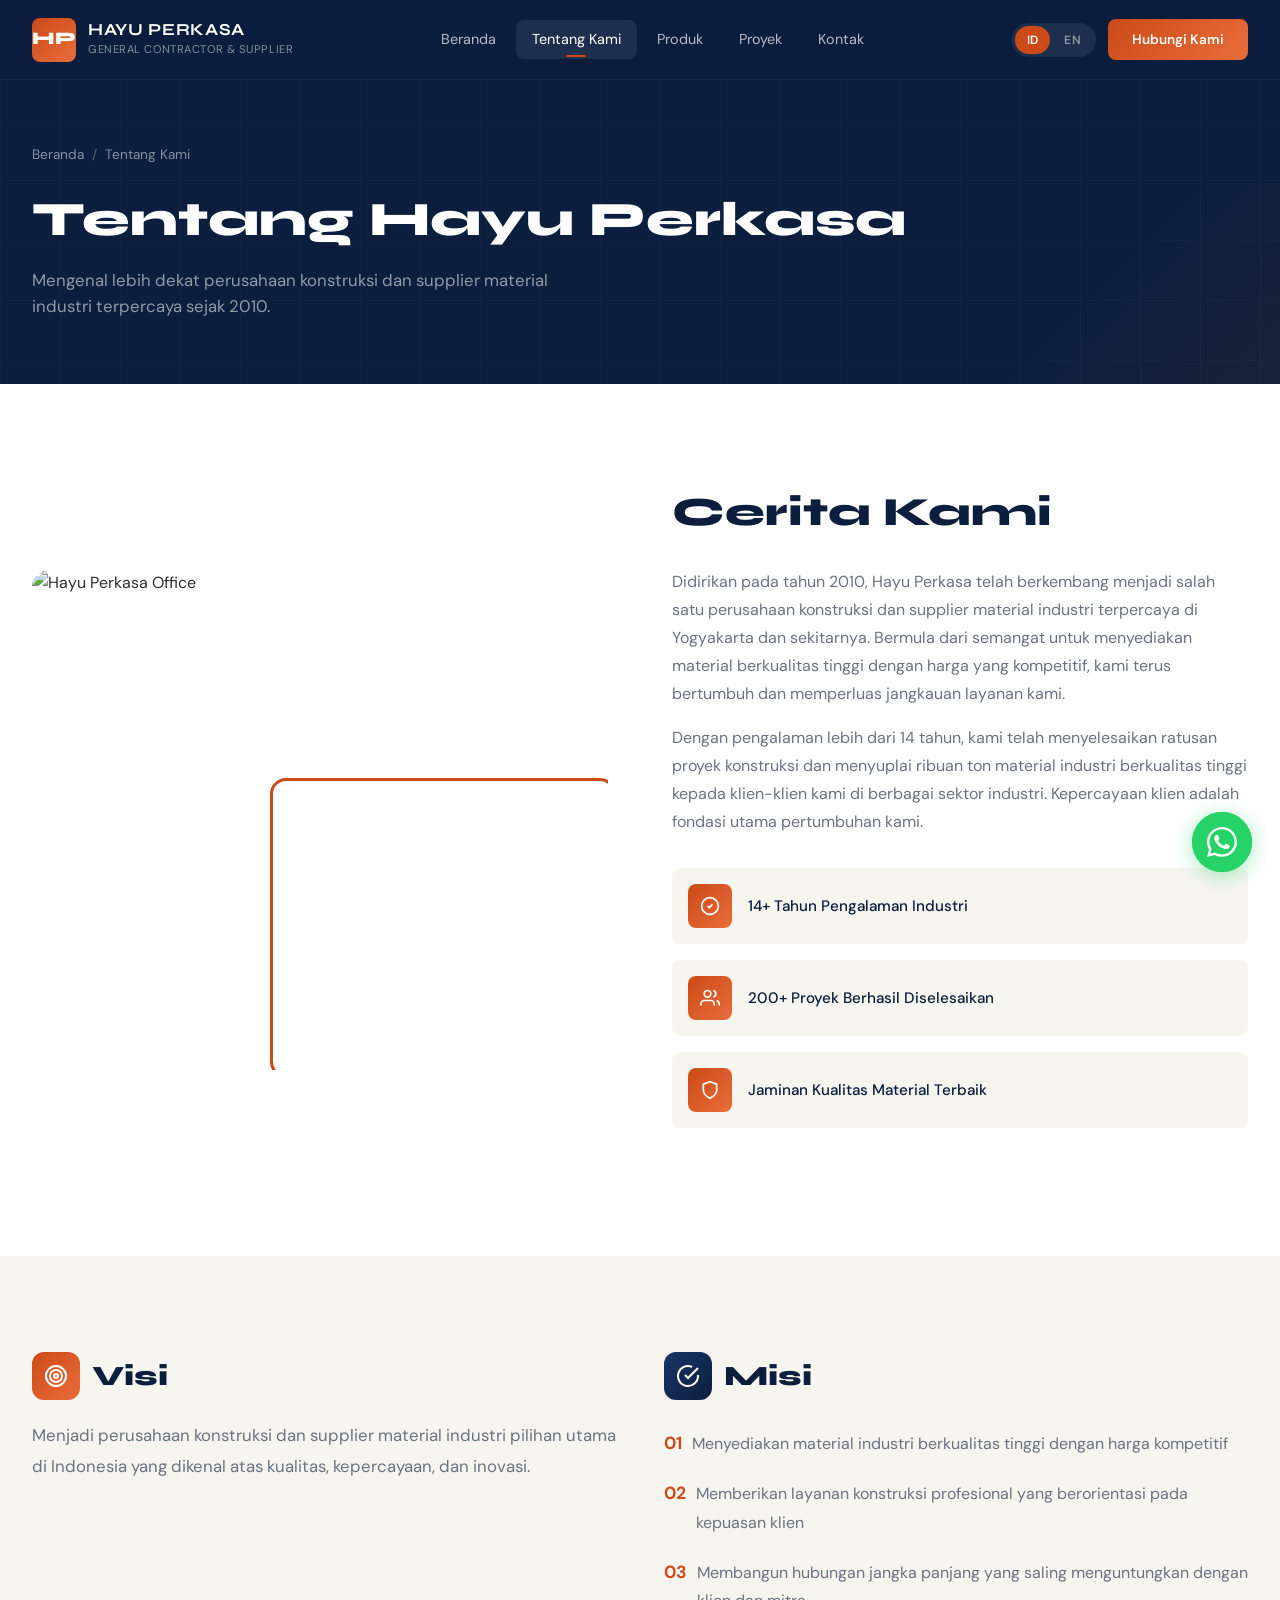
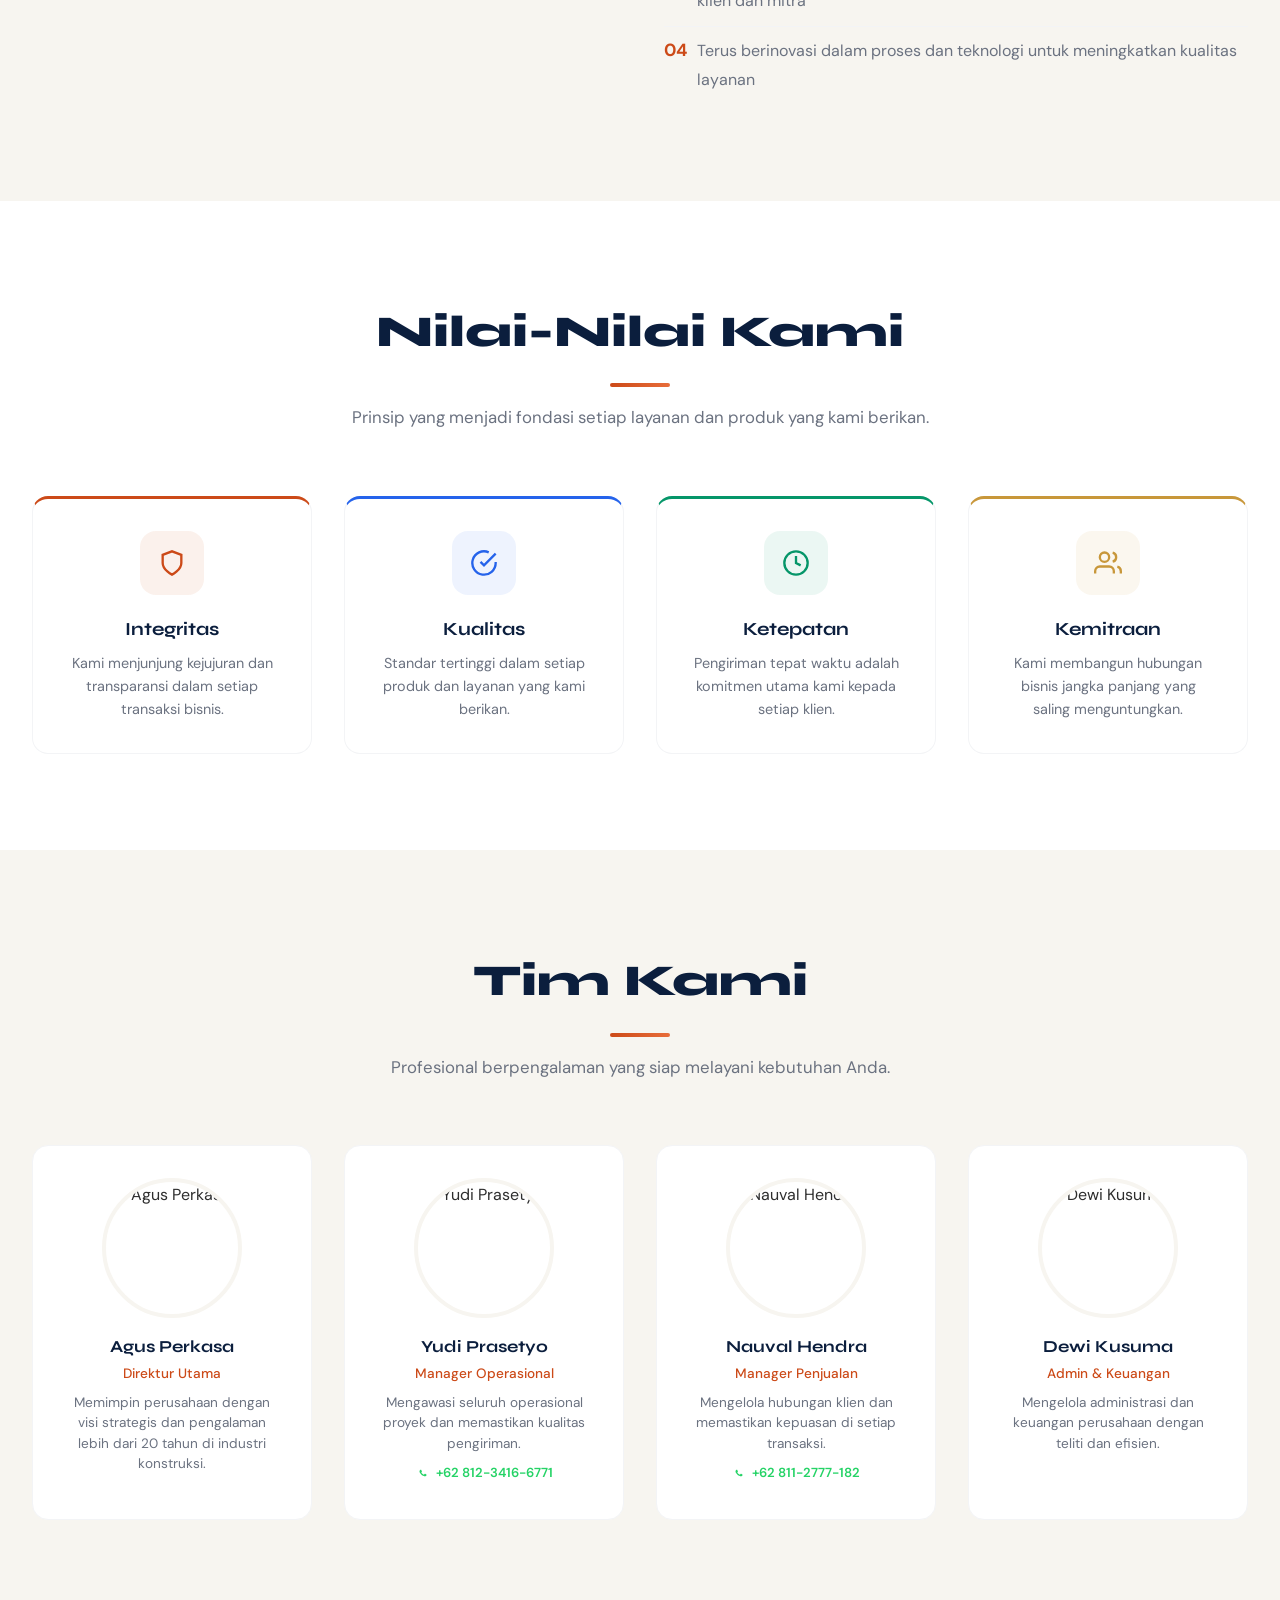
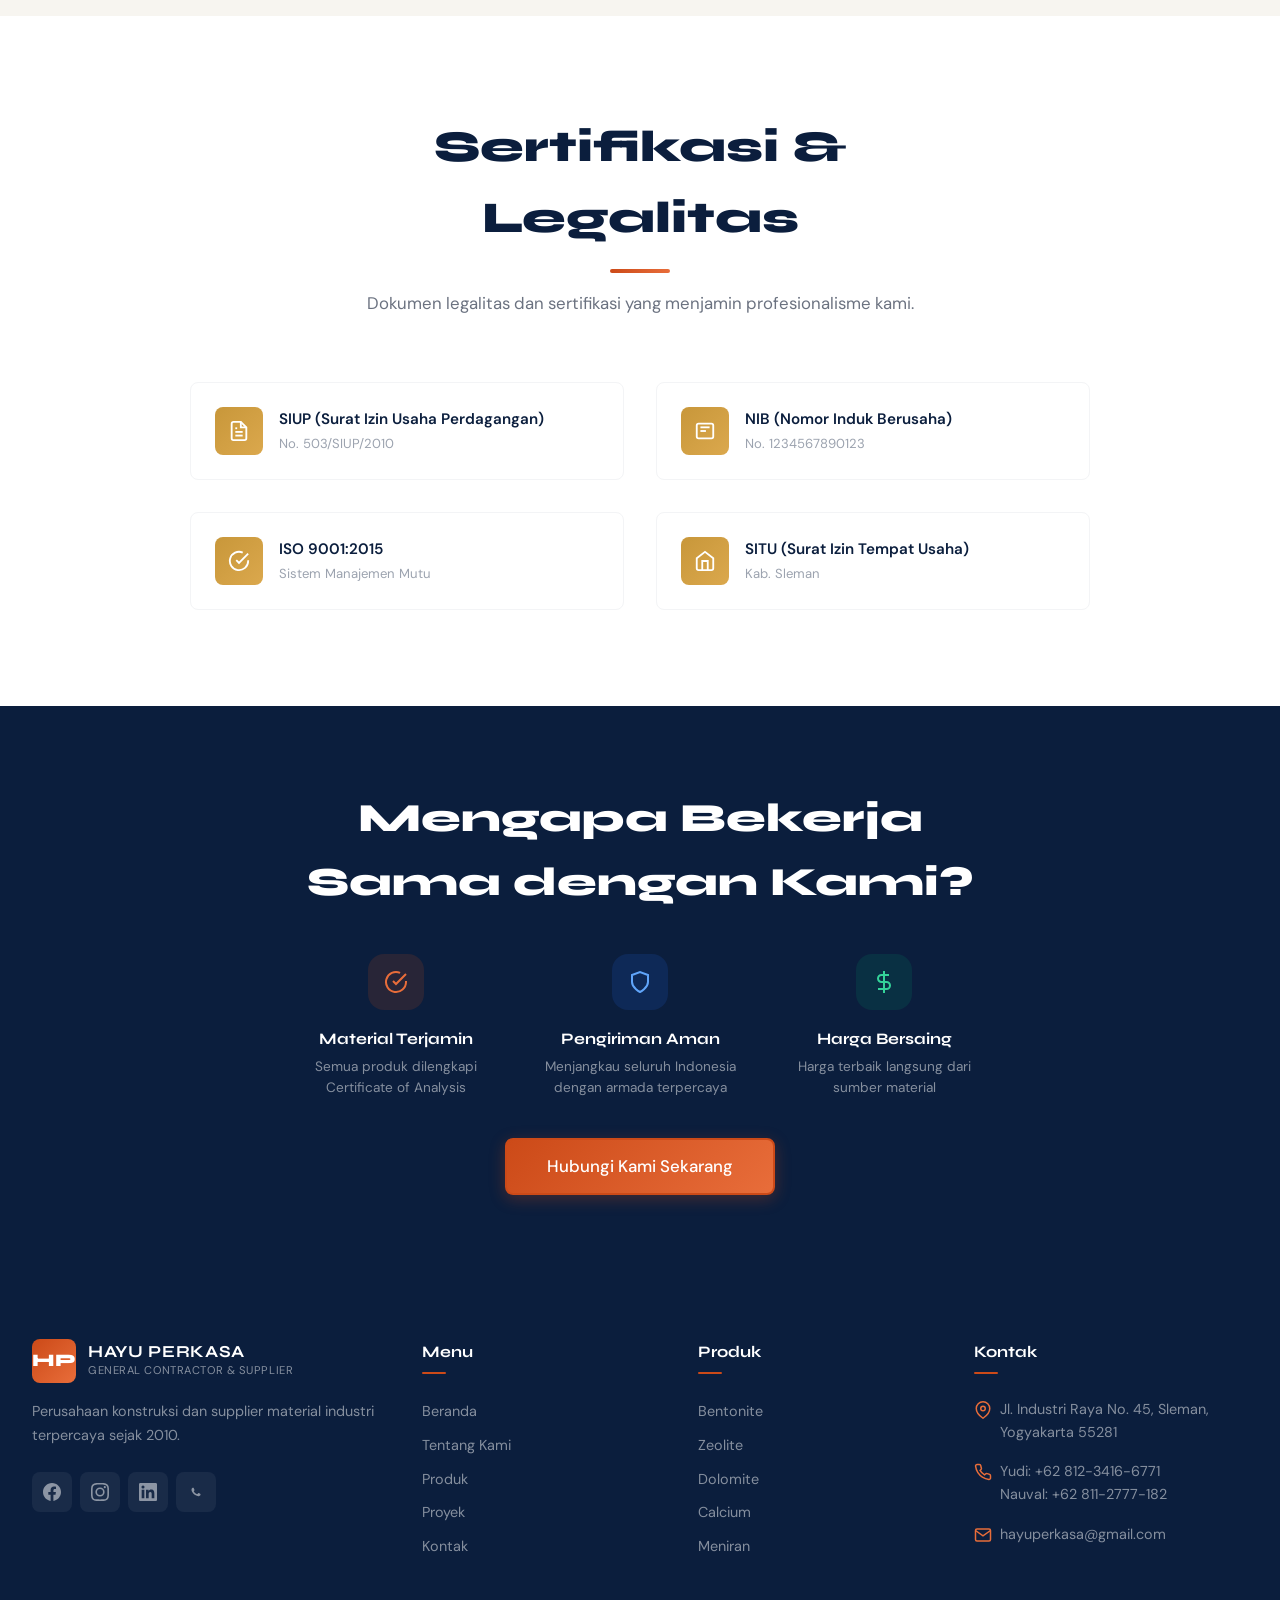
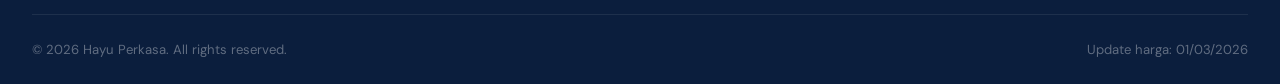
==== about.html @ 9817726b "Initial commit: Hayu Perkasa website — premium company site with 5 pages (index, products, projects," ====
<!DOCTYPE html>
<html lang="id">
<head>
  <meta charset="UTF-8">
  <meta name="viewport" content="width=device-width, initial-scale=1.0">
  <meta name="description" content="Tentang Hayu Perkasa — General Contractor & Supplier terpercaya sejak 2010 di Yogyakarta.">
  <title>Tentang Kami — Hayu Perkasa</title>
  <link rel="preconnect" href="https://fonts.googleapis.com">
  <link rel="preconnect" href="https://fonts.gstatic.com" crossorigin>
  <link href="https://fonts.googleapis.com/css2?family=DM+Sans:wght@300;400;500;600;700&family=Syne:wght@700;800&display=swap" rel="stylesheet">
  <link rel="stylesheet" href="css/style.css">
</head>
<body>
  <!-- ===== NAVBAR ===== -->
  <nav class="navbar">
    <div class="container">
      <a href="index.html" class="navbar-brand">
        <div class="navbar-logo">HP</div>
        <div class="navbar-brand-text">
          <span class="navbar-brand-name">HAYU PERKASA</span>
          <span class="navbar-brand-tagline">General Contractor & Supplier</span>
        </div>
      </a>
      <div class="navbar-nav">
        <a href="index.html">Beranda</a>
        <a href="about.html" class="active">Tentang Kami</a>
        <a href="products.html">Produk</a>
        <a href="projects.html">Proyek</a>
        <a href="contact.html">Kontak</a>
      </div>
      <div class="navbar-actions">
        <div class="lang-toggle">
          <button data-lang="id" class="active">ID</button>
          <button data-lang="en">EN</button>
        </div>
        <a href="contact.html" class="btn-cta-nav">Hubungi Kami</a>
      </div>
      <button class="hamburger" aria-label="Toggle menu"><span></span><span></span><span></span></button>
    </div>
  </nav>
  <div class="mobile-nav">
    <a href="index.html">Beranda</a>
    <a href="about.html" class="active">Tentang Kami</a>
    <a href="products.html">Produk</a>
    <a href="projects.html">Proyek</a>
    <a href="contact.html">Kontak</a>
    <div class="mobile-nav-actions">
      <div class="lang-toggle"><button data-lang="id" class="active">ID</button><button data-lang="en">EN</button></div>
      <a href="contact.html" class="btn btn-primary btn-sm">Hubungi Kami</a>
    </div>
  </div>

  <!-- ===== PAGE HEADER ===== -->
  <section class="page-hero">
    <div class="container">
      <div class="breadcrumb">
        <a href="index.html">Beranda</a>
        <span class="separator">/</span>
        <span>Tentang Kami</span>
      </div>
      <h1 class="reveal">Tentang Hayu Perkasa</h1>
      <p class="page-subtitle reveal">Mengenal lebih dekat perusahaan konstruksi dan supplier material industri terpercaya sejak 2010.</p>
    </div>
  </section>

  <!-- ===== COMPANY STORY ===== -->
  <section class="section-padding">
    <div class="container">
      <div class="about-grid">
        <div class="about-image-wrapper reveal-left">
          <img src="https://picsum.photos/600/500?random=80" alt="Hayu Perkasa Office" loading="lazy">
        </div>
        <div class="about-content reveal-right">
          <h2>Cerita Kami</h2>
          <p>Didirikan pada tahun 2010, Hayu Perkasa telah berkembang menjadi salah satu perusahaan konstruksi dan supplier material industri terpercaya di Yogyakarta dan sekitarnya. Bermula dari semangat untuk menyediakan material berkualitas tinggi dengan harga yang kompetitif, kami terus bertumbuh dan memperluas jangkauan layanan kami.</p>
          <p>Dengan pengalaman lebih dari 14 tahun, kami telah menyelesaikan ratusan proyek konstruksi dan menyuplai ribuan ton material industri berkualitas tinggi kepada klien-klien kami di berbagai sektor industri. Kepercayaan klien adalah fondasi utama pertumbuhan kami.</p>
          <div class="usp-list">
            <div class="usp-item">
              <div class="usp-icon">
                <svg width="20" height="20" fill="none" stroke="currentColor" stroke-width="2" viewBox="0 0 24 24"><path d="M9 12l2 2 4-4"/><circle cx="12" cy="12" r="10"/></svg>
              </div>
              <span class="usp-text">14+ Tahun Pengalaman Industri</span>
            </div>
            <div class="usp-item">
              <div class="usp-icon">
                <svg width="20" height="20" fill="none" stroke="currentColor" stroke-width="2" viewBox="0 0 24 24"><path d="M17 21v-2a4 4 0 0 0-4-4H5a4 4 0 0 0-4 4v2"/><circle cx="9" cy="7" r="4"/><path d="M23 21v-2a4 4 0 0 0-3-3.87"/><path d="M16 3.13a4 4 0 0 1 0 7.75"/></svg>
              </div>
              <span class="usp-text">200+ Proyek Berhasil Diselesaikan</span>
            </div>
            <div class="usp-item">
              <div class="usp-icon">
                <svg width="20" height="20" fill="none" stroke="currentColor" stroke-width="2" viewBox="0 0 24 24"><path d="M12 22s8-4 8-10V5l-8-3-8 3v7c0 6 8 10 8 10z"/></svg>
              </div>
              <span class="usp-text">Jaminan Kualitas Material Terbaik</span>
            </div>
          </div>
        </div>
      </div>
    </div>
  </section>

  <!-- ===== VISION & MISSION ===== -->
  <section class="section-padding" style="background:var(--color-off-white);">
    <div class="container">
      <div class="grid-2" style="gap:48px;">
        <div class="reveal-left">
          <div style="display:flex;align-items:center;gap:12px;margin-bottom:20px;">
            <div style="width:48px;height:48px;background:linear-gradient(135deg,var(--color-accent),var(--color-accent-light));border-radius:12px;display:flex;align-items:center;justify-content:center;">
              <svg width="24" height="24" fill="none" stroke="#fff" stroke-width="2" viewBox="0 0 24 24"><circle cx="12" cy="12" r="10"/><circle cx="12" cy="12" r="6"/><circle cx="12" cy="12" r="2"/></svg>
            </div>
            <h2 style="font-family:var(--font-heading);font-weight:800;font-size:1.75rem;color:var(--color-primary);margin:0;">Visi</h2>
          </div>
          <p style="color:var(--color-text-light);line-height:1.8;font-size:1.05rem;">
            Menjadi perusahaan konstruksi dan supplier material industri pilihan utama di Indonesia yang dikenal atas kualitas, kepercayaan, dan inovasi.
          </p>
        </div>
        <div class="reveal-right">
          <div style="display:flex;align-items:center;gap:12px;margin-bottom:20px;">
            <div style="width:48px;height:48px;background:linear-gradient(135deg,var(--color-secondary),var(--color-primary));border-radius:12px;display:flex;align-items:center;justify-content:center;">
              <svg width="24" height="24" fill="none" stroke="#fff" stroke-width="2" viewBox="0 0 24 24"><path d="M22 11.08V12a10 10 0 1 1-5.93-9.14"/><path d="M22 4 12 14.01l-3-3"/></svg>
            </div>
            <h2 style="font-family:var(--font-heading);font-weight:800;font-size:1.75rem;color:var(--color-primary);margin:0;">Misi</h2>
          </div>
          <ul style="color:var(--color-text-light);line-height:1.8;list-style:none;padding:0;">
            <li style="padding:10px 0;border-bottom:1px solid var(--color-border-light);display:flex;align-items:flex-start;gap:10px;">
              <span style="color:var(--color-accent);font-weight:700;font-size:1.1rem;line-height:1.5;">01</span>
              Menyediakan material industri berkualitas tinggi dengan harga kompetitif
            </li>
            <li style="padding:10px 0;border-bottom:1px solid var(--color-border-light);display:flex;align-items:flex-start;gap:10px;">
              <span style="color:var(--color-accent);font-weight:700;font-size:1.1rem;line-height:1.5;">02</span>
              Memberikan layanan konstruksi profesional yang berorientasi pada kepuasan klien
            </li>
            <li style="padding:10px 0;border-bottom:1px solid var(--color-border-light);display:flex;align-items:flex-start;gap:10px;">
              <span style="color:var(--color-accent);font-weight:700;font-size:1.1rem;line-height:1.5;">03</span>
              Membangun hubungan jangka panjang yang saling menguntungkan dengan klien dan mitra
            </li>
            <li style="padding:10px 0;display:flex;align-items:flex-start;gap:10px;">
              <span style="color:var(--color-accent);font-weight:700;font-size:1.1rem;line-height:1.5;">04</span>
              Terus berinovasi dalam proses dan teknologi untuk meningkatkan kualitas layanan
            </li>
          </ul>
        </div>
      </div>
    </div>
  </section>

  <!-- ===== CORE VALUES ===== -->
  <section class="section-padding">
    <div class="container">
      <div class="section-header reveal">
        <h2>Nilai-Nilai Kami</h2>
        <p>Prinsip yang menjadi fondasi setiap layanan dan produk yang kami berikan.</p>
      </div>
      <div class="grid-4 stagger-children">
        <div class="card" style="padding:32px; text-align:center; border-top:3px solid var(--color-accent);">
          <div style="width:64px;height:64px;background:rgba(204,74,24,0.08);border-radius:16px;display:flex;align-items:center;justify-content:center;margin:0 auto 20px;">
            <svg width="28" height="28" fill="none" stroke="var(--color-accent)" stroke-width="2" viewBox="0 0 24 24"><path d="M12 22s8-4 8-10V5l-8-3-8 3v7c0 6 8 10 8 10z"/></svg>
          </div>
          <h3 style="font-family:var(--font-heading);font-weight:700;font-size:1.15rem;color:var(--color-primary);margin-bottom:8px;">Integritas</h3>
          <p style="color:var(--color-text-light);font-size:0.9rem;line-height:1.6;">Kami menjunjung kejujuran dan transparansi dalam setiap transaksi bisnis.</p>
        </div>
        <div class="card" style="padding:32px; text-align:center; border-top:3px solid var(--color-cat-bentonite);">
          <div style="width:64px;height:64px;background:rgba(37,99,235,0.08);border-radius:16px;display:flex;align-items:center;justify-content:center;margin:0 auto 20px;">
            <svg width="28" height="28" fill="none" stroke="var(--color-cat-bentonite)" stroke-width="2" viewBox="0 0 24 24"><path d="M22 11.08V12a10 10 0 1 1-5.93-9.14"/><path d="M22 4 12 14.01l-3-3"/></svg>
          </div>
          <h3 style="font-family:var(--font-heading);font-weight:700;font-size:1.15rem;color:var(--color-primary);margin-bottom:8px;">Kualitas</h3>
          <p style="color:var(--color-text-light);font-size:0.9rem;line-height:1.6;">Standar tertinggi dalam setiap produk dan layanan yang kami berikan.</p>
        </div>
        <div class="card" style="padding:32px; text-align:center; border-top:3px solid var(--color-cat-zeolite);">
          <div style="width:64px;height:64px;background:rgba(5,150,105,0.08);border-radius:16px;display:flex;align-items:center;justify-content:center;margin:0 auto 20px;">
            <svg width="28" height="28" fill="none" stroke="var(--color-cat-zeolite)" stroke-width="2" viewBox="0 0 24 24"><circle cx="12" cy="12" r="10"/><path d="M12 6v6l4 2"/></svg>
          </div>
          <h3 style="font-family:var(--font-heading);font-weight:700;font-size:1.15rem;color:var(--color-primary);margin-bottom:8px;">Ketepatan</h3>
          <p style="color:var(--color-text-light);font-size:0.9rem;line-height:1.6;">Pengiriman tepat waktu adalah komitmen utama kami kepada setiap klien.</p>
        </div>
        <div class="card" style="padding:32px; text-align:center; border-top:3px solid var(--color-gold);">
          <div style="width:64px;height:64px;background:rgba(200,151,58,0.08);border-radius:16px;display:flex;align-items:center;justify-content:center;margin:0 auto 20px;">
            <svg width="28" height="28" fill="none" stroke="var(--color-gold)" stroke-width="2" viewBox="0 0 24 24"><path d="M17 21v-2a4 4 0 0 0-4-4H5a4 4 0 0 0-4 4v2"/><circle cx="9" cy="7" r="4"/><path d="M23 21v-2a4 4 0 0 0-3-3.87"/><path d="M16 3.13a4 4 0 0 1 0 7.75"/></svg>
          </div>
          <h3 style="font-family:var(--font-heading);font-weight:700;font-size:1.15rem;color:var(--color-primary);margin-bottom:8px;">Kemitraan</h3>
          <p style="color:var(--color-text-light);font-size:0.9rem;line-height:1.6;">Kami membangun hubungan bisnis jangka panjang yang saling menguntungkan.</p>
        </div>
      </div>
    </div>
  </section>

  <!-- ===== TEAM ===== -->
  <section class="section-padding" style="background:var(--color-off-white);">
    <div class="container">
      <div class="section-header reveal">
        <h2>Tim Kami</h2>
        <p>Profesional berpengalaman yang siap melayani kebutuhan Anda.</p>
      </div>
      <div class="grid-4 stagger-children">
        <div class="team-card card">
          <img class="team-photo" src="https://picsum.photos/300/300?random=81" alt="Agus Perkasa" loading="lazy">
          <div class="team-name">Agus Perkasa</div>
          <div class="team-position">Direktur Utama</div>
          <p class="team-bio">Memimpin perusahaan dengan visi strategis dan pengalaman lebih dari 20 tahun di industri konstruksi.</p>
        </div>
        <div class="team-card card">
          <img class="team-photo" src="https://picsum.photos/300/300?random=82" alt="Yudi Prasetyo" loading="lazy">
          <div class="team-name">Yudi Prasetyo</div>
          <div class="team-position">Manager Operasional</div>
          <p class="team-bio">Mengawasi seluruh operasional proyek dan memastikan kualitas pengiriman.</p>
          <a href="https://wa.me/6281234166771" target="_blank" rel="noopener noreferrer" style="display:inline-flex;align-items:center;gap:6px;color:var(--color-wa-green);font-size:0.82rem;font-weight:600;margin-top:8px;">
            <svg width="14" height="14" fill="currentColor" viewBox="0 0 24 24"><path d="M17.472 14.382c-.297-.149-1.758-.867-2.03-.967-.273-.099-.471-.148-.67.15-.197.297-.767.966-.94 1.164-.173.199-.347.223-.644.075-.297-.15-1.255-.463-2.39-1.475-.883-.788-1.48-1.761-1.653-2.059-.173-.297-.018-.458.13-.606.134-.133.298-.347.446-.52.149-.174.198-.298.298-.497.099-.198.05-.371-.025-.52-.075-.149-.669-1.612-.916-2.207-.242-.579-.487-.5-.669-.51-.173-.008-.371-.01-.57-.01-.198 0-.52.074-.792.372-.272.297-1.04 1.016-1.04 2.479 0 1.462 1.065 2.875 1.213 3.074.149.198 2.096 3.2 5.077 4.487.709.306 1.262.489 1.694.625.712.227 1.36.195 1.871.118.571-.085 1.758-.719 2.006-1.413.248-.694.248-1.289.173-1.413-.074-.124-.272-.198-.57-.347z"/></svg>
            +62 812-3416-6771
          </a>
        </div>
        <div class="team-card card">
          <img class="team-photo" src="https://picsum.photos/300/300?random=83" alt="Nauval Hendra" loading="lazy">
          <div class="team-name">Nauval Hendra</div>
          <div class="team-position">Manager Penjualan</div>
          <p class="team-bio">Mengelola hubungan klien dan memastikan kepuasan di setiap transaksi.</p>
          <a href="https://wa.me/628112777182" target="_blank" rel="noopener noreferrer" style="display:inline-flex;align-items:center;gap:6px;color:var(--color-wa-green);font-size:0.82rem;font-weight:600;margin-top:8px;">
            <svg width="14" height="14" fill="currentColor" viewBox="0 0 24 24"><path d="M17.472 14.382c-.297-.149-1.758-.867-2.03-.967-.273-.099-.471-.148-.67.15-.197.297-.767.966-.94 1.164-.173.199-.347.223-.644.075-.297-.15-1.255-.463-2.39-1.475-.883-.788-1.48-1.761-1.653-2.059-.173-.297-.018-.458.13-.606.134-.133.298-.347.446-.52.149-.174.198-.298.298-.497.099-.198.05-.371-.025-.52-.075-.149-.669-1.612-.916-2.207-.242-.579-.487-.5-.669-.51-.173-.008-.371-.01-.57-.01-.198 0-.52.074-.792.372-.272.297-1.04 1.016-1.04 2.479 0 1.462 1.065 2.875 1.213 3.074.149.198 2.096 3.2 5.077 4.487.709.306 1.262.489 1.694.625.712.227 1.36.195 1.871.118.571-.085 1.758-.719 2.006-1.413.248-.694.248-1.289.173-1.413-.074-.124-.272-.198-.57-.347z"/></svg>
            +62 811-2777-182
          </a>
        </div>
        <div class="team-card card">
          <img class="team-photo" src="https://picsum.photos/300/300?random=84" alt="Dewi Kusuma" loading="lazy">
          <div class="team-name">Dewi Kusuma</div>
          <div class="team-position">Admin & Keuangan</div>
          <p class="team-bio">Mengelola administrasi dan keuangan perusahaan dengan teliti dan efisien.</p>
        </div>
      </div>
    </div>
  </section>

  <!-- ===== CERTIFICATIONS ===== -->
  <section class="section-padding">
    <div class="container">
      <div class="section-header reveal">
        <h2>Sertifikasi & Legalitas</h2>
        <p>Dokumen legalitas dan sertifikasi yang menjamin profesionalisme kami.</p>
      </div>
      <div class="grid-2 stagger-children" style="max-width:900px;margin:0 auto;">
        <div class="cert-card">
          <div class="cert-icon">
            <svg width="22" height="22" fill="none" stroke="currentColor" stroke-width="2" viewBox="0 0 24 24"><path d="M14 2H6a2 2 0 0 0-2 2v16a2 2 0 0 0 2 2h12a2 2 0 0 0 2-2V8z"/><path d="M14 2v6h6"/><path d="M16 13H8"/><path d="M16 17H8"/><path d="M10 9H8"/></svg>
          </div>
          <div>
            <div class="cert-name">SIUP (Surat Izin Usaha Perdagangan)</div>
            <div class="cert-number">No. 503/SIUP/2010</div>
          </div>
        </div>
        <div class="cert-card">
          <div class="cert-icon">
            <svg width="22" height="22" fill="none" stroke="currentColor" stroke-width="2" viewBox="0 0 24 24"><rect x="3" y="4" width="18" height="16" rx="2"/><path d="M7 8h10"/><path d="M7 12h6"/></svg>
          </div>
          <div>
            <div class="cert-name">NIB (Nomor Induk Berusaha)</div>
            <div class="cert-number">No. 1234567890123</div>
          </div>
        </div>
        <div class="cert-card">
          <div class="cert-icon">
            <svg width="22" height="22" fill="none" stroke="currentColor" stroke-width="2" viewBox="0 0 24 24"><path d="M22 11.08V12a10 10 0 1 1-5.93-9.14"/><path d="M22 4 12 14.01l-3-3"/></svg>
          </div>
          <div>
            <div class="cert-name">ISO 9001:2015</div>
            <div class="cert-number">Sistem Manajemen Mutu</div>
          </div>
        </div>
        <div class="cert-card">
          <div class="cert-icon">
            <svg width="22" height="22" fill="none" stroke="currentColor" stroke-width="2" viewBox="0 0 24 24"><path d="M3 9l9-7 9 7v11a2 2 0 0 1-2 2H5a2 2 0 0 1-2-2z"/><path d="M9 22V12h6v10"/></svg>
          </div>
          <div>
            <div class="cert-name">SITU (Surat Izin Tempat Usaha)</div>
            <div class="cert-number">Kab. Sleman</div>
          </div>
        </div>
      </div>
    </div>
  </section>

  <!-- ===== WHY US CTA ===== -->
  <section style="background:var(--color-primary);padding:80px 0;">
    <div class="container">
      <div style="text-align:center;max-width:700px;margin:0 auto;">
        <h2 class="reveal" style="font-family:var(--font-heading);font-weight:800;font-size:clamp(2rem,4vw,2.5rem);color:var(--color-white);margin-bottom:40px;">Mengapa Bekerja Sama dengan Kami?</h2>
        <div class="grid-3 stagger-children" style="gap:32px;margin-bottom:40px;">
          <div style="text-align:center;">
            <div style="width:56px;height:56px;background:rgba(204,74,24,0.15);border-radius:16px;display:flex;align-items:center;justify-content:center;margin:0 auto 16px;">
              <svg width="24" height="24" fill="none" stroke="var(--color-accent-light)" stroke-width="2" viewBox="0 0 24 24"><path d="M22 11.08V12a10 10 0 1 1-5.93-9.14"/><path d="M22 4 12 14.01l-3-3"/></svg>
            </div>
            <h4 style="font-family:var(--font-heading);font-weight:700;color:var(--color-white);font-size:1rem;margin-bottom:6px;">Material Terjamin</h4>
            <p style="color:rgba(255,255,255,0.5);font-size:0.85rem;line-height:1.5;">Semua produk dilengkapi Certificate of Analysis</p>
          </div>
          <div style="text-align:center;">
            <div style="width:56px;height:56px;background:rgba(37,99,235,0.15);border-radius:16px;display:flex;align-items:center;justify-content:center;margin:0 auto 16px;">
              <svg width="24" height="24" fill="none" stroke="#60A5FA" stroke-width="2" viewBox="0 0 24 24"><path d="M12 22s8-4 8-10V5l-8-3-8 3v7c0 6 8 10 8 10z"/></svg>
            </div>
            <h4 style="font-family:var(--font-heading);font-weight:700;color:var(--color-white);font-size:1rem;margin-bottom:6px;">Pengiriman Aman</h4>
            <p style="color:rgba(255,255,255,0.5);font-size:0.85rem;line-height:1.5;">Menjangkau seluruh Indonesia dengan armada terpercaya</p>
          </div>
          <div style="text-align:center;">
            <div style="width:56px;height:56px;background:rgba(5,150,105,0.15);border-radius:16px;display:flex;align-items:center;justify-content:center;margin:0 auto 16px;">
              <svg width="24" height="24" fill="none" stroke="#34D399" stroke-width="2" viewBox="0 0 24 24"><path d="M12 1v22M17 5H9.5a3.5 3.5 0 0 0 0 7h5a3.5 3.5 0 0 1 0 7H6"/></svg>
            </div>
            <h4 style="font-family:var(--font-heading);font-weight:700;color:var(--color-white);font-size:1rem;margin-bottom:6px;">Harga Bersaing</h4>
            <p style="color:rgba(255,255,255,0.5);font-size:0.85rem;line-height:1.5;">Harga terbaik langsung dari sumber material</p>
          </div>
        </div>
        <a href="contact.html" class="btn btn-primary btn-lg reveal">Hubungi Kami Sekarang</a>
      </div>
    </div>
  </section>

  <!-- ===== FOOTER ===== -->
  <footer class="footer">
    <div class="container">
      <div class="footer-grid">
        <div class="footer-col">
          <a href="index.html" class="navbar-brand" style="margin-bottom:8px;">
            <div class="navbar-logo">HP</div>
            <div class="navbar-brand-text">
              <span class="navbar-brand-name">HAYU PERKASA</span>
              <span class="navbar-brand-tagline">General Contractor & Supplier</span>
            </div>
          </a>
          <p class="footer-brand-desc">Perusahaan konstruksi dan supplier material industri terpercaya sejak 2010.</p>
          <div class="footer-social">
            <a href="#" aria-label="Facebook"><svg width="18" height="18" fill="currentColor" viewBox="0 0 24 24"><path d="M24 12.073c0-6.627-5.373-12-12-12s-12 5.373-12 12c0 5.99 4.388 10.954 10.125 11.854v-8.385H7.078v-3.47h3.047V9.43c0-3.007 1.792-4.669 4.533-4.669 1.312 0 2.686.235 2.686.235v2.953H15.83c-1.491 0-1.956.925-1.956 1.874v2.25h3.328l-.532 3.47h-2.796v8.385C19.612 23.027 24 18.062 24 12.073z"/></svg></a>
            <a href="#" aria-label="Instagram"><svg width="18" height="18" fill="currentColor" viewBox="0 0 24 24"><path d="M12 2.163c3.204 0 3.584.012 4.85.07 3.252.148 4.771 1.691 4.919 4.919.058 1.265.069 1.645.069 4.849 0 3.205-.012 3.584-.069 4.849-.149 3.225-1.664 4.771-4.919 4.919-1.266.058-1.644.07-4.85.07-3.204 0-3.584-.012-4.849-.07-3.26-.149-4.771-1.699-4.919-4.92-.058-1.265-.07-1.644-.07-4.849 0-3.204.013-3.583.07-4.849.149-3.227 1.664-4.771 4.919-4.919 1.266-.057 1.645-.069 4.849-.069zM12 0C8.741 0 8.333.014 7.053.072 2.695.272.273 2.69.073 7.052.014 8.333 0 8.741 0 12c0 3.259.014 3.668.072 4.948.2 4.358 2.618 6.78 6.98 6.98C8.333 23.986 8.741 24 12 24c3.259 0 3.668-.014 4.948-.072 4.354-.2 6.782-2.618 6.979-6.98.059-1.28.073-1.689.073-4.948 0-3.259-.014-3.667-.072-4.947-.196-4.354-2.617-6.78-6.979-6.98C15.668.014 15.259 0 12 0zm0 5.838a6.162 6.162 0 100 12.324 6.162 6.162 0 000-12.324zM12 16a4 4 0 110-8 4 4 0 010 8zm6.406-11.845a1.44 1.44 0 100 2.881 1.44 1.44 0 000-2.881z"/></svg></a>
            <a href="#" aria-label="LinkedIn"><svg width="18" height="18" fill="currentColor" viewBox="0 0 24 24"><path d="M20.447 20.452h-3.554v-5.569c0-1.328-.027-3.037-1.852-3.037-1.853 0-2.136 1.445-2.136 2.939v5.667H9.351V9h3.414v1.561h.046c.477-.9 1.637-1.85 3.37-1.85 3.601 0 4.267 2.37 4.267 5.455v6.286zM5.337 7.433a2.062 2.062 0 01-2.063-2.065 2.064 2.064 0 112.063 2.065zm1.782 13.019H3.555V9h3.564v11.452zM22.225 0H1.771C.792 0 0 .774 0 1.729v20.542C0 23.227.792 24 1.771 24h20.451C23.2 24 24 23.227 24 22.271V1.729C24 .774 23.2 0 22.222 0h.003z"/></svg></a>
            <a href="https://wa.me/6281234166771" target="_blank" rel="noopener noreferrer" aria-label="WhatsApp"><svg width="18" height="18" fill="currentColor" viewBox="0 0 24 24"><path d="M17.472 14.382c-.297-.149-1.758-.867-2.03-.967-.273-.099-.471-.148-.67.15-.197.297-.767.966-.94 1.164-.173.199-.347.223-.644.075-.297-.15-1.255-.463-2.39-1.475-.883-.788-1.48-1.761-1.653-2.059-.173-.297-.018-.458.13-.606.134-.133.298-.347.446-.52.149-.174.198-.298.298-.497.099-.198.05-.371-.025-.52-.075-.149-.669-1.612-.916-2.207-.242-.579-.487-.5-.669-.51-.173-.008-.371-.01-.57-.01-.198 0-.52.074-.792.372-.272.297-1.04 1.016-1.04 2.479 0 1.462 1.065 2.875 1.213 3.074.149.198 2.096 3.2 5.077 4.487.709.306 1.262.489 1.694.625.712.227 1.36.195 1.871.118.571-.085 1.758-.719 2.006-1.413.248-.694.248-1.289.173-1.413-.074-.124-.272-.198-.57-.347z"/></svg></a>
          </div>
        </div>
        <div class="footer-col">
          <h4>Menu</h4>
          <ul class="footer-links">
            <li><a href="index.html">Beranda</a></li>
            <li><a href="about.html">Tentang Kami</a></li>
            <li><a href="products.html">Produk</a></li>
            <li><a href="projects.html">Proyek</a></li>
            <li><a href="contact.html">Kontak</a></li>
          </ul>
        </div>
        <div class="footer-col">
          <h4>Produk</h4>
          <ul class="footer-links">
            <li><a href="products.html">Bentonite</a></li>
            <li><a href="products.html">Zeolite</a></li>
            <li><a href="products.html">Dolomite</a></li>
            <li><a href="products.html">Calcium</a></li>
            <li><a href="products.html">Meniran</a></li>
          </ul>
        </div>
        <div class="footer-col">
          <h4>Kontak</h4>
          <div class="footer-contact-item">
            <svg fill="none" stroke="currentColor" stroke-width="2" viewBox="0 0 24 24"><path d="M21 10c0 7-9 13-9 13s-9-6-9-13a9 9 0 0 1 18 0z"/><circle cx="12" cy="10" r="3"/></svg>
            <span>Jl. Industri Raya No. 45, Sleman, Yogyakarta 55281</span>
          </div>
          <div class="footer-contact-item">
            <svg fill="none" stroke="currentColor" stroke-width="2" viewBox="0 0 24 24"><path d="M22 16.92v3a2 2 0 0 1-2.18 2 19.79 19.79 0 0 1-8.63-3.07 19.5 19.5 0 0 1-6-6 19.79 19.79 0 0 1-3.07-8.67A2 2 0 0 1 4.11 2h3a2 2 0 0 1 2 1.72c.127.96.361 1.903.7 2.81a2 2 0 0 1-.45 2.11L8.09 9.91a16 16 0 0 0 6 6l1.27-1.27a2 2 0 0 1 2.11-.45c.907.339 1.85.573 2.81.7A2 2 0 0 1 22 16.92z"/></svg>
            <span>Yudi: +62 812-3416-6771<br>Nauval: +62 811-2777-182</span>
          </div>
          <div class="footer-contact-item">
            <svg fill="none" stroke="currentColor" stroke-width="2" viewBox="0 0 24 24"><path d="M4 4h16c1.1 0 2 .9 2 2v12c0 1.1-.9 2-2 2H4c-1.1 0-2-.9-2-2V6c0-1.1.9-2 2-2z"/><path d="M22 6l-10 7L2 6"/></svg>
            <span>hayuperkasa@gmail.com</span>
          </div>
        </div>
      </div>
      <div class="footer-bottom">
        <span>&copy; 2026 Hayu Perkasa. All rights reserved.</span>
        <span>Update harga: 01/03/2026</span>
      </div>
    </div>
  </footer>

  <script src="js/components.js"></script>
</body>
</html>
---- css/style.css ----
/* ============================================
   HAYU PERKASA — Premium Design System
   General Contractor & Supplier
   ============================================ */

/* ---------- CSS Custom Properties ---------- */
:root {
  /* Colors */
  --color-primary: #0B1E3D;
  --color-secondary: #1A3666;
  --color-accent: #CC4A18;
  --color-accent-light: #E86D3A;
  --color-accent-hover: #A83B12;
  --color-gold: #C8973A;
  --color-off-white: #F7F5F0;
  --color-white: #FFFFFF;
  --color-dark: #0A0A0A;
  --color-text: #2D2D2D;
  --color-text-light: #6B7280;
  --color-text-muted: #9CA3AF;
  --color-border: #E5E7EB;
  --color-border-light: #F3F4F6;
  --color-success: #10B981;
  --color-wa-green: #25D366;

  /* Category Colors */
  --color-cat-bentonite: #2563EB;
  --color-cat-zeolite: #059669;
  --color-cat-dolomite: #D97706;
  --color-cat-calcium: #7C3AED;
  --color-cat-meniran: #0D9488;

  /* Fonts */
  --font-heading: 'Syne', sans-serif;
  --font-body: 'DM Sans', sans-serif;

  /* Spacing */
  --space-xs: 4px;
  --space-sm: 8px;
  --space-md: 16px;
  --space-lg: 24px;
  --space-xl: 32px;
  --space-2xl: 48px;
  --space-3xl: 64px;
  --space-4xl: 96px;

  /* Radius */
  --radius-sm: 4px;
  --radius-md: 8px;
  --radius-lg: 16px;
  --radius-xl: 24px;
  --radius-full: 9999px;

  /* Shadows */
  --shadow-sm: 0 1px 3px rgba(0,0,0,0.08);
  --shadow-md: 0 4px 16px rgba(0,0,0,0.1);
  --shadow-lg: 0 8px 32px rgba(0,0,0,0.12);
  --shadow-xl: 0 16px 48px rgba(0,0,0,0.16);
  --shadow-card: 0 2px 12px rgba(11,30,61,0.06);
  --shadow-card-hover: 0 12px 36px rgba(11,30,61,0.12);
  --shadow-navbar: 0 2px 20px rgba(0,0,0,0.08);

  /* Transitions */
  --transition: all 0.3s cubic-bezier(0.4, 0, 0.2, 1);
  --transition-fast: all 0.15s cubic-bezier(0.4, 0, 0.2, 1);
  --transition-slow: all 0.5s cubic-bezier(0.4, 0, 0.2, 1);

  /* Layout */
  --container-max: 1280px;
  --container-narrow: 860px;
  --navbar-height: 80px;
  --navbar-height-scrolled: 64px;
}

/* ---------- Reset & Base ---------- */
*, *::before, *::after {
  margin: 0;
  padding: 0;
  box-sizing: border-box;
}

html {
  scroll-behavior: smooth;
  -webkit-font-smoothing: antialiased;
  -moz-osx-font-smoothing: grayscale;
}

body {
  font-family: var(--font-body);
  font-weight: 400;
  font-size: 16px;
  line-height: 1.6;
  color: var(--color-text);
  background-color: var(--color-white);
  overflow-x: hidden;
}

img {
  max-width: 100%;
  height: auto;
  display: block;
}

a {
  text-decoration: none;
  color: inherit;
  transition: var(--transition);
}

ul, ol {
  list-style: none;
}

button {
  border: none;
  cursor: pointer;
  font-family: var(--font-body);
  transition: var(--transition);
}

input, textarea, select {
  font-family: var(--font-body);
  font-size: 15px;
  border: 1.5px solid var(--color-border);
  border-radius: var(--radius-md);
  padding: 12px 16px;
  outline: none;
  transition: var(--transition);
  width: 100%;
  background: var(--color-white);
}

input:focus, textarea:focus, select:focus {
  border-color: var(--color-accent);
  box-shadow: 0 0 0 3px rgba(204, 74, 24, 0.1);
}

textarea {
  resize: vertical;
  min-height: 100px;
}

::selection {
  background: var(--color-accent);
  color: var(--color-white);
}

/* ---------- Typography ---------- */
.heading-xl {
  font-family: var(--font-heading);
  font-weight: 800;
  font-size: clamp(2.5rem, 5vw, 4rem);
  line-height: 1.1;
  letter-spacing: -0.02em;
}

.heading-lg {
  font-family: var(--font-heading);
  font-weight: 700;
  font-size: clamp(2rem, 4vw, 3rem);
  line-height: 1.15;
  letter-spacing: -0.015em;
}

.heading-md {
  font-family: var(--font-heading);
  font-weight: 700;
  font-size: clamp(1.5rem, 3vw, 2rem);
  line-height: 1.2;
}

.heading-sm {
  font-family: var(--font-heading);
  font-weight: 700;
  font-size: clamp(1.125rem, 2vw, 1.375rem);
  line-height: 1.3;
}

.body-lg {
  font-size: 1.125rem;
  line-height: 1.7;
}

.body-md {
  font-size: 1rem;
  line-height: 1.6;
}

.body-sm {
  font-size: 0.875rem;
  line-height: 1.5;
}

.caption {
  font-size: 0.75rem;
  line-height: 1.4;
  letter-spacing: 0.02em;
}

/* ---------- Layout Utilities ---------- */
.container {
  max-width: var(--container-max);
  margin: 0 auto;
  padding: 0 32px;
}

.container-narrow {
  max-width: var(--container-narrow);
  margin: 0 auto;
  padding: 0 32px;
}

.grid-2 {
  display: grid;
  grid-template-columns: repeat(2, 1fr);
  gap: var(--space-xl);
}

.grid-3 {
  display: grid;
  grid-template-columns: repeat(3, 1fr);
  gap: var(--space-xl);
}

.grid-4 {
  display: grid;
  grid-template-columns: repeat(4, 1fr);
  gap: var(--space-xl);
}

.flex-center {
  display: flex;
  align-items: center;
  justify-content: center;
}

.flex-between {
  display: flex;
  align-items: center;
  justify-content: space-between;
}

.flex-start {
  display: flex;
  align-items: flex-start;
}

.section-padding {
  padding: var(--space-4xl) 0;
}

.section-padding-sm {
  padding: var(--space-3xl) 0;
}

/* ---------- Section Header ---------- */
.section-header {
  text-align: center;
  margin-bottom: var(--space-3xl);
  max-width: 640px;
  margin-left: auto;
  margin-right: auto;
}

.section-header h2 {
  font-family: var(--font-heading);
  font-weight: 800;
  font-size: clamp(2rem, 4vw, 2.75rem);
  color: var(--color-primary);
  margin-bottom: var(--space-md);
  position: relative;
}

.section-header h2::after {
  content: '';
  display: block;
  width: 60px;
  height: 4px;
  background: linear-gradient(90deg, var(--color-accent), var(--color-accent-light));
  border-radius: 2px;
  margin: var(--space-md) auto 0;
}

.section-header p {
  color: var(--color-text-light);
  font-size: 1.05rem;
  line-height: 1.7;
}

/* ---------- Buttons ---------- */
.btn {
  display: inline-flex;
  align-items: center;
  justify-content: center;
  gap: var(--space-sm);
  padding: 14px 32px;
  font-family: var(--font-body);
  font-weight: 500;
  font-size: 0.95rem;
  border-radius: var(--radius-md);
  transition: var(--transition);
  cursor: pointer;
  border: 2px solid transparent;
  line-height: 1;
  white-space: nowrap;
}

.btn-primary {
  background: linear-gradient(135deg, var(--color-accent), var(--color-accent-light));
  color: var(--color-white);
  border-color: var(--color-accent);
  box-shadow: 0 4px 16px rgba(204, 74, 24, 0.3);
}

.btn-primary:hover {
  background: linear-gradient(135deg, var(--color-accent-hover), var(--color-accent));
  transform: translateY(-2px);
  box-shadow: 0 8px 24px rgba(204, 74, 24, 0.4);
}

.btn-secondary {
  background: transparent;
  color: var(--color-white);
  border: 2px solid rgba(255,255,255,0.4);
}

.btn-secondary:hover {
  background: var(--color-white);
  color: var(--color-primary);
  border-color: var(--color-white);
}

.btn-outline-dark {
  background: transparent;
  color: var(--color-primary);
  border: 2px solid var(--color-primary);
}

.btn-outline-dark:hover {
  background: var(--color-primary);
  color: var(--color-white);
}

.btn-white {
  background: var(--color-white);
  color: var(--color-primary);
  font-weight: 600;
  border-color: var(--color-white);
  box-shadow: 0 4px 16px rgba(0,0,0,0.15);
}

.btn-white:hover {
  transform: translateY(-2px);
  box-shadow: 0 8px 24px rgba(0,0,0,0.25);
}

.btn-sm {
  padding: 10px 20px;
  font-size: 0.85rem;
}

.btn-lg {
  padding: 18px 40px;
  font-size: 1.05rem;
}

/* ---------- Badges ---------- */
.badge {
  display: inline-flex;
  align-items: center;
  padding: 5px 14px;
  border-radius: var(--radius-full);
  font-size: 0.75rem;
  font-weight: 600;
  letter-spacing: 0.02em;
  text-transform: uppercase;
}

.badge-bentonite {
  background: rgba(37, 99, 235, 0.1);
  color: var(--color-cat-bentonite);
}

.badge-zeolite {
  background: rgba(5, 150, 105, 0.1);
  color: var(--color-cat-zeolite);
}

.badge-dolomite {
  background: rgba(217, 119, 6, 0.1);
  color: var(--color-cat-dolomite);
}

.badge-calcium {
  background: rgba(124, 58, 237, 0.1);
  color: var(--color-cat-calcium);
}

.badge-meniran {
  background: rgba(13, 148, 136, 0.1);
  color: var(--color-cat-meniran);
}

.badge-konstruksi {
  background: rgba(204, 74, 24, 0.1);
  color: var(--color-accent);
}

.badge-supply {
  background: rgba(37, 99, 235, 0.1);
  color: var(--color-cat-bentonite);
}

/* ---------- Cards ---------- */
.card {
  background: var(--color-white);
  border: 1px solid var(--color-border-light);
  border-radius: var(--radius-lg);
  overflow: hidden;
  transition: var(--transition);
}

.card:hover {
  transform: translateY(-6px);
  box-shadow: var(--shadow-card-hover);
  border-color: transparent;
}

.card-dark {
  background: var(--color-secondary);
  border: 1px solid rgba(255,255,255,0.08);
  border-radius: var(--radius-lg);
  color: var(--color-white);
}

/* ---------- Navbar ---------- */
.navbar {
  position: fixed;
  top: 0;
  left: 0;
  width: 100%;
  height: var(--navbar-height);
  z-index: 1000;
  background: rgba(11, 30, 61, 0.95);
  backdrop-filter: blur(20px);
  -webkit-backdrop-filter: blur(20px);
  transition: var(--transition);
  border-bottom: 1px solid rgba(255,255,255,0.05);
}

.navbar.scrolled {
  height: var(--navbar-height-scrolled);
  background: rgba(11, 30, 61, 0.98);
  box-shadow: var(--shadow-navbar);
}

.navbar .container {
  display: flex;
  align-items: center;
  justify-content: space-between;
  height: 100%;
}

.navbar-brand {
  display: flex;
  align-items: center;
  gap: 12px;
  text-decoration: none;
}

.navbar-logo {
  width: 44px;
  height: 44px;
  background: linear-gradient(135deg, var(--color-accent), var(--color-accent-light));
  border-radius: var(--radius-md);
  display: flex;
  align-items: center;
  justify-content: center;
  font-family: var(--font-heading);
  font-weight: 800;
  font-size: 1.1rem;
  color: var(--color-white);
  flex-shrink: 0;
}

.navbar-brand-text {
  display: flex;
  flex-direction: column;
}

.navbar-brand-name {
  font-family: var(--font-heading);
  font-weight: 700;
  font-size: 1.05rem;
  color: var(--color-white);
  letter-spacing: 0.04em;
  line-height: 1.2;
}

.navbar-brand-tagline {
  font-size: 0.7rem;
  color: rgba(255,255,255,0.5);
  letter-spacing: 0.05em;
  text-transform: uppercase;
}

.navbar-nav {
  display: flex;
  align-items: center;
  gap: 4px;
}

.navbar-nav a {
  color: rgba(255,255,255,0.7);
  font-size: 0.9rem;
  font-weight: 400;
  padding: 8px 16px;
  border-radius: var(--radius-md);
  transition: var(--transition);
  position: relative;
}

.navbar-nav a:hover,
.navbar-nav a.active {
  color: var(--color-white);
  background: rgba(255,255,255,0.08);
}

.navbar-nav a.active::after {
  content: '';
  position: absolute;
  bottom: 2px;
  left: 50%;
  transform: translateX(-50%);
  width: 20px;
  height: 2px;
  background: var(--color-accent);
  border-radius: 1px;
}

.navbar-actions {
  display: flex;
  align-items: center;
  gap: 12px;
}

.lang-toggle {
  display: flex;
  align-items: center;
  background: rgba(255,255,255,0.08);
  border-radius: var(--radius-full);
  padding: 3px;
  gap: 2px;
}

.lang-toggle button {
  padding: 6px 12px;
  border: none;
  background: transparent;
  color: rgba(255,255,255,0.5);
  font-size: 0.75rem;
  font-weight: 600;
  border-radius: var(--radius-full);
  cursor: pointer;
  transition: var(--transition-fast);
  letter-spacing: 0.03em;
}

.lang-toggle button.active {
  background: var(--color-accent);
  color: var(--color-white);
}

.btn-cta-nav {
  padding: 10px 24px;
  background: linear-gradient(135deg, var(--color-accent), var(--color-accent-light));
  color: var(--color-white);
  border: none;
  border-radius: var(--radius-md);
  font-size: 0.85rem;
  font-weight: 600;
  cursor: pointer;
}

.btn-cta-nav:hover {
  box-shadow: 0 4px 16px rgba(204, 74, 24, 0.4);
  transform: translateY(-1px);
}

/* Hamburger */
.hamburger {
  display: none;
  flex-direction: column;
  gap: 5px;
  cursor: pointer;
  padding: 8px;
  background: none;
  border: none;
  z-index: 1001;
}

.hamburger span {
  display: block;
  width: 24px;
  height: 2px;
  background: var(--color-white);
  border-radius: 2px;
  transition: var(--transition);
}

.hamburger.open span:nth-child(1) {
  transform: rotate(45deg) translate(5px, 5px);
}

.hamburger.open span:nth-child(2) {
  opacity: 0;
}

.hamburger.open span:nth-child(3) {
  transform: rotate(-45deg) translate(5px, -5px);
}

/* Mobile Nav */
.mobile-nav {
  display: none;
  position: fixed;
  top: var(--navbar-height);
  left: 0;
  width: 100%;
  background: rgba(11, 30, 61, 0.98);
  backdrop-filter: blur(20px);
  padding: var(--space-lg) var(--space-xl);
  transform: translateY(-100%);
  opacity: 0;
  transition: var(--transition);
  border-bottom: 1px solid rgba(255,255,255,0.05);
  z-index: 999;
}

.mobile-nav.open {
  transform: translateY(0);
  opacity: 1;
}

.mobile-nav a {
  display: block;
  color: rgba(255,255,255,0.8);
  padding: 14px 0;
  font-size: 1rem;
  border-bottom: 1px solid rgba(255,255,255,0.05);
}

.mobile-nav a:hover {
  color: var(--color-accent-light);
}

.mobile-nav-actions {
  display: flex;
  align-items: center;
  gap: 12px;
  padding-top: var(--space-lg);
}

/* ---------- Hero Section ---------- */
.hero-section {
  min-height: 100vh;
  background: var(--color-primary);
  position: relative;
  display: flex;
  align-items: center;
  overflow: hidden;
  padding-top: var(--navbar-height);
}

.hero-section::before {
  content: '';
  position: absolute;
  inset: 0;
  background-image:
    linear-gradient(rgba(255,255,255,0.03) 1px, transparent 1px),
    linear-gradient(90deg, rgba(255,255,255,0.03) 1px, transparent 1px);
  background-size: 60px 60px;
  pointer-events: none;
}

.hero-section::after {
  content: '';
  position: absolute;
  top: -30%;
  right: -10%;
  width: 700px;
  height: 700px;
  background: radial-gradient(circle, rgba(204,74,24,0.08) 0%, transparent 70%);
  pointer-events: none;
}

.hero-content {
  display: grid;
  grid-template-columns: 1.4fr 1fr;
  gap: var(--space-3xl);
  align-items: center;
  position: relative;
  z-index: 1;
}

.hero-badge {
  display: inline-flex;
  align-items: center;
  gap: 8px;
  background: rgba(204, 74, 24, 0.12);
  color: var(--color-accent-light);
  padding: 8px 20px;
  border-radius: var(--radius-full);
  font-size: 0.82rem;
  font-weight: 500;
  margin-bottom: var(--space-lg);
  border: 1px solid rgba(204, 74, 24, 0.2);
}

.hero-badge .pulse-dot {
  width: 8px;
  height: 8px;
  background: var(--color-accent-light);
  border-radius: 50%;
  animation: pulse 2s infinite;
}

.hero-left h1 {
  font-family: var(--font-heading);
  font-weight: 800;
  font-size: clamp(2.5rem, 5vw, 3.75rem);
  color: var(--color-white);
  line-height: 1.08;
  letter-spacing: -0.02em;
  margin-bottom: var(--space-lg);
}

.hero-left h1 span {
  background: linear-gradient(135deg, var(--color-accent), var(--color-accent-light));
  -webkit-background-clip: text;
  -webkit-text-fill-color: transparent;
  background-clip: text;
}

.hero-subtitle {
  color: rgba(255,255,255,0.6);
  font-size: 1.1rem;
  line-height: 1.75;
  margin-bottom: var(--space-xl);
  max-width: 520px;
}

.hero-buttons {
  display: flex;
  gap: var(--space-md);
  flex-wrap: wrap;
}

.hero-stats-card {
  background: rgba(255,255,255,0.04);
  border: 1px solid rgba(255,255,255,0.08);
  border-radius: var(--radius-xl);
  padding: var(--space-xl);
  backdrop-filter: blur(10px);
}

.hero-stats-card .stat-item {
  display: flex;
  align-items: center;
  gap: var(--space-md);
  padding: var(--space-md) 0;
  border-bottom: 1px solid rgba(255,255,255,0.06);
}

.hero-stats-card .stat-item:last-child {
  border-bottom: none;
}

.hero-stats-card .stat-icon {
  width: 48px;
  height: 48px;
  border-radius: var(--radius-md);
  display: flex;
  align-items: center;
  justify-content: center;
  font-size: 1.2rem;
  flex-shrink: 0;
}

.hero-stats-card .stat-number {
  font-family: var(--font-heading);
  font-weight: 800;
  font-size: 1.75rem;
  color: var(--color-white);
  line-height: 1;
}

.hero-stats-card .stat-label {
  color: rgba(255,255,255,0.5);
  font-size: 0.82rem;
  margin-top: 2px;
}

.scroll-indicator {
  position: absolute;
  bottom: 40px;
  left: 50%;
  transform: translateX(-50%);
  display: flex;
  flex-direction: column;
  align-items: center;
  gap: 8px;
  color: rgba(255,255,255,0.3);
  font-size: 0.75rem;
  letter-spacing: 0.1em;
  text-transform: uppercase;
  animation: floatDown 2s ease-in-out infinite;
  z-index: 2;
}

.scroll-indicator svg {
  width: 20px;
  height: 20px;
}

/* ---------- Stats Bar ---------- */
.stats-bar {
  background: var(--color-secondary);
  padding: var(--space-2xl) 0;
  position: relative;
  overflow: hidden;
}

.stats-bar::before {
  content: '';
  position: absolute;
  top: 0;
  left: 0;
  width: 100%;
  height: 100%;
  background: linear-gradient(135deg, rgba(204,74,24,0.05) 0%, transparent 50%);
  pointer-events: none;
}

.stats-grid {
  display: grid;
  grid-template-columns: repeat(4, 1fr);
  gap: var(--space-xl);
  position: relative;
  z-index: 1;
}

.stat-block {
  text-align: center;
  padding: var(--space-lg);
  border-right: 1px solid rgba(255,255,255,0.08);
}

.stat-block:last-child {
  border-right: none;
}

.stat-block .stat-number {
  font-family: var(--font-heading);
  font-weight: 800;
  font-size: clamp(2rem, 4vw, 3rem);
  color: var(--color-white);
  line-height: 1;
  margin-bottom: var(--space-sm);
}

.stat-block .stat-number span {
  color: var(--color-accent-light);
}

.stat-block .stat-label {
  color: rgba(255,255,255,0.55);
  font-size: 0.9rem;
}

/* ---------- About Snippet ---------- */
.about-section {
  padding: var(--space-4xl) 0;
}

.about-grid {
  display: grid;
  grid-template-columns: 1fr 1fr;
  gap: var(--space-3xl);
  align-items: center;
}

.about-content h2 {
  font-family: var(--font-heading);
  font-weight: 800;
  font-size: clamp(2rem, 4vw, 2.5rem);
  color: var(--color-primary);
  margin-bottom: var(--space-lg);
}

.about-content p {
  color: var(--color-text-light);
  margin-bottom: var(--space-md);
  line-height: 1.75;
}

.usp-list {
  display: flex;
  flex-direction: column;
  gap: var(--space-md);
  margin: var(--space-xl) 0;
}

.usp-item {
  display: flex;
  align-items: center;
  gap: var(--space-md);
  padding: var(--space-md);
  background: var(--color-off-white);
  border-radius: var(--radius-md);
  transition: var(--transition);
}

.usp-item:hover {
  background: rgba(204, 74, 24, 0.06);
}

.usp-icon {
  width: 44px;
  height: 44px;
  background: linear-gradient(135deg, var(--color-accent), var(--color-accent-light));
  border-radius: var(--radius-md);
  display: flex;
  align-items: center;
  justify-content: center;
  color: var(--color-white);
  font-size: 1.1rem;
  flex-shrink: 0;
}

.usp-text {
  font-weight: 500;
  font-size: 0.95rem;
  color: var(--color-primary);
}

.link-arrow {
  color: var(--color-accent);
  font-weight: 600;
  font-size: 0.95rem;
  display: inline-flex;
  align-items: center;
  gap: 6px;
}

.link-arrow:hover {
  gap: 12px;
}

.about-image-wrapper {
  position: relative;
  border-radius: var(--radius-lg);
  overflow: hidden;
}

.about-image-wrapper img {
  width: 100%;
  height: 500px;
  object-fit: cover;
  border-radius: var(--radius-lg);
}

.about-image-wrapper::after {
  content: '';
  position: absolute;
  bottom: -8px;
  right: -8px;
  width: 60%;
  height: 60%;
  border: 3px solid var(--color-accent);
  border-radius: var(--radius-lg);
  z-index: -1;
}

/* ---------- Product Card ---------- */
.product-card {
  background: var(--color-white);
  border: 1px solid var(--color-border-light);
  border-radius: var(--radius-lg);
  overflow: hidden;
  transition: var(--transition);
  position: relative;
}

.product-card::before {
  content: '';
  position: absolute;
  top: 0;
  left: 0;
  width: 100%;
  height: 3px;
  background: linear-gradient(90deg, var(--color-accent), var(--color-accent-light));
  transform: scaleX(0);
  transition: var(--transition);
}

.product-card:hover::before {
  transform: scaleX(1);
}

.product-card:hover {
  transform: translateY(-8px);
  box-shadow: var(--shadow-card-hover);
  border-color: transparent;
}

.product-card-image {
  position: relative;
  height: 200px;
  overflow: hidden;
  background: var(--color-off-white);
}

.product-card-image img {
  width: 100%;
  height: 100%;
  object-fit: cover;
  transition: var(--transition-slow);
}

.product-card:hover .product-card-image img {
  transform: scale(1.05);
}

.product-card-badge {
  position: absolute;
  top: 12px;
  left: 12px;
}

.product-card-body {
  padding: var(--space-lg);
}

.product-card-name {
  font-family: var(--font-heading);
  font-weight: 700;
  font-size: 1.1rem;
  color: var(--color-primary);
  margin-bottom: var(--space-xs);
}

.product-card-mesh {
  display: inline-flex;
  align-items: center;
  padding: 3px 10px;
  background: var(--color-off-white);
  border-radius: var(--radius-sm);
  font-size: 0.75rem;
  color: var(--color-text-light);
  font-weight: 500;
  margin-bottom: var(--space-sm);
}

.product-card-desc {
  color: var(--color-text-light);
  font-size: 0.85rem;
  line-height: 1.5;
  margin-bottom: var(--space-md);
  display: -webkit-box;
  -webkit-line-clamp: 2;
  -webkit-box-orient: vertical;
  overflow: hidden;
}

.product-card-price {
  font-family: var(--font-heading);
  font-weight: 700;
  font-size: 1.25rem;
  color: var(--color-accent);
  margin-bottom: var(--space-md);
}

.product-card-price small {
  font-size: 0.8rem;
  font-weight: 400;
  color: var(--color-text-muted);
}

.product-card-actions {
  display: flex;
  gap: var(--space-sm);
}

.product-card-actions .btn {
  flex: 1;
  padding: 10px 16px;
  font-size: 0.85rem;
}

/* ---------- Project Card ---------- */
.project-card {
  position: relative;
  border-radius: var(--radius-lg);
  overflow: hidden;
  cursor: pointer;
}

.project-card img {
  width: 100%;
  height: 100%;
  object-fit: cover;
  transition: var(--transition-slow);
}

.project-card:hover img {
  transform: scale(1.08);
}

.project-overlay {
  position: absolute;
  inset: 0;
  background: linear-gradient(180deg, transparent 40%, rgba(11,30,61,0.9) 100%);
  display: flex;
  flex-direction: column;
  justify-content: flex-end;
  padding: var(--space-lg);
  transition: var(--transition);
}

.project-card:hover .project-overlay {
  background: linear-gradient(180deg, rgba(11,30,61,0.3) 0%, rgba(11,30,61,0.95) 100%);
}

.project-overlay h3 {
  font-family: var(--font-heading);
  font-weight: 700;
  font-size: 1.1rem;
  color: var(--color-white);
  margin-bottom: 4px;
}

.project-overlay .project-meta {
  color: rgba(255,255,255,0.6);
  font-size: 0.82rem;
  display: flex;
  align-items: center;
  gap: 6px;
}

.project-overlay .project-meta svg {
  width: 14px;
  height: 14px;
}

/* ---------- Testimonial Card ---------- */
.testimonial-card {
  background: var(--color-white);
  border-radius: var(--radius-lg);
  padding: var(--space-xl);
  box-shadow: var(--shadow-card);
  transition: var(--transition);
  border: 1px solid var(--color-border-light);
  position: relative;
}

.testimonial-card:hover {
  transform: translateY(-4px);
  box-shadow: var(--shadow-card-hover);
}

.testimonial-quote-icon {
  width: 44px;
  height: 44px;
  background: linear-gradient(135deg, var(--color-accent), var(--color-accent-light));
  border-radius: var(--radius-md);
  display: flex;
  align-items: center;
  justify-content: center;
  color: var(--color-white);
  font-size: 1.2rem;
  margin-bottom: var(--space-md);
}

.testimonial-text {
  color: var(--color-text);
  font-size: 0.95rem;
  line-height: 1.75;
  margin-bottom: var(--space-lg);
  font-style: italic;
}

.testimonial-divider {
  width: 40px;
  height: 2px;
  background: var(--color-accent);
  border-radius: 1px;
  margin-bottom: var(--space-md);
}

.testimonial-author {
  font-weight: 600;
  font-size: 0.95rem;
  color: var(--color-primary);
}

.testimonial-company {
  font-size: 0.82rem;
  color: var(--color-text-muted);
  margin-top: 2px;
}

/* ---------- CTA Banner ---------- */
.cta-banner {
  background: linear-gradient(135deg, var(--color-accent), var(--color-accent-light));
  padding: var(--space-3xl) 0;
  position: relative;
  overflow: hidden;
}

.cta-banner::before {
  content: '';
  position: absolute;
  top: -50%;
  right: -10%;
  width: 500px;
  height: 500px;
  background: radial-gradient(circle, rgba(255,255,255,0.08) 0%, transparent 70%);
  pointer-events: none;
}

.cta-banner-content {
  text-align: center;
  position: relative;
  z-index: 1;
}

.cta-banner h2 {
  font-family: var(--font-heading);
  font-weight: 800;
  font-size: clamp(2rem, 4vw, 2.75rem);
  color: var(--color-white);
  margin-bottom: var(--space-md);
}

.cta-banner p {
  color: rgba(255,255,255,0.85);
  font-size: 1.05rem;
  margin-bottom: var(--space-xl);
  max-width: 560px;
  margin-left: auto;
  margin-right: auto;
}

/* ---------- Footer ---------- */
.footer {
  background: var(--color-primary);
  padding: var(--space-3xl) 0 0;
}

.footer-grid {
  display: grid;
  grid-template-columns: 1.5fr 1fr 1fr 1.2fr;
  gap: var(--space-2xl);
  padding-bottom: var(--space-2xl);
  border-bottom: 1px solid rgba(255,255,255,0.08);
}

.footer-brand-desc {
  color: rgba(255,255,255,0.5);
  font-size: 0.9rem;
  line-height: 1.7;
  margin: var(--space-md) 0 var(--space-lg);
}

.footer-social {
  display: flex;
  gap: var(--space-sm);
}

.footer-social a {
  width: 40px;
  height: 40px;
  border-radius: var(--radius-md);
  background: rgba(255,255,255,0.06);
  display: flex;
  align-items: center;
  justify-content: center;
  color: rgba(255,255,255,0.5);
  transition: var(--transition);
}

.footer-social a:hover {
  background: var(--color-accent);
  color: var(--color-white);
  transform: translateY(-2px);
}

.footer-col h4 {
  font-family: var(--font-heading);
  font-weight: 700;
  font-size: 1rem;
  color: var(--color-white);
  margin-bottom: var(--space-lg);
  position: relative;
}

.footer-col h4::after {
  content: '';
  display: block;
  width: 24px;
  height: 2px;
  background: var(--color-accent);
  margin-top: var(--space-sm);
  border-radius: 1px;
}

.footer-links li {
  margin-bottom: var(--space-sm);
}

.footer-links a {
  color: rgba(255,255,255,0.5);
  font-size: 0.9rem;
  transition: var(--transition);
}

.footer-links a:hover {
  color: var(--color-accent-light);
  padding-left: 4px;
}

.footer-contact-item {
  display: flex;
  align-items: flex-start;
  gap: var(--space-sm);
  margin-bottom: var(--space-md);
  color: rgba(255,255,255,0.5);
  font-size: 0.9rem;
}

.footer-contact-item svg {
  width: 18px;
  height: 18px;
  flex-shrink: 0;
  margin-top: 3px;
  color: var(--color-accent-light);
}

.footer-bottom {
  padding: var(--space-lg) 0;
  display: flex;
  align-items: center;
  justify-content: space-between;
  color: rgba(255,255,255,0.35);
  font-size: 0.82rem;
}

/* ---------- WhatsApp Float ---------- */
.wa-float {
  position: fixed;
  bottom: 28px;
  right: 28px;
  z-index: 999;
  display: flex;
  align-items: center;
  gap: 0;
  cursor: pointer;
  text-decoration: none;
}

.wa-float-btn {
  width: 60px;
  height: 60px;
  border-radius: 50%;
  background: var(--color-wa-green);
  display: flex;
  align-items: center;
  justify-content: center;
  box-shadow: 0 4px 20px rgba(37, 211, 102, 0.4);
  transition: var(--transition);
  position: relative;
  z-index: 2;
}

.wa-float-btn svg {
  width: 30px;
  height: 30px;
  fill: #fff;
}

.wa-float-btn::before {
  content: '';
  position: absolute;
  width: 100%;
  height: 100%;
  border-radius: 50%;
  background: var(--color-wa-green);
  animation: waPulse 2s ease-out infinite;
  z-index: -1;
}

.wa-float-label {
  background: var(--color-wa-green);
  color: var(--color-white);
  padding: 8px 20px 8px 16px;
  border-radius: var(--radius-full) 0 0 var(--radius-full);
  font-size: 0.85rem;
  font-weight: 600;
  white-space: nowrap;
  transform: translateX(20px) scaleX(0);
  transform-origin: right center;
  transition: var(--transition);
  opacity: 0;
  margin-right: -10px;
}

.wa-float:hover .wa-float-label {
  transform: translateX(0) scaleX(1);
  opacity: 1;
}

.wa-float:hover .wa-float-btn {
  transform: scale(1.08);
  box-shadow: 0 6px 28px rgba(37, 211, 102, 0.5);
}

/* ---------- Page Hero ---------- */
.page-hero {
  background: var(--color-primary);
  padding: calc(var(--navbar-height) + var(--space-3xl)) 0 var(--space-3xl);
  position: relative;
  overflow: hidden;
}

.page-hero::before {
  content: '';
  position: absolute;
  inset: 0;
  background-image:
    linear-gradient(rgba(255,255,255,0.02) 1px, transparent 1px),
    linear-gradient(90deg, rgba(255,255,255,0.02) 1px, transparent 1px);
  background-size: 60px 60px;
}

.page-hero::after {
  content: '';
  position: absolute;
  bottom: 0;
  right: 0;
  width: 400px;
  height: 200px;
  background: linear-gradient(135deg, transparent 50%, rgba(204,74,24,0.08) 100%);
}

.breadcrumb {
  display: flex;
  align-items: center;
  gap: 8px;
  color: rgba(255,255,255,0.5);
  font-size: 0.85rem;
  margin-bottom: var(--space-md);
  position: relative;
  z-index: 1;
}

.breadcrumb a {
  color: rgba(255,255,255,0.5);
}

.breadcrumb a:hover {
  color: var(--color-accent-light);
}

.breadcrumb .separator {
  color: rgba(255,255,255,0.3);
}

.page-hero h1 {
  font-family: var(--font-heading);
  font-weight: 800;
  font-size: clamp(2rem, 4vw, 3rem);
  color: var(--color-white);
  position: relative;
  z-index: 1;
  margin-bottom: var(--space-sm);
}

.page-hero .page-subtitle {
  color: rgba(255,255,255,0.55);
  font-size: 1.05rem;
  max-width: 560px;
  position: relative;
  z-index: 1;
}

/* ---------- Filter Bar ---------- */
.filter-bar {
  display: flex;
  align-items: center;
  justify-content: space-between;
  flex-wrap: wrap;
  gap: var(--space-md);
  margin-bottom: var(--space-xl);
}

.filter-pills {
  display: flex;
  gap: var(--space-sm);
  flex-wrap: wrap;
}

.filter-pill {
  padding: 8px 20px;
  border: 1.5px solid var(--color-border);
  border-radius: var(--radius-full);
  background: transparent;
  color: var(--color-text-light);
  font-size: 0.85rem;
  font-weight: 500;
  cursor: pointer;
  transition: var(--transition);
}

.filter-pill:hover {
  border-color: var(--color-accent);
  color: var(--color-accent);
}

.filter-pill.active {
  background: var(--color-accent);
  color: var(--color-white);
  border-color: var(--color-accent);
}

.search-input-wrapper {
  position: relative;
}

.search-input-wrapper input {
  padding-left: 44px;
  width: 260px;
  border-radius: var(--radius-full);
}

.search-input-wrapper svg {
  position: absolute;
  left: 16px;
  top: 50%;
  transform: translateY(-50%);
  width: 18px;
  height: 18px;
  color: var(--color-text-muted);
}

.sort-select {
  padding: 10px 16px;
  border-radius: var(--radius-full);
  border: 1.5px solid var(--color-border);
  font-size: 0.85rem;
  color: var(--color-text-light);
  width: auto;
  min-width: 180px;
  cursor: pointer;
}

/* ---------- Price Table ---------- */
.price-table-wrapper {
  overflow-x: auto;
  border-radius: var(--radius-lg);
  border: 1px solid var(--color-border-light);
  margin-bottom: var(--space-lg);
}

.price-table {
  width: 100%;
  border-collapse: collapse;
  font-size: 0.9rem;
}

.price-table thead {
  background: var(--color-primary);
  color: var(--color-white);
}

.price-table th {
  padding: 14px 20px;
  text-align: left;
  font-weight: 600;
  font-size: 0.85rem;
  letter-spacing: 0.02em;
  cursor: pointer;
  white-space: nowrap;
  user-select: none;
}

.price-table th:hover {
  background: var(--color-secondary);
}

.price-table td {
  padding: 14px 20px;
  border-bottom: 1px solid var(--color-border-light);
}

.price-table tbody tr:nth-child(even) {
  background: var(--color-off-white);
}

.price-table tbody tr:hover {
  background: rgba(204,74,24,0.04);
}

.price-note {
  color: var(--color-text-muted);
  font-size: 0.85rem;
  line-height: 1.6;
}

/* ---------- Modal ---------- */
.modal-overlay {
  position: fixed;
  inset: 0;
  background: rgba(11, 30, 61, 0.7);
  backdrop-filter: blur(8px);
  z-index: 2000;
  display: flex;
  align-items: center;
  justify-content: center;
  opacity: 0;
  visibility: hidden;
  transition: var(--transition);
  padding: var(--space-lg);
}

.modal-overlay.active {
  opacity: 1;
  visibility: visible;
}

.modal {
  background: var(--color-white);
  border-radius: var(--radius-lg);
  max-width: 560px;
  width: 100%;
  max-height: 90vh;
  overflow-y: auto;
  transform: translateY(20px) scale(0.97);
  transition: var(--transition);
  position: relative;
}

.modal-overlay.active .modal {
  transform: translateY(0) scale(1);
}

.modal-header {
  padding: var(--space-lg) var(--space-xl);
  border-bottom: 1px solid var(--color-border-light);
  display: flex;
  align-items: center;
  justify-content: space-between;
  position: sticky;
  top: 0;
  background: var(--color-white);
  border-radius: var(--radius-lg) var(--radius-lg) 0 0;
  z-index: 1;
}

.modal-header h3 {
  font-family: var(--font-heading);
  font-weight: 700;
  font-size: 1.2rem;
  color: var(--color-primary);
}

.modal-close {
  width: 36px;
  height: 36px;
  border-radius: var(--radius-md);
  background: var(--color-off-white);
  display: flex;
  align-items: center;
  justify-content: center;
  cursor: pointer;
  transition: var(--transition);
  border: none;
}

.modal-close:hover {
  background: var(--color-accent);
  color: var(--color-white);
}

.modal-body {
  padding: var(--space-xl);
}

.form-group {
  margin-bottom: var(--space-md);
}

.form-group label {
  display: block;
  font-weight: 500;
  font-size: 0.88rem;
  color: var(--color-primary);
  margin-bottom: 6px;
}

.form-group .required {
  color: var(--color-accent);
}

/* ---------- Contact / Multi-step Form ---------- */
.progress-steps {
  display: flex;
  align-items: center;
  justify-content: center;
  gap: 0;
  margin-bottom: var(--space-xl);
}

.progress-step {
  display: flex;
  align-items: center;
  gap: 8px;
}

.progress-step .step-number {
  width: 32px;
  height: 32px;
  border-radius: 50%;
  background: var(--color-border-light);
  color: var(--color-text-muted);
  display: flex;
  align-items: center;
  justify-content: center;
  font-weight: 600;
  font-size: 0.85rem;
  transition: var(--transition);
}

.progress-step.active .step-number {
  background: var(--color-accent);
  color: var(--color-white);
}

.progress-step.completed .step-number {
  background: var(--color-success);
  color: var(--color-white);
}

.progress-step .step-label {
  font-size: 0.82rem;
  color: var(--color-text-muted);
  font-weight: 500;
}

.progress-step.active .step-label {
  color: var(--color-primary);
}

.progress-line {
  width: 48px;
  height: 2px;
  background: var(--color-border-light);
  margin: 0 8px;
  transition: var(--transition);
}

.progress-line.active {
  background: var(--color-accent);
}

.form-step {
  display: none;
}

.form-step.active {
  display: block;
  animation: fadeInUp 0.3s ease;
}

.form-nav {
  display: flex;
  justify-content: space-between;
  gap: var(--space-md);
  margin-top: var(--space-xl);
}

/* ---------- FAQ Accordion ---------- */
.faq-item {
  border: 1px solid var(--color-border-light);
  border-radius: var(--radius-md);
  margin-bottom: var(--space-sm);
  overflow: hidden;
  transition: var(--transition);
}

.faq-item:hover {
  border-color: var(--color-border);
}

.faq-item.open {
  border-color: var(--color-accent);
  box-shadow: 0 2px 12px rgba(204,74,24,0.08);
}

.faq-question {
  display: flex;
  align-items: center;
  justify-content: space-between;
  padding: var(--space-md) var(--space-lg);
  cursor: pointer;
  background: none;
  border: none;
  width: 100%;
  text-align: left;
  font-weight: 600;
  font-size: 0.95rem;
  color: var(--color-primary);
  gap: var(--space-md);
}

.faq-question svg {
  width: 20px;
  height: 20px;
  flex-shrink: 0;
  transition: var(--transition);
  color: var(--color-text-muted);
}

.faq-item.open .faq-question svg {
  transform: rotate(180deg);
  color: var(--color-accent);
}

.faq-answer {
  max-height: 0;
  overflow: hidden;
  transition: max-height 0.35s ease;
}

.faq-answer-inner {
  padding: 0 var(--space-lg) var(--space-lg);
  color: var(--color-text-light);
  font-size: 0.9rem;
  line-height: 1.7;
}

/* ---------- Team Card ---------- */
.team-card {
  text-align: center;
  padding: var(--space-xl);
}

.team-card .team-photo {
  width: 140px;
  height: 140px;
  border-radius: 50%;
  object-fit: cover;
  margin: 0 auto var(--space-md);
  border: 4px solid var(--color-off-white);
  transition: var(--transition);
}

.team-card:hover .team-photo {
  border-color: var(--color-accent);
  transform: scale(1.05);
}

.team-card .team-name {
  font-family: var(--font-heading);
  font-weight: 700;
  font-size: 1.05rem;
  color: var(--color-primary);
  margin-bottom: 2px;
}

.team-card .team-position {
  color: var(--color-accent);
  font-size: 0.85rem;
  font-weight: 500;
  margin-bottom: var(--space-sm);
}

.team-card .team-bio {
  color: var(--color-text-light);
  font-size: 0.85rem;
  line-height: 1.5;
}

/* ---------- Cert Card ---------- */
.cert-card {
  display: flex;
  align-items: flex-start;
  gap: var(--space-md);
  padding: var(--space-lg);
  background: var(--color-white);
  border: 1px solid var(--color-border-light);
  border-radius: var(--radius-md);
  transition: var(--transition);
}

.cert-card:hover {
  border-color: var(--color-accent);
  box-shadow: var(--shadow-sm);
}

.cert-icon {
  width: 48px;
  height: 48px;
  background: linear-gradient(135deg, var(--color-gold), #DBA84D);
  border-radius: var(--radius-md);
  display: flex;
  align-items: center;
  justify-content: center;
  color: var(--color-white);
  font-size: 1.2rem;
  flex-shrink: 0;
}

.cert-name {
  font-weight: 600;
  font-size: 0.95rem;
  color: var(--color-primary);
  margin-bottom: 2px;
}

.cert-number {
  font-size: 0.82rem;
  color: var(--color-text-muted);
}

/* ---------- Google Maps ---------- */
.map-section {
  width: 100%;
  height: 400px;
  position: relative;
}

.map-section iframe {
  width: 100%;
  height: 100%;
  border: none;
  filter: grayscale(20%);
}

/* ---------- Testimonials Section Background ---------- */
.testimonials-section {
  background: var(--color-off-white);
  padding: var(--space-4xl) 0;
}

/* ============================================
   ANIMATIONS
   ============================================ */

@keyframes fadeInUp {
  from {
    opacity: 0;
    transform: translateY(24px);
  }
  to {
    opacity: 1;
    transform: translateY(0);
  }
}

@keyframes slideInLeft {
  from {
    opacity: 0;
    transform: translateX(-40px);
  }
  to {
    opacity: 1;
    transform: translateX(0);
  }
}

@keyframes slideInRight {
  from {
    opacity: 0;
    transform: translateX(40px);
  }
  to {
    opacity: 1;
    transform: translateX(0);
  }
}

@keyframes pulse {
  0%, 100% {
    transform: scale(1);
    opacity: 1;
  }
  50% {
    transform: scale(1.5);
    opacity: 0.5;
  }
}

@keyframes waPulse {
  0% {
    transform: scale(1);
    opacity: 0.5;
  }
  100% {
    transform: scale(1.6);
    opacity: 0;
  }
}

@keyframes floatDown {
  0%, 100% {
    transform: translateX(-50%) translateY(0);
  }
  50% {
    transform: translateX(-50%) translateY(8px);
  }
}

@keyframes countUp {
  from { opacity: 0; transform: translateY(10px); }
  to { opacity: 1; transform: translateY(0); }
}

/* Scroll Reveal */
.reveal {
  opacity: 0;
  transform: translateY(24px);
  transition: opacity 0.6s ease, transform 0.6s ease;
}

.reveal.visible {
  opacity: 1;
  transform: translateY(0);
}

.reveal-left {
  opacity: 0;
  transform: translateX(-40px);
  transition: opacity 0.6s ease, transform 0.6s ease;
}

.reveal-left.visible {
  opacity: 1;
  transform: translateX(0);
}

.reveal-right {
  opacity: 0;
  transform: translateX(40px);
  transition: opacity 0.6s ease, transform 0.6s ease;
}

.reveal-right.visible {
  opacity: 1;
  transform: translateX(0);
}

/* Stagger children */
.stagger-children > * {
  opacity: 0;
  transform: translateY(20px);
  transition: opacity 0.5s ease, transform 0.5s ease;
}

.stagger-children.visible > *:nth-child(1) { transition-delay: 0.05s; }
.stagger-children.visible > *:nth-child(2) { transition-delay: 0.1s; }
.stagger-children.visible > *:nth-child(3) { transition-delay: 0.15s; }
.stagger-children.visible > *:nth-child(4) { transition-delay: 0.2s; }
.stagger-children.visible > *:nth-child(5) { transition-delay: 0.25s; }
.stagger-children.visible > *:nth-child(6) { transition-delay: 0.3s; }
.stagger-children.visible > *:nth-child(7) { transition-delay: 0.35s; }
.stagger-children.visible > *:nth-child(8) { transition-delay: 0.4s; }
.stagger-children.visible > *:nth-child(9) { transition-delay: 0.45s; }

.stagger-children.visible > * {
  opacity: 1;
  transform: translateY(0);
}

/* ============================================
   RESPONSIVE
   ============================================ */

@media (max-width: 1024px) {
  .hero-content {
    grid-template-columns: 1fr;
    text-align: center;
  }

  .hero-subtitle {
    margin-left: auto;
    margin-right: auto;
  }

  .hero-buttons {
    justify-content: center;
  }

  .hero-stats-card {
    max-width: 480px;
    margin: 0 auto;
  }

  .stats-grid {
    grid-template-columns: repeat(2, 1fr);
  }

  .stat-block {
    border-right: none;
  }

  .about-grid {
    grid-template-columns: 1fr;
  }

  .about-image-wrapper {
    order: -1;
  }

  .about-image-wrapper img {
    height: 350px;
  }

  .grid-4 {
    grid-template-columns: repeat(2, 1fr);
  }

  .footer-grid {
    grid-template-columns: repeat(2, 1fr);
  }
}

@media (max-width: 768px) {
  .navbar-nav,
  .navbar-actions .lang-toggle,
  .navbar-actions .btn-cta-nav {
    display: none;
  }

  .hamburger {
    display: flex;
  }

  .mobile-nav {
    display: block;
  }

  .hero-section {
    min-height: auto;
    padding: calc(var(--navbar-height) + var(--space-2xl)) 0 var(--space-2xl);
  }

  .hero-left h1 {
    font-size: clamp(2rem, 6vw, 2.5rem);
  }

  .hero-stats-card {
    display: none;
  }

  .stats-grid {
    grid-template-columns: repeat(2, 1fr);
    gap: var(--space-md);
  }

  .grid-3 {
    grid-template-columns: repeat(2, 1fr);
  }

  .grid-2 {
    grid-template-columns: 1fr;
  }

  .filter-bar {
    flex-direction: column;
    align-items: stretch;
  }

  .filter-pills {
    overflow-x: auto;
    flex-wrap: nowrap;
    padding-bottom: var(--space-sm);
  }

  .search-input-wrapper input {
    width: 100%;
  }

  .sort-select {
    width: 100%;
  }

  .footer-grid {
    grid-template-columns: 1fr;
    gap: var(--space-xl);
  }

  .footer-bottom {
    flex-direction: column;
    gap: var(--space-sm);
    text-align: center;
  }

  .page-hero {
    padding: calc(var(--navbar-height) + var(--space-2xl)) 0 var(--space-2xl);
  }

  .section-padding {
    padding: var(--space-3xl) 0;
  }

  .container {
    padding: 0 20px;
  }

  .modal {
    max-width: 100%;
    margin: var(--space-md);
    max-height: 85vh;
  }

  .progress-step .step-label {
    display: none;
  }

  .scroll-indicator {
    display: none;
  }
}

@media (max-width: 480px) {
  .grid-3 {
    grid-template-columns: 1fr;
  }

  .stats-grid {
    grid-template-columns: 1fr;
  }

  .stat-block {
    border-right: none;
    border-bottom: 1px solid rgba(255,255,255,0.08);
    padding: var(--space-md);
  }

  .stat-block:last-child {
    border-bottom: none;
  }

  .hero-buttons {
    flex-direction: column;
  }

  .hero-buttons .btn {
    width: 100%;
  }

  .grid-4 {
    grid-template-columns: 1fr;
  }

  .container {
    padding: 0 16px;
  }

  .btn {
    padding: 12px 24px;
    font-size: 0.9rem;
  }
}
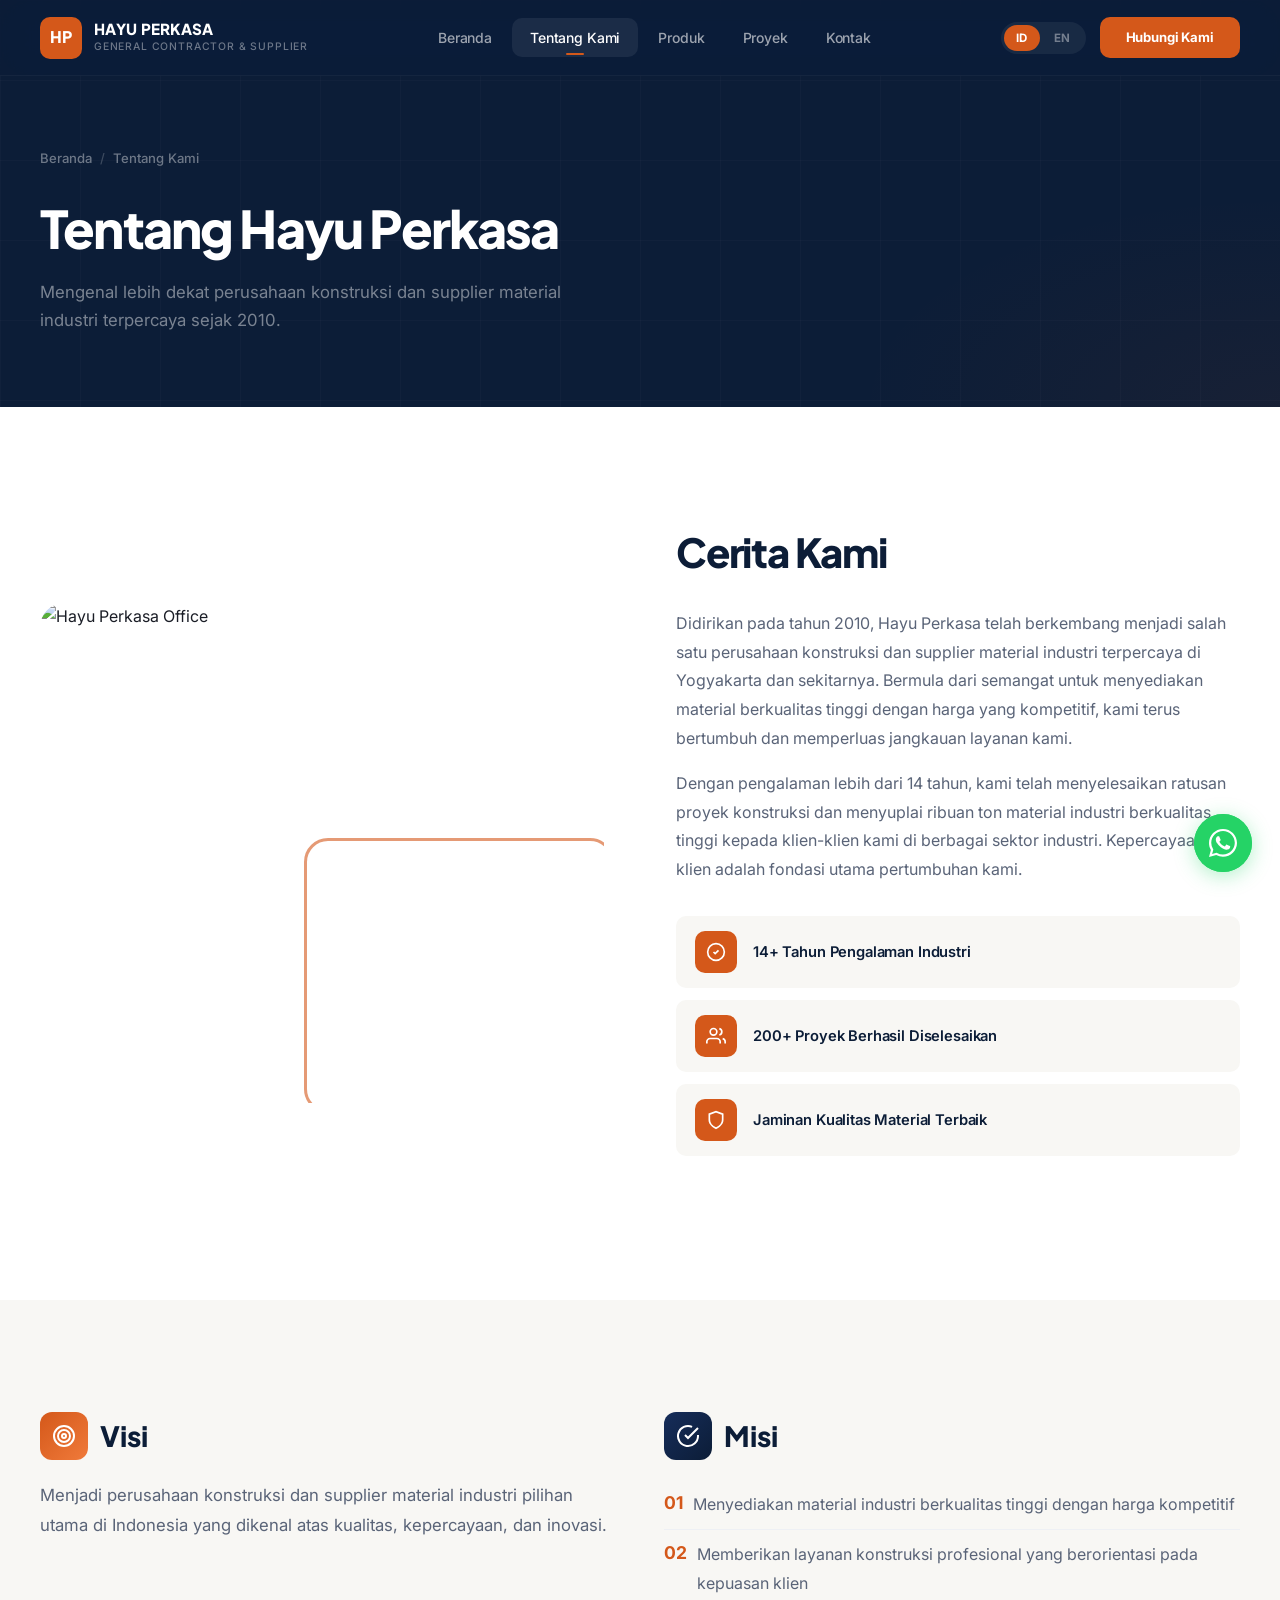
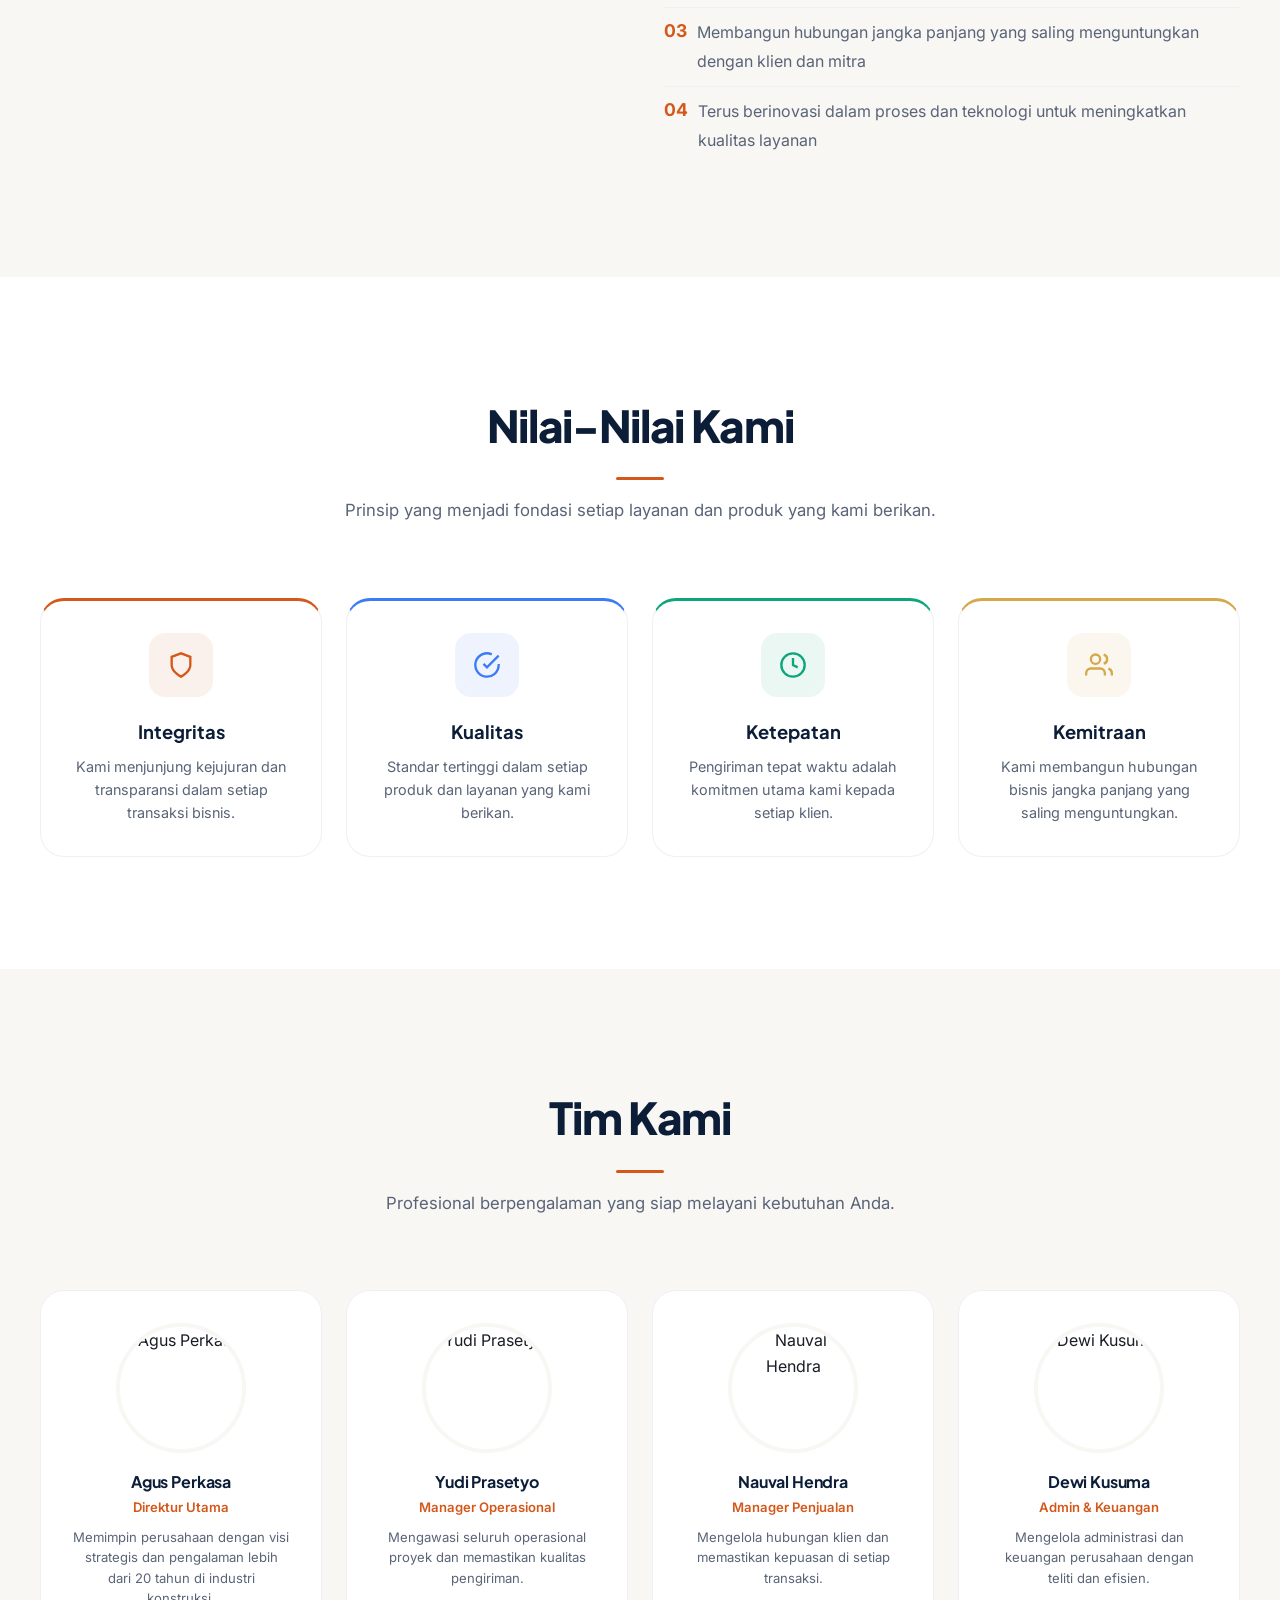
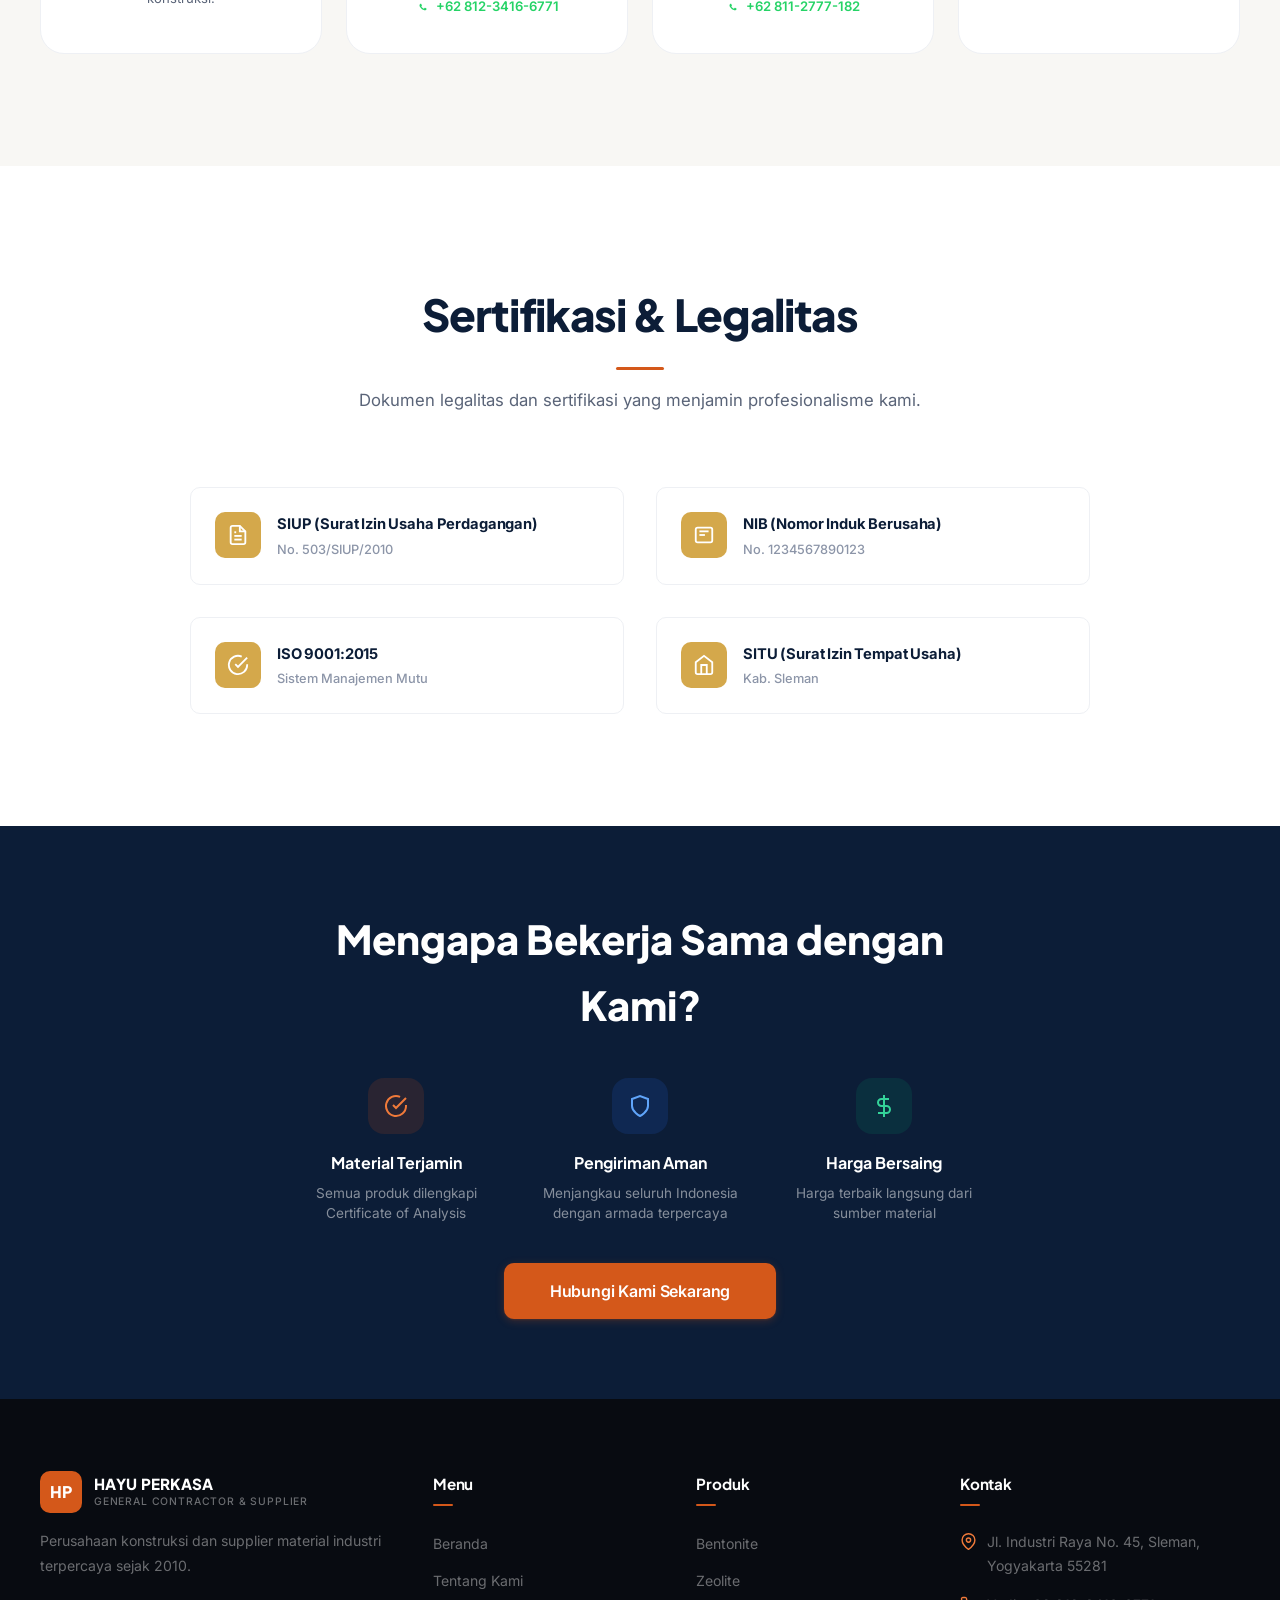
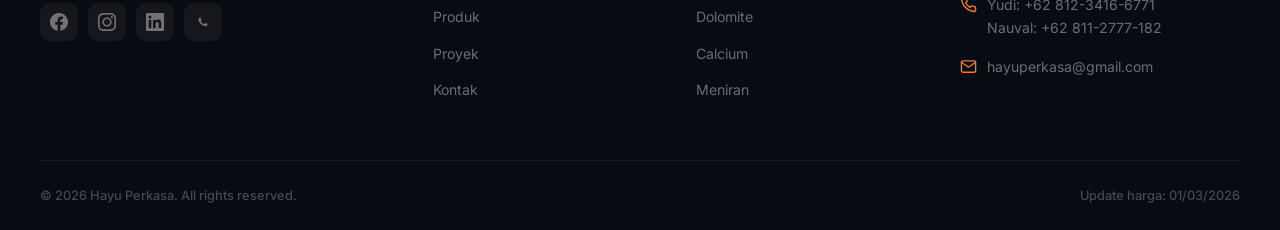
==== commit 7f03c63b: "design: premium UI/UX overhaul — Plus Jakarta Sans + Inter fonts, refined shadows, better spacing, p" ====
--- a/about.html
+++ b/about.html
@@ -7,7 +7,7 @@
   <title>Tentang Kami — Hayu Perkasa</title>
   <link rel="preconnect" href="https://fonts.googleapis.com">
   <link rel="preconnect" href="https://fonts.gstatic.com" crossorigin>
-  <link href="https://fonts.googleapis.com/css2?family=DM+Sans:wght@300;400;500;600;700&family=Syne:wght@700;800&display=swap" rel="stylesheet">
+  <link href="https://fonts.googleapis.com/css2?family=Inter:wght@300;400;500;600;700&family=Plus+Jakarta+Sans:wght@500;600;700;800&display=swap" rel="stylesheet">
   <link rel="stylesheet" href="css/style.css">
 </head>
 <body>
--- a/css/style.css
+++ b/css/style.css
@@ -1,74 +1,85 @@
 /* ============================================
-   HAYU PERKASA — Premium Design System
+   HAYU PERKASA — Premium Design System v2.0
    General Contractor & Supplier
+   Fonts: Plus Jakarta Sans + Inter
    ============================================ */
 
 /* ---------- CSS Custom Properties ---------- */
 :root {
-  /* Colors */
-  --color-primary: #0B1E3D;
-  --color-secondary: #1A3666;
-  --color-accent: #CC4A18;
-  --color-accent-light: #E86D3A;
-  --color-accent-hover: #A83B12;
-  --color-gold: #C8973A;
-  --color-off-white: #F7F5F0;
+  /* Colors — refined palette */
+  --color-primary: #0C1D37;
+  --color-primary-rgb: 12, 29, 55;
+  --color-secondary: #162D5A;
+  --color-accent: #D4581A;
+  --color-accent-light: #F07A3A;
+  --color-accent-hover: #B44A14;
+  --color-accent-rgb: 212, 88, 26;
+  --color-gold: #D4A84B;
+  --color-gold-light: #E8C46A;
+  --color-off-white: #F8F7F4;
+  --color-cream: #FAF9F6;
   --color-white: #FFFFFF;
-  --color-dark: #0A0A0A;
-  --color-text: #2D2D2D;
-  --color-text-light: #6B7280;
-  --color-text-muted: #9CA3AF;
-  --color-border: #E5E7EB;
-  --color-border-light: #F3F4F6;
+  --color-dark: #080B11;
+  --color-text: #1A1D26;
+  --color-text-light: #5A6478;
+  --color-text-muted: #8C95A8;
+  --color-border: #E2E5EC;
+  --color-border-light: #EEF0F4;
   --color-success: #10B981;
   --color-wa-green: #25D366;
 
   /* Category Colors */
-  --color-cat-bentonite: #2563EB;
-  --color-cat-zeolite: #059669;
-  --color-cat-dolomite: #D97706;
-  --color-cat-calcium: #7C3AED;
-  --color-cat-meniran: #0D9488;
-
-  /* Fonts */
-  --font-heading: 'Syne', sans-serif;
-  --font-body: 'DM Sans', sans-serif;
-
-  /* Spacing */
+  --color-cat-bentonite: #3B7BF6;
+  --color-cat-zeolite: #0CA678;
+  --color-cat-dolomite: #E8940A;
+  --color-cat-calcium: #8B5CF6;
+  --color-cat-meniran: #14B8A6;
+
+  /* Fonts — premium pairing */
+  --font-heading: 'Plus Jakarta Sans', sans-serif;
+  --font-body: 'Inter', sans-serif;
+
+  /* Spacing — improved rhythm */
   --space-xs: 4px;
   --space-sm: 8px;
   --space-md: 16px;
   --space-lg: 24px;
   --space-xl: 32px;
   --space-2xl: 48px;
-  --space-3xl: 64px;
-  --space-4xl: 96px;
-
-  /* Radius */
-  --radius-sm: 4px;
-  --radius-md: 8px;
+  --space-3xl: 72px;
+  --space-4xl: 112px;
+
+  /* Radius — softer, premium */
+  --radius-sm: 6px;
+  --radius-md: 10px;
   --radius-lg: 16px;
   --radius-xl: 24px;
+  --radius-2xl: 32px;
   --radius-full: 9999px;
 
-  /* Shadows */
-  --shadow-sm: 0 1px 3px rgba(0,0,0,0.08);
-  --shadow-md: 0 4px 16px rgba(0,0,0,0.1);
-  --shadow-lg: 0 8px 32px rgba(0,0,0,0.12);
-  --shadow-xl: 0 16px 48px rgba(0,0,0,0.16);
-  --shadow-card: 0 2px 12px rgba(11,30,61,0.06);
-  --shadow-card-hover: 0 12px 36px rgba(11,30,61,0.12);
-  --shadow-navbar: 0 2px 20px rgba(0,0,0,0.08);
-
-  /* Transitions */
+  /* Shadows — layered, realistic */
+  --shadow-xs: 0 1px 2px rgba(0,0,0,0.04);
+  --shadow-sm: 0 1px 3px rgba(0,0,0,0.06), 0 1px 2px rgba(0,0,0,0.04);
+  --shadow-md: 0 4px 6px -1px rgba(0,0,0,0.06), 0 2px 4px -2px rgba(0,0,0,0.04);
+  --shadow-lg: 0 10px 15px -3px rgba(0,0,0,0.07), 0 4px 6px -4px rgba(0,0,0,0.04);
+  --shadow-xl: 0 20px 25px -5px rgba(0,0,0,0.08), 0 8px 10px -6px rgba(0,0,0,0.04);
+  --shadow-2xl: 0 25px 50px -12px rgba(0,0,0,0.15);
+  --shadow-card: 0 1px 3px rgba(12,29,55,0.04), 0 4px 12px rgba(12,29,55,0.04);
+  --shadow-card-hover: 0 8px 30px rgba(12,29,55,0.10), 0 4px 12px rgba(12,29,55,0.06);
+  --shadow-navbar: 0 1px 0 rgba(0,0,0,0.04), 0 4px 24px rgba(0,0,0,0.08);
+  --shadow-glow-accent: 0 0 40px rgba(212,88,26,0.15);
+  --shadow-glow-blue: 0 0 40px rgba(59,123,246,0.1);
+
+  /* Transitions — smooth */
   --transition: all 0.3s cubic-bezier(0.4, 0, 0.2, 1);
   --transition-fast: all 0.15s cubic-bezier(0.4, 0, 0.2, 1);
-  --transition-slow: all 0.5s cubic-bezier(0.4, 0, 0.2, 1);
+  --transition-slow: all 0.5s cubic-bezier(0.25, 0.1, 0, 1);
+  --transition-bounce: all 0.4s cubic-bezier(0.34, 1.56, 0.64, 1);
 
   /* Layout */
   --container-max: 1280px;
   --container-narrow: 860px;
-  --navbar-height: 80px;
+  --navbar-height: 76px;
   --navbar-height-scrolled: 64px;
 }
 
@@ -83,16 +94,18 @@
   scroll-behavior: smooth;
   -webkit-font-smoothing: antialiased;
   -moz-osx-font-smoothing: grayscale;
+  text-rendering: optimizeLegibility;
 }
 
 body {
   font-family: var(--font-body);
   font-weight: 400;
   font-size: 16px;
-  line-height: 1.6;
+  line-height: 1.65;
   color: var(--color-text);
   background-color: var(--color-white);
   overflow-x: hidden;
+  font-optical-sizing: auto;
 }
 
 img {
@@ -107,9 +120,7 @@
   transition: var(--transition);
 }
 
-ul, ol {
-  list-style: none;
-}
+ul, ol { list-style: none; }
 
 button {
   border: none;
@@ -123,22 +134,20 @@
   font-size: 15px;
   border: 1.5px solid var(--color-border);
   border-radius: var(--radius-md);
-  padding: 12px 16px;
+  padding: 13px 18px;
   outline: none;
   transition: var(--transition);
   width: 100%;
   background: var(--color-white);
+  color: var(--color-text);
 }
 
 input:focus, textarea:focus, select:focus {
   border-color: var(--color-accent);
-  box-shadow: 0 0 0 3px rgba(204, 74, 24, 0.1);
-}
-
-textarea {
-  resize: vertical;
-  min-height: 100px;
-}
+  box-shadow: 0 0 0 4px rgba(var(--color-accent-rgb), 0.08);
+}
+
+textarea { resize: vertical; min-height: 100px; }
 
 ::selection {
   background: var(--color-accent);
@@ -149,115 +158,67 @@
 .heading-xl {
   font-family: var(--font-heading);
   font-weight: 800;
-  font-size: clamp(2.5rem, 5vw, 4rem);
-  line-height: 1.1;
-  letter-spacing: -0.02em;
+  font-size: clamp(2.75rem, 5.5vw, 4.25rem);
+  line-height: 1.08;
+  letter-spacing: -0.035em;
 }
 
 .heading-lg {
   font-family: var(--font-heading);
   font-weight: 700;
-  font-size: clamp(2rem, 4vw, 3rem);
-  line-height: 1.15;
-  letter-spacing: -0.015em;
+  font-size: clamp(2.25rem, 4.5vw, 3.25rem);
+  line-height: 1.12;
+  letter-spacing: -0.025em;
 }
 
 .heading-md {
   font-family: var(--font-heading);
   font-weight: 700;
-  font-size: clamp(1.5rem, 3vw, 2rem);
+  font-size: clamp(1.5rem, 3vw, 2.25rem);
   line-height: 1.2;
+  letter-spacing: -0.02em;
 }
 
 .heading-sm {
   font-family: var(--font-heading);
   font-weight: 700;
-  font-size: clamp(1.125rem, 2vw, 1.375rem);
+  font-size: clamp(1.125rem, 2vw, 1.5rem);
   line-height: 1.3;
-}
-
-.body-lg {
-  font-size: 1.125rem;
-  line-height: 1.7;
-}
-
-.body-md {
-  font-size: 1rem;
-  line-height: 1.6;
-}
-
-.body-sm {
-  font-size: 0.875rem;
-  line-height: 1.5;
-}
-
-.caption {
-  font-size: 0.75rem;
-  line-height: 1.4;
-  letter-spacing: 0.02em;
-}
+  letter-spacing: -0.015em;
+}
+
+.body-lg { font-size: 1.125rem; line-height: 1.75; }
+.body-md { font-size: 1rem; line-height: 1.65; }
+.body-sm { font-size: 0.875rem; line-height: 1.55; }
+.caption { font-size: 0.75rem; line-height: 1.4; letter-spacing: 0.04em; text-transform: uppercase; font-weight: 600; }
 
 /* ---------- Layout Utilities ---------- */
 .container {
   max-width: var(--container-max);
   margin: 0 auto;
-  padding: 0 32px;
+  padding: 0 40px;
 }
 
 .container-narrow {
   max-width: var(--container-narrow);
   margin: 0 auto;
-  padding: 0 32px;
-}
-
-.grid-2 {
-  display: grid;
-  grid-template-columns: repeat(2, 1fr);
-  gap: var(--space-xl);
-}
-
-.grid-3 {
-  display: grid;
-  grid-template-columns: repeat(3, 1fr);
-  gap: var(--space-xl);
-}
-
-.grid-4 {
-  display: grid;
-  grid-template-columns: repeat(4, 1fr);
-  gap: var(--space-xl);
-}
-
-.flex-center {
-  display: flex;
-  align-items: center;
-  justify-content: center;
-}
-
-.flex-between {
-  display: flex;
-  align-items: center;
-  justify-content: space-between;
-}
-
-.flex-start {
-  display: flex;
-  align-items: flex-start;
-}
-
-.section-padding {
-  padding: var(--space-4xl) 0;
-}
-
-.section-padding-sm {
-  padding: var(--space-3xl) 0;
-}
+  padding: 0 40px;
+}
+
+.grid-2 { display: grid; grid-template-columns: repeat(2, 1fr); gap: var(--space-xl); }
+.grid-3 { display: grid; grid-template-columns: repeat(3, 1fr); gap: var(--space-xl); }
+.grid-4 { display: grid; grid-template-columns: repeat(4, 1fr); gap: var(--space-lg); }
+.flex-center { display: flex; align-items: center; justify-content: center; }
+.flex-between { display: flex; align-items: center; justify-content: space-between; }
+.flex-start { display: flex; align-items: flex-start; }
+.section-padding { padding: var(--space-4xl) 0; }
+.section-padding-sm { padding: var(--space-3xl) 0; }
 
 /* ---------- Section Header ---------- */
 .section-header {
   text-align: center;
   margin-bottom: var(--space-3xl);
-  max-width: 640px;
+  max-width: 620px;
   margin-left: auto;
   margin-right: auto;
 }
@@ -268,15 +229,16 @@
   font-size: clamp(2rem, 4vw, 2.75rem);
   color: var(--color-primary);
   margin-bottom: var(--space-md);
+  letter-spacing: -0.03em;
   position: relative;
 }
 
 .section-header h2::after {
   content: '';
   display: block;
-  width: 60px;
-  height: 4px;
-  background: linear-gradient(90deg, var(--color-accent), var(--color-accent-light));
+  width: 48px;
+  height: 3px;
+  background: var(--color-accent);
   border-radius: 2px;
   margin: var(--space-md) auto 0;
 }
@@ -284,7 +246,8 @@
 .section-header p {
   color: var(--color-text-light);
   font-size: 1.05rem;
-  line-height: 1.7;
+  line-height: 1.75;
+  font-weight: 400;
 }
 
 /* ---------- Buttons ---------- */
@@ -293,76 +256,77 @@
   align-items: center;
   justify-content: center;
   gap: var(--space-sm);
-  padding: 14px 32px;
+  padding: 14px 34px;
   font-family: var(--font-body);
-  font-weight: 500;
-  font-size: 0.95rem;
+  font-weight: 600;
+  font-size: 0.9rem;
   border-radius: var(--radius-md);
   transition: var(--transition);
   cursor: pointer;
   border: 2px solid transparent;
   line-height: 1;
   white-space: nowrap;
+  letter-spacing: -0.01em;
+  position: relative;
+  overflow: hidden;
 }
 
 .btn-primary {
-  background: linear-gradient(135deg, var(--color-accent), var(--color-accent-light));
+  background: var(--color-accent);
   color: var(--color-white);
   border-color: var(--color-accent);
-  box-shadow: 0 4px 16px rgba(204, 74, 24, 0.3);
+  box-shadow: 0 2px 8px rgba(var(--color-accent-rgb), 0.25), 0 1px 2px rgba(var(--color-accent-rgb), 0.15);
 }
 
 .btn-primary:hover {
-  background: linear-gradient(135deg, var(--color-accent-hover), var(--color-accent));
+  background: var(--color-accent-hover);
+  border-color: var(--color-accent-hover);
   transform: translateY(-2px);
-  box-shadow: 0 8px 24px rgba(204, 74, 24, 0.4);
+  box-shadow: 0 6px 20px rgba(var(--color-accent-rgb), 0.35), 0 2px 6px rgba(var(--color-accent-rgb), 0.2);
 }
 
 .btn-secondary {
   background: transparent;
   color: var(--color-white);
-  border: 2px solid rgba(255,255,255,0.4);
+  border: 2px solid rgba(255,255,255,0.3);
+  backdrop-filter: blur(4px);
 }
 
 .btn-secondary:hover {
   background: var(--color-white);
   color: var(--color-primary);
   border-color: var(--color-white);
+  transform: translateY(-2px);
 }
 
 .btn-outline-dark {
   background: transparent;
   color: var(--color-primary);
-  border: 2px solid var(--color-primary);
+  border: 1.5px solid var(--color-border);
 }
 
 .btn-outline-dark:hover {
   background: var(--color-primary);
   color: var(--color-white);
+  border-color: var(--color-primary);
+  transform: translateY(-1px);
 }
 
 .btn-white {
   background: var(--color-white);
   color: var(--color-primary);
-  font-weight: 600;
+  font-weight: 700;
   border-color: var(--color-white);
-  box-shadow: 0 4px 16px rgba(0,0,0,0.15);
+  box-shadow: 0 4px 16px rgba(0,0,0,0.12);
 }
 
 .btn-white:hover {
-  transform: translateY(-2px);
-  box-shadow: 0 8px 24px rgba(0,0,0,0.25);
-}
-
-.btn-sm {
-  padding: 10px 20px;
-  font-size: 0.85rem;
-}
-
-.btn-lg {
-  padding: 18px 40px;
-  font-size: 1.05rem;
-}
+  transform: translateY(-3px);
+  box-shadow: 0 12px 32px rgba(0,0,0,0.2);
+}
+
+.btn-sm { padding: 10px 22px; font-size: 0.82rem; }
+.btn-lg { padding: 18px 44px; font-size: 1rem; letter-spacing: -0.01em; }
 
 /* ---------- Badges ---------- */
 .badge {
@@ -370,66 +334,39 @@
   align-items: center;
   padding: 5px 14px;
   border-radius: var(--radius-full);
-  font-size: 0.75rem;
-  font-weight: 600;
-  letter-spacing: 0.02em;
+  font-size: 0.72rem;
+  font-weight: 700;
+  letter-spacing: 0.04em;
   text-transform: uppercase;
 }
 
-.badge-bentonite {
-  background: rgba(37, 99, 235, 0.1);
-  color: var(--color-cat-bentonite);
-}
-
-.badge-zeolite {
-  background: rgba(5, 150, 105, 0.1);
-  color: var(--color-cat-zeolite);
-}
-
-.badge-dolomite {
-  background: rgba(217, 119, 6, 0.1);
-  color: var(--color-cat-dolomite);
-}
-
-.badge-calcium {
-  background: rgba(124, 58, 237, 0.1);
-  color: var(--color-cat-calcium);
-}
-
-.badge-meniran {
-  background: rgba(13, 148, 136, 0.1);
-  color: var(--color-cat-meniran);
-}
-
-.badge-konstruksi {
-  background: rgba(204, 74, 24, 0.1);
-  color: var(--color-accent);
-}
-
-.badge-supply {
-  background: rgba(37, 99, 235, 0.1);
-  color: var(--color-cat-bentonite);
-}
+.badge-bentonite { background: rgba(59,123,246,0.1); color: var(--color-cat-bentonite); }
+.badge-zeolite { background: rgba(12,166,120,0.1); color: var(--color-cat-zeolite); }
+.badge-dolomite { background: rgba(232,148,10,0.1); color: var(--color-cat-dolomite); }
+.badge-calcium { background: rgba(139,92,246,0.1); color: var(--color-cat-calcium); }
+.badge-meniran { background: rgba(20,184,166,0.1); color: var(--color-cat-meniran); }
+.badge-konstruksi { background: rgba(var(--color-accent-rgb),0.1); color: var(--color-accent); }
+.badge-supply { background: rgba(59,123,246,0.1); color: var(--color-cat-bentonite); }
 
 /* ---------- Cards ---------- */
 .card {
   background: var(--color-white);
   border: 1px solid var(--color-border-light);
-  border-radius: var(--radius-lg);
+  border-radius: var(--radius-xl);
   overflow: hidden;
-  transition: var(--transition);
+  transition: var(--transition-slow);
 }
 
 .card:hover {
-  transform: translateY(-6px);
+  transform: translateY(-8px);
   box-shadow: var(--shadow-card-hover);
   border-color: transparent;
 }
 
 .card-dark {
   background: var(--color-secondary);
-  border: 1px solid rgba(255,255,255,0.08);
-  border-radius: var(--radius-lg);
+  border: 1px solid rgba(255,255,255,0.06);
+  border-radius: var(--radius-xl);
   color: var(--color-white);
 }
 
@@ -441,16 +378,16 @@
   width: 100%;
   height: var(--navbar-height);
   z-index: 1000;
-  background: rgba(11, 30, 61, 0.95);
-  backdrop-filter: blur(20px);
-  -webkit-backdrop-filter: blur(20px);
-  transition: var(--transition);
-  border-bottom: 1px solid rgba(255,255,255,0.05);
+  background: rgba(var(--color-primary-rgb), 0.85);
+  backdrop-filter: blur(24px) saturate(180%);
+  -webkit-backdrop-filter: blur(24px) saturate(180%);
+  transition: var(--transition);
+  border-bottom: 1px solid rgba(255,255,255,0.04);
 }
 
 .navbar.scrolled {
   height: var(--navbar-height-scrolled);
-  background: rgba(11, 30, 61, 0.98);
+  background: rgba(var(--color-primary-rgb), 0.96);
   box-shadow: var(--shadow-navbar);
 }
 
@@ -469,61 +406,61 @@
 }
 
 .navbar-logo {
-  width: 44px;
-  height: 44px;
-  background: linear-gradient(135deg, var(--color-accent), var(--color-accent-light));
+  width: 42px;
+  height: 42px;
+  background: var(--color-accent);
   border-radius: var(--radius-md);
   display: flex;
   align-items: center;
   justify-content: center;
   font-family: var(--font-heading);
   font-weight: 800;
-  font-size: 1.1rem;
+  font-size: 1rem;
   color: var(--color-white);
   flex-shrink: 0;
-}
-
-.navbar-brand-text {
-  display: flex;
-  flex-direction: column;
-}
+  letter-spacing: -0.02em;
+}
+
+.navbar-brand-text { display: flex; flex-direction: column; }
 
 .navbar-brand-name {
   font-family: var(--font-heading);
-  font-weight: 700;
-  font-size: 1.05rem;
-  color: var(--color-white);
-  letter-spacing: 0.04em;
+  font-weight: 800;
+  font-size: 0.95rem;
+  color: var(--color-white);
+  letter-spacing: 0.02em;
   line-height: 1.2;
 }
 
 .navbar-brand-tagline {
-  font-size: 0.7rem;
-  color: rgba(255,255,255,0.5);
-  letter-spacing: 0.05em;
+  font-size: 0.65rem;
+  color: rgba(255,255,255,0.4);
+  letter-spacing: 0.08em;
   text-transform: uppercase;
+  font-weight: 500;
 }
 
 .navbar-nav {
   display: flex;
   align-items: center;
-  gap: 4px;
+  gap: 2px;
 }
 
 .navbar-nav a {
-  color: rgba(255,255,255,0.7);
-  font-size: 0.9rem;
-  font-weight: 400;
-  padding: 8px 16px;
+  color: rgba(255,255,255,0.6);
+  font-size: 0.875rem;
+  font-weight: 500;
+  padding: 8px 18px;
   border-radius: var(--radius-md);
   transition: var(--transition);
   position: relative;
+  letter-spacing: -0.01em;
 }
 
 .navbar-nav a:hover,
 .navbar-nav a.active {
   color: var(--color-white);
-  background: rgba(255,255,255,0.08);
+  background: rgba(255,255,255,0.07);
 }
 
 .navbar-nav a.active::after {
@@ -532,7 +469,7 @@
   bottom: 2px;
   left: 50%;
   transform: translateX(-50%);
-  width: 20px;
+  width: 18px;
   height: 2px;
   background: var(--color-accent);
   border-radius: 1px;
@@ -541,13 +478,13 @@
 .navbar-actions {
   display: flex;
   align-items: center;
-  gap: 12px;
+  gap: 14px;
 }
 
 .lang-toggle {
   display: flex;
   align-items: center;
-  background: rgba(255,255,255,0.08);
+  background: rgba(255,255,255,0.06);
   border-radius: var(--radius-full);
   padding: 3px;
   gap: 2px;
@@ -557,13 +494,13 @@
   padding: 6px 12px;
   border: none;
   background: transparent;
-  color: rgba(255,255,255,0.5);
-  font-size: 0.75rem;
-  font-weight: 600;
+  color: rgba(255,255,255,0.4);
+  font-size: 0.72rem;
+  font-weight: 700;
   border-radius: var(--radius-full);
   cursor: pointer;
   transition: var(--transition-fast);
-  letter-spacing: 0.03em;
+  letter-spacing: 0.04em;
 }
 
 .lang-toggle button.active {
@@ -572,18 +509,21 @@
 }
 
 .btn-cta-nav {
-  padding: 10px 24px;
-  background: linear-gradient(135deg, var(--color-accent), var(--color-accent-light));
+  padding: 10px 26px;
+  background: var(--color-accent);
   color: var(--color-white);
   border: none;
   border-radius: var(--radius-md);
-  font-size: 0.85rem;
-  font-weight: 600;
+  font-size: 0.82rem;
+  font-weight: 700;
   cursor: pointer;
+  letter-spacing: -0.01em;
+  transition: var(--transition);
 }
 
 .btn-cta-nav:hover {
-  box-shadow: 0 4px 16px rgba(204, 74, 24, 0.4);
+  background: var(--color-accent-hover);
+  box-shadow: 0 4px 16px rgba(var(--color-accent-rgb), 0.35);
   transform: translateY(-1px);
 }
 
@@ -601,24 +541,16 @@
 
 .hamburger span {
   display: block;
-  width: 24px;
+  width: 22px;
   height: 2px;
   background: var(--color-white);
   border-radius: 2px;
   transition: var(--transition);
 }
 
-.hamburger.open span:nth-child(1) {
-  transform: rotate(45deg) translate(5px, 5px);
-}
-
-.hamburger.open span:nth-child(2) {
-  opacity: 0;
-}
-
-.hamburger.open span:nth-child(3) {
-  transform: rotate(-45deg) translate(5px, -5px);
-}
+.hamburger.open span:nth-child(1) { transform: rotate(45deg) translate(5px, 5px); }
+.hamburger.open span:nth-child(2) { opacity: 0; }
+.hamburger.open span:nth-child(3) { transform: rotate(-45deg) translate(5px, -5px); }
 
 /* Mobile Nav */
 .mobile-nav {
@@ -627,32 +559,28 @@
   top: var(--navbar-height);
   left: 0;
   width: 100%;
-  background: rgba(11, 30, 61, 0.98);
-  backdrop-filter: blur(20px);
+  background: rgba(var(--color-primary-rgb), 0.98);
+  backdrop-filter: blur(24px);
   padding: var(--space-lg) var(--space-xl);
   transform: translateY(-100%);
   opacity: 0;
   transition: var(--transition);
-  border-bottom: 1px solid rgba(255,255,255,0.05);
+  border-bottom: 1px solid rgba(255,255,255,0.04);
   z-index: 999;
 }
 
-.mobile-nav.open {
-  transform: translateY(0);
-  opacity: 1;
-}
+.mobile-nav.open { transform: translateY(0); opacity: 1; }
 
 .mobile-nav a {
   display: block;
-  color: rgba(255,255,255,0.8);
+  color: rgba(255,255,255,0.7);
   padding: 14px 0;
   font-size: 1rem;
-  border-bottom: 1px solid rgba(255,255,255,0.05);
-}
-
-.mobile-nav a:hover {
-  color: var(--color-accent-light);
-}
+  font-weight: 500;
+  border-bottom: 1px solid rgba(255,255,255,0.04);
+}
+
+.mobile-nav a:hover { color: var(--color-accent-light); }
 
 .mobile-nav-actions {
   display: flex;
@@ -672,54 +600,58 @@
   padding-top: var(--navbar-height);
 }
 
+/* Subtle grid overlay */
 .hero-section::before {
   content: '';
   position: absolute;
   inset: 0;
   background-image:
-    linear-gradient(rgba(255,255,255,0.03) 1px, transparent 1px),
-    linear-gradient(90deg, rgba(255,255,255,0.03) 1px, transparent 1px);
-  background-size: 60px 60px;
+    linear-gradient(rgba(255,255,255,0.025) 1px, transparent 1px),
+    linear-gradient(90deg, rgba(255,255,255,0.025) 1px, transparent 1px);
+  background-size: 80px 80px;
   pointer-events: none;
 }
 
+/* Ambient glow — top-right */
 .hero-section::after {
   content: '';
   position: absolute;
-  top: -30%;
-  right: -10%;
-  width: 700px;
-  height: 700px;
-  background: radial-gradient(circle, rgba(204,74,24,0.08) 0%, transparent 70%);
+  top: -20%;
+  right: -15%;
+  width: 900px;
+  height: 900px;
+  background: radial-gradient(circle, rgba(var(--color-accent-rgb), 0.07) 0%, transparent 60%);
   pointer-events: none;
 }
 
 .hero-content {
   display: grid;
-  grid-template-columns: 1.4fr 1fr;
+  grid-template-columns: 1.35fr 1fr;
   gap: var(--space-3xl);
   align-items: center;
   position: relative;
   z-index: 1;
+  padding: var(--space-2xl) 0;
 }
 
 .hero-badge {
   display: inline-flex;
   align-items: center;
-  gap: 8px;
-  background: rgba(204, 74, 24, 0.12);
+  gap: 10px;
+  background: rgba(var(--color-accent-rgb), 0.08);
   color: var(--color-accent-light);
-  padding: 8px 20px;
+  padding: 9px 22px;
   border-radius: var(--radius-full);
-  font-size: 0.82rem;
-  font-weight: 500;
-  margin-bottom: var(--space-lg);
-  border: 1px solid rgba(204, 74, 24, 0.2);
+  font-size: 0.78rem;
+  font-weight: 600;
+  margin-bottom: var(--space-xl);
+  border: 1px solid rgba(var(--color-accent-rgb), 0.12);
+  letter-spacing: 0.02em;
 }
 
 .hero-badge .pulse-dot {
-  width: 8px;
-  height: 8px;
+  width: 7px;
+  height: 7px;
   background: var(--color-accent-light);
   border-radius: 50%;
   animation: pulse 2s infinite;
@@ -728,26 +660,24 @@
 .hero-left h1 {
   font-family: var(--font-heading);
   font-weight: 800;
-  font-size: clamp(2.5rem, 5vw, 3.75rem);
-  color: var(--color-white);
-  line-height: 1.08;
-  letter-spacing: -0.02em;
+  font-size: clamp(2.75rem, 5.5vw, 4rem);
+  color: var(--color-white);
+  line-height: 1.05;
+  letter-spacing: -0.04em;
   margin-bottom: var(--space-lg);
 }
 
 .hero-left h1 span {
-  background: linear-gradient(135deg, var(--color-accent), var(--color-accent-light));
-  -webkit-background-clip: text;
-  -webkit-text-fill-color: transparent;
-  background-clip: text;
+  color: var(--color-accent-light);
 }
 
 .hero-subtitle {
-  color: rgba(255,255,255,0.6);
+  color: rgba(255,255,255,0.5);
   font-size: 1.1rem;
-  line-height: 1.75;
+  line-height: 1.8;
   margin-bottom: var(--space-xl);
-  max-width: 520px;
+  max-width: 480px;
+  font-weight: 400;
 }
 
 .hero-buttons {
@@ -757,33 +687,30 @@
 }
 
 .hero-stats-card {
-  background: rgba(255,255,255,0.04);
-  border: 1px solid rgba(255,255,255,0.08);
-  border-radius: var(--radius-xl);
-  padding: var(--space-xl);
-  backdrop-filter: blur(10px);
+  background: rgba(255,255,255,0.03);
+  border: 1px solid rgba(255,255,255,0.06);
+  border-radius: var(--radius-2xl);
+  padding: var(--space-xl) var(--space-lg);
+  backdrop-filter: blur(16px);
 }
 
 .hero-stats-card .stat-item {
   display: flex;
   align-items: center;
   gap: var(--space-md);
-  padding: var(--space-md) 0;
-  border-bottom: 1px solid rgba(255,255,255,0.06);
-}
-
-.hero-stats-card .stat-item:last-child {
-  border-bottom: none;
-}
+  padding: 14px 0;
+  border-bottom: 1px solid rgba(255,255,255,0.05);
+}
+
+.hero-stats-card .stat-item:last-child { border-bottom: none; }
 
 .hero-stats-card .stat-icon {
-  width: 48px;
-  height: 48px;
+  width: 46px;
+  height: 46px;
   border-radius: var(--radius-md);
   display: flex;
   align-items: center;
   justify-content: center;
-  font-size: 1.2rem;
   flex-shrink: 0;
 }
 
@@ -793,35 +720,35 @@
   font-size: 1.75rem;
   color: var(--color-white);
   line-height: 1;
+  letter-spacing: -0.03em;
 }
 
 .hero-stats-card .stat-label {
-  color: rgba(255,255,255,0.5);
-  font-size: 0.82rem;
-  margin-top: 2px;
+  color: rgba(255,255,255,0.4);
+  font-size: 0.8rem;
+  margin-top: 3px;
+  font-weight: 500;
 }
 
 .scroll-indicator {
   position: absolute;
-  bottom: 40px;
+  bottom: 36px;
   left: 50%;
   transform: translateX(-50%);
   display: flex;
   flex-direction: column;
   align-items: center;
-  gap: 8px;
-  color: rgba(255,255,255,0.3);
-  font-size: 0.75rem;
-  letter-spacing: 0.1em;
+  gap: 6px;
+  color: rgba(255,255,255,0.25);
+  font-size: 0.7rem;
+  letter-spacing: 0.12em;
   text-transform: uppercase;
-  animation: floatDown 2s ease-in-out infinite;
+  animation: floatDown 2.5s ease-in-out infinite;
   z-index: 2;
-}
-
-.scroll-indicator svg {
-  width: 20px;
-  height: 20px;
-}
+  font-weight: 600;
+}
+
+.scroll-indicator svg { width: 18px; height: 18px; }
 
 /* ---------- Stats Bar ---------- */
 .stats-bar {
@@ -834,11 +761,8 @@
 .stats-bar::before {
   content: '';
   position: absolute;
-  top: 0;
-  left: 0;
-  width: 100%;
-  height: 100%;
-  background: linear-gradient(135deg, rgba(204,74,24,0.05) 0%, transparent 50%);
+  inset: 0;
+  background: linear-gradient(135deg, rgba(var(--color-accent-rgb), 0.03) 0%, transparent 50%);
   pointer-events: none;
 }
 
@@ -853,35 +777,31 @@
 .stat-block {
   text-align: center;
   padding: var(--space-lg);
-  border-right: 1px solid rgba(255,255,255,0.08);
-}
-
-.stat-block:last-child {
-  border-right: none;
-}
+  border-right: 1px solid rgba(255,255,255,0.06);
+}
+
+.stat-block:last-child { border-right: none; }
 
 .stat-block .stat-number {
   font-family: var(--font-heading);
   font-weight: 800;
-  font-size: clamp(2rem, 4vw, 3rem);
+  font-size: clamp(2.25rem, 4vw, 3.25rem);
   color: var(--color-white);
   line-height: 1;
   margin-bottom: var(--space-sm);
-}
-
-.stat-block .stat-number span {
-  color: var(--color-accent-light);
-}
+  letter-spacing: -0.03em;
+}
+
+.stat-block .stat-number span { color: var(--color-accent-light); }
 
 .stat-block .stat-label {
-  color: rgba(255,255,255,0.55);
-  font-size: 0.9rem;
+  color: rgba(255,255,255,0.45);
+  font-size: 0.88rem;
+  font-weight: 500;
 }
 
 /* ---------- About Snippet ---------- */
-.about-section {
-  padding: var(--space-4xl) 0;
-}
+.about-section { padding: var(--space-4xl) 0; }
 
 .about-grid {
   display: grid;
@@ -896,70 +816,73 @@
   font-size: clamp(2rem, 4vw, 2.5rem);
   color: var(--color-primary);
   margin-bottom: var(--space-lg);
+  letter-spacing: -0.03em;
 }
 
 .about-content p {
   color: var(--color-text-light);
   margin-bottom: var(--space-md);
-  line-height: 1.75;
+  line-height: 1.8;
 }
 
 .usp-list {
   display: flex;
   flex-direction: column;
+  gap: 12px;
+  margin: var(--space-xl) 0;
+}
+
+.usp-item {
+  display: flex;
+  align-items: center;
   gap: var(--space-md);
-  margin: var(--space-xl) 0;
-}
-
-.usp-item {
-  display: flex;
-  align-items: center;
-  gap: var(--space-md);
-  padding: var(--space-md);
+  padding: 14px 18px;
   background: var(--color-off-white);
   border-radius: var(--radius-md);
   transition: var(--transition);
+  border: 1px solid transparent;
 }
 
 .usp-item:hover {
-  background: rgba(204, 74, 24, 0.06);
+  background: var(--color-white);
+  border-color: var(--color-border-light);
+  box-shadow: var(--shadow-sm);
 }
 
 .usp-icon {
-  width: 44px;
-  height: 44px;
-  background: linear-gradient(135deg, var(--color-accent), var(--color-accent-light));
+  width: 42px;
+  height: 42px;
+  background: var(--color-accent);
   border-radius: var(--radius-md);
   display: flex;
   align-items: center;
   justify-content: center;
   color: var(--color-white);
-  font-size: 1.1rem;
   flex-shrink: 0;
 }
 
 .usp-text {
-  font-weight: 500;
-  font-size: 0.95rem;
+  font-weight: 600;
+  font-size: 0.92rem;
   color: var(--color-primary);
+  letter-spacing: -0.01em;
 }
 
 .link-arrow {
   color: var(--color-accent);
-  font-weight: 600;
-  font-size: 0.95rem;
+  font-weight: 700;
+  font-size: 0.92rem;
   display: inline-flex;
   align-items: center;
   gap: 6px;
-}
-
-.link-arrow:hover {
-  gap: 12px;
-}
+  letter-spacing: -0.01em;
+}
+
+.link-arrow:hover { gap: 12px; color: var(--color-accent-hover); }
 
 .about-image-wrapper {
   position: relative;
-  border-radius: var(--radius-lg);
+  border-radius: var(--radius-xl);
   overflow: hidden;
 }
 
@@ -967,28 +890,29 @@
   width: 100%;
   height: 500px;
   object-fit: cover;
-  border-radius: var(--radius-lg);
+  border-radius: var(--radius-xl);
 }
 
 .about-image-wrapper::after {
   content: '';
   position: absolute;
-  bottom: -8px;
-  right: -8px;
-  width: 60%;
-  height: 60%;
+  bottom: -10px;
+  right: -10px;
+  width: 55%;
+  height: 55%;
   border: 3px solid var(--color-accent);
-  border-radius: var(--radius-lg);
+  border-radius: var(--radius-xl);
   z-index: -1;
+  opacity: 0.6;
 }
 
 /* ---------- Product Card ---------- */
 .product-card {
   background: var(--color-white);
   border: 1px solid var(--color-border-light);
-  border-radius: var(--radius-lg);
+  border-radius: var(--radius-xl);
   overflow: hidden;
-  transition: var(--transition);
+  transition: var(--transition-slow);
   position: relative;
 }
 
@@ -999,17 +923,16 @@
   left: 0;
   width: 100%;
   height: 3px;
-  background: linear-gradient(90deg, var(--color-accent), var(--color-accent-light));
+  background: var(--color-accent);
   transform: scaleX(0);
   transition: var(--transition);
-}
-
-.product-card:hover::before {
-  transform: scaleX(1);
-}
+  z-index: 2;
+}
+
+.product-card:hover::before { transform: scaleX(1); }
 
 .product-card:hover {
-  transform: translateY(-8px);
+  transform: translateY(-10px);
   box-shadow: var(--shadow-card-hover);
   border-color: transparent;
 }
@@ -1028,26 +951,24 @@
   transition: var(--transition-slow);
 }
 
-.product-card:hover .product-card-image img {
-  transform: scale(1.05);
-}
+.product-card:hover .product-card-image img { transform: scale(1.06); }
 
 .product-card-badge {
   position: absolute;
   top: 12px;
   left: 12px;
-}
-
-.product-card-body {
-  padding: var(--space-lg);
-}
+  z-index: 1;
+}
+
+.product-card-body { padding: var(--space-lg); }
 
 .product-card-name {
   font-family: var(--font-heading);
   font-weight: 700;
-  font-size: 1.1rem;
+  font-size: 1.05rem;
   color: var(--color-primary);
   margin-bottom: var(--space-xs);
+  letter-spacing: -0.02em;
 }
 
 .product-card-mesh {
@@ -1056,16 +977,17 @@
   padding: 3px 10px;
   background: var(--color-off-white);
   border-radius: var(--radius-sm);
-  font-size: 0.75rem;
-  color: var(--color-text-light);
-  font-weight: 500;
+  font-size: 0.72rem;
+  color: var(--color-text-muted);
+  font-weight: 600;
   margin-bottom: var(--space-sm);
+  letter-spacing: 0.02em;
 }
 
 .product-card-desc {
   color: var(--color-text-light);
   font-size: 0.85rem;
-  line-height: 1.5;
+  line-height: 1.55;
   margin-bottom: var(--space-md);
   display: -webkit-box;
   -webkit-line-clamp: 2;
@@ -1075,15 +997,16 @@
 
 .product-card-price {
   font-family: var(--font-heading);
-  font-weight: 700;
+  font-weight: 800;
   font-size: 1.25rem;
   color: var(--color-accent);
   margin-bottom: var(--space-md);
+  letter-spacing: -0.02em;
 }
 
 .product-card-price small {
-  font-size: 0.8rem;
-  font-weight: 400;
+  font-size: 0.78rem;
+  font-weight: 500;
   color: var(--color-text-muted);
 }
 
@@ -1095,13 +1018,13 @@
 .product-card-actions .btn {
   flex: 1;
   padding: 10px 16px;
-  font-size: 0.85rem;
+  font-size: 0.82rem;
 }
 
 /* ---------- Project Card ---------- */
 .project-card {
   position: relative;
-  border-radius: var(--radius-lg);
+  border-radius: var(--radius-xl);
   overflow: hidden;
   cursor: pointer;
 }
@@ -1113,14 +1036,12 @@
   transition: var(--transition-slow);
 }
 
-.project-card:hover img {
-  transform: scale(1.08);
-}
+.project-card:hover img { transform: scale(1.08); }
 
 .project-overlay {
   position: absolute;
   inset: 0;
-  background: linear-gradient(180deg, transparent 40%, rgba(11,30,61,0.9) 100%);
+  background: linear-gradient(180deg, transparent 30%, rgba(var(--color-primary-rgb), 0.92) 100%);
   display: flex;
   flex-direction: column;
   justify-content: flex-end;
@@ -1129,69 +1050,67 @@
 }
 
 .project-card:hover .project-overlay {
-  background: linear-gradient(180deg, rgba(11,30,61,0.3) 0%, rgba(11,30,61,0.95) 100%);
+  background: linear-gradient(180deg, rgba(var(--color-primary-rgb), 0.2) 0%, rgba(var(--color-primary-rgb), 0.95) 100%);
 }
 
 .project-overlay h3 {
   font-family: var(--font-heading);
   font-weight: 700;
-  font-size: 1.1rem;
+  font-size: 1.05rem;
   color: var(--color-white);
   margin-bottom: 4px;
+  letter-spacing: -0.02em;
 }
 
 .project-overlay .project-meta {
-  color: rgba(255,255,255,0.6);
-  font-size: 0.82rem;
+  color: rgba(255,255,255,0.55);
+  font-size: 0.8rem;
   display: flex;
   align-items: center;
   gap: 6px;
-}
-
-.project-overlay .project-meta svg {
-  width: 14px;
-  height: 14px;
-}
+  font-weight: 500;
+}
+
+.project-overlay .project-meta svg { width: 14px; height: 14px; }
 
 /* ---------- Testimonial Card ---------- */
 .testimonial-card {
   background: var(--color-white);
-  border-radius: var(--radius-lg);
-  padding: var(--space-xl);
+  border-radius: var(--radius-xl);
+  padding: 32px;
   box-shadow: var(--shadow-card);
-  transition: var(--transition);
+  transition: var(--transition-slow);
   border: 1px solid var(--color-border-light);
   position: relative;
 }
 
 .testimonial-card:hover {
-  transform: translateY(-4px);
+  transform: translateY(-6px);
   box-shadow: var(--shadow-card-hover);
 }
 
 .testimonial-quote-icon {
   width: 44px;
   height: 44px;
-  background: linear-gradient(135deg, var(--color-accent), var(--color-accent-light));
+  background: var(--color-accent);
   border-radius: var(--radius-md);
   display: flex;
   align-items: center;
   justify-content: center;
   color: var(--color-white);
-  font-size: 1.2rem;
-  margin-bottom: var(--space-md);
+  margin-bottom: var(--space-lg);
 }
 
 .testimonial-text {
   color: var(--color-text);
   font-size: 0.95rem;
-  line-height: 1.75;
+  line-height: 1.8;
   margin-bottom: var(--space-lg);
   font-style: italic;
 }
 
 .testimonial-divider {
-  width: 40px;
+  width: 32px;
   height: 2px;
   background: var(--color-accent);
   border-radius: 1px;
@@ -1199,20 +1118,23 @@
 }
 
 .testimonial-author {
-  font-weight: 600;
-  font-size: 0.95rem;
+  font-family: var(--font-heading);
+  font-weight: 700;
+  font-size: 0.92rem;
   color: var(--color-primary);
+  letter-spacing: -0.01em;
 }
 
 .testimonial-company {
-  font-size: 0.82rem;
+  font-size: 0.8rem;
   color: var(--color-text-muted);
   margin-top: 2px;
+  font-weight: 500;
 }
 
 /* ---------- CTA Banner ---------- */
 .cta-banner {
-  background: linear-gradient(135deg, var(--color-accent), var(--color-accent-light));
+  background: var(--color-accent);
   padding: var(--space-3xl) 0;
   position: relative;
   overflow: hidden;
@@ -1222,10 +1144,21 @@
   content: '';
   position: absolute;
   top: -50%;
-  right: -10%;
-  width: 500px;
-  height: 500px;
-  background: radial-gradient(circle, rgba(255,255,255,0.08) 0%, transparent 70%);
+  right: -15%;
+  width: 600px;
+  height: 600px;
+  background: radial-gradient(circle, rgba(255,255,255,0.06) 0%, transparent 60%);
+  pointer-events: none;
+}
+
+.cta-banner::after {
+  content: '';
+  position: absolute;
+  bottom: -50%;
+  left: -10%;
+  width: 400px;
+  height: 400px;
+  background: radial-gradient(circle, rgba(0,0,0,0.08) 0%, transparent 60%);
   pointer-events: none;
 }
 
@@ -1241,52 +1174,53 @@
   font-size: clamp(2rem, 4vw, 2.75rem);
   color: var(--color-white);
   margin-bottom: var(--space-md);
+  letter-spacing: -0.03em;
 }
 
 .cta-banner p {
-  color: rgba(255,255,255,0.85);
+  color: rgba(255,255,255,0.8);
   font-size: 1.05rem;
   margin-bottom: var(--space-xl);
-  max-width: 560px;
+  max-width: 520px;
   margin-left: auto;
   margin-right: auto;
 }
 
 /* ---------- Footer ---------- */
 .footer {
-  background: var(--color-primary);
+  background: var(--color-dark);
   padding: var(--space-3xl) 0 0;
 }
 
 .footer-grid {
   display: grid;
-  grid-template-columns: 1.5fr 1fr 1fr 1.2fr;
+  grid-template-columns: 1.6fr 1fr 1fr 1.3fr;
   gap: var(--space-2xl);
   padding-bottom: var(--space-2xl);
-  border-bottom: 1px solid rgba(255,255,255,0.08);
+  border-bottom: 1px solid rgba(255,255,255,0.06);
 }
 
 .footer-brand-desc {
-  color: rgba(255,255,255,0.5);
-  font-size: 0.9rem;
-  line-height: 1.7;
+  color: rgba(255,255,255,0.4);
+  font-size: 0.88rem;
+  line-height: 1.75;
   margin: var(--space-md) 0 var(--space-lg);
 }
 
 .footer-social {
   display: flex;
-  gap: var(--space-sm);
+  gap: 10px;
 }
 
 .footer-social a {
-  width: 40px;
-  height: 40px;
+  width: 38px;
+  height: 38px;
   border-radius: var(--radius-md);
-  background: rgba(255,255,255,0.06);
+  background: rgba(255,255,255,0.05);
   display: flex;
   align-items: center;
   justify-content: center;
-  color: rgba(255,255,255,0.5);
+  color: rgba(255,255,255,0.4);
   transition: var(--transition);
 }
 
@@ -1299,30 +1233,30 @@
 .footer-col h4 {
   font-family: var(--font-heading);
   font-weight: 700;
-  font-size: 1rem;
+  font-size: 0.95rem;
   color: var(--color-white);
   margin-bottom: var(--space-lg);
+  letter-spacing: -0.01em;
   position: relative;
 }
 
 .footer-col h4::after {
   content: '';
   display: block;
-  width: 24px;
+  width: 20px;
   height: 2px;
   background: var(--color-accent);
   margin-top: var(--space-sm);
   border-radius: 1px;
 }
 
-.footer-links li {
-  margin-bottom: var(--space-sm);
-}
+.footer-links li { margin-bottom: 10px; }
 
 .footer-links a {
-  color: rgba(255,255,255,0.5);
-  font-size: 0.9rem;
-  transition: var(--transition);
+  color: rgba(255,255,255,0.4);
+  font-size: 0.88rem;
+  transition: var(--transition);
+  font-weight: 400;
 }
 
 .footer-links a:hover {
@@ -1333,15 +1267,15 @@
 .footer-contact-item {
   display: flex;
   align-items: flex-start;
-  gap: var(--space-sm);
+  gap: 10px;
   margin-bottom: var(--space-md);
-  color: rgba(255,255,255,0.5);
-  font-size: 0.9rem;
+  color: rgba(255,255,255,0.4);
+  font-size: 0.88rem;
 }
 
 .footer-contact-item svg {
-  width: 18px;
-  height: 18px;
+  width: 17px;
+  height: 17px;
   flex-shrink: 0;
   margin-top: 3px;
   color: var(--color-accent-light);
@@ -1352,8 +1286,9 @@
   display: flex;
   align-items: center;
   justify-content: space-between;
-  color: rgba(255,255,255,0.35);
-  font-size: 0.82rem;
+  color: rgba(255,255,255,0.25);
+  font-size: 0.8rem;
+  font-weight: 500;
 }
 
 /* ---------- WhatsApp Float ---------- */
@@ -1364,30 +1299,25 @@
   z-index: 999;
   display: flex;
   align-items: center;
-  gap: 0;
   cursor: pointer;
   text-decoration: none;
 }
 
 .wa-float-btn {
-  width: 60px;
-  height: 60px;
+  width: 58px;
+  height: 58px;
   border-radius: 50%;
   background: var(--color-wa-green);
   display: flex;
   align-items: center;
   justify-content: center;
-  box-shadow: 0 4px 20px rgba(37, 211, 102, 0.4);
+  box-shadow: 0 4px 20px rgba(37, 211, 102, 0.35);
   transition: var(--transition);
   position: relative;
   z-index: 2;
 }
 
-.wa-float-btn svg {
-  width: 30px;
-  height: 30px;
-  fill: #fff;
-}
+.wa-float-btn svg { width: 28px; height: 28px; fill: #fff; }
 
 .wa-float-btn::before {
   content: '';
@@ -1405,8 +1335,8 @@
   color: var(--color-white);
   padding: 8px 20px 8px 16px;
   border-radius: var(--radius-full) 0 0 var(--radius-full);
-  font-size: 0.85rem;
-  font-weight: 600;
+  font-size: 0.82rem;
+  font-weight: 700;
   white-space: nowrap;
   transform: translateX(20px) scaleX(0);
   transform-origin: right center;
@@ -1415,15 +1345,8 @@
   margin-right: -10px;
 }
 
-.wa-float:hover .wa-float-label {
-  transform: translateX(0) scaleX(1);
-  opacity: 1;
-}
-
-.wa-float:hover .wa-float-btn {
-  transform: scale(1.08);
-  box-shadow: 0 6px 28px rgba(37, 211, 102, 0.5);
-}
+.wa-float:hover .wa-float-label { transform: translateX(0) scaleX(1); opacity: 1; }
+.wa-float:hover .wa-float-btn { transform: scale(1.08); box-shadow: 0 8px 28px rgba(37, 211, 102, 0.45); }
 
 /* ---------- Page Hero ---------- */
 .page-hero {
@@ -1440,7 +1363,7 @@
   background-image:
     linear-gradient(rgba(255,255,255,0.02) 1px, transparent 1px),
     linear-gradient(90deg, rgba(255,255,255,0.02) 1px, transparent 1px);
-  background-size: 60px 60px;
+  background-size: 80px 80px;
 }
 
 .page-hero::after {
@@ -1448,50 +1371,45 @@
   position: absolute;
   bottom: 0;
   right: 0;
-  width: 400px;
-  height: 200px;
-  background: linear-gradient(135deg, transparent 50%, rgba(204,74,24,0.08) 100%);
+  width: 500px;
+  height: 250px;
+  background: radial-gradient(ellipse at bottom right, rgba(var(--color-accent-rgb), 0.06) 0%, transparent 60%);
 }
 
 .breadcrumb {
   display: flex;
   align-items: center;
   gap: 8px;
-  color: rgba(255,255,255,0.5);
-  font-size: 0.85rem;
+  color: rgba(255,255,255,0.4);
+  font-size: 0.82rem;
   margin-bottom: var(--space-md);
   position: relative;
   z-index: 1;
-}
-
-.breadcrumb a {
-  color: rgba(255,255,255,0.5);
-}
-
-.breadcrumb a:hover {
-  color: var(--color-accent-light);
-}
-
-.breadcrumb .separator {
-  color: rgba(255,255,255,0.3);
-}
+  font-weight: 500;
+}
+
+.breadcrumb a { color: rgba(255,255,255,0.4); }
+.breadcrumb a:hover { color: var(--color-accent-light); }
+.breadcrumb .separator { color: rgba(255,255,255,0.2); }
 
 .page-hero h1 {
   font-family: var(--font-heading);
   font-weight: 800;
-  font-size: clamp(2rem, 4vw, 3rem);
+  font-size: clamp(2.25rem, 4.5vw, 3.25rem);
   color: var(--color-white);
   position: relative;
   z-index: 1;
   margin-bottom: var(--space-sm);
+  letter-spacing: -0.035em;
 }
 
 .page-hero .page-subtitle {
-  color: rgba(255,255,255,0.55);
+  color: rgba(255,255,255,0.45);
   font-size: 1.05rem;
-  max-width: 560px;
+  max-width: 540px;
   position: relative;
   z-index: 1;
+  font-weight: 400;
 }
 
 /* ---------- Filter Bar ---------- */
@@ -1506,20 +1424,21 @@
 
 .filter-pills {
   display: flex;
-  gap: var(--space-sm);
+  gap: 8px;
   flex-wrap: wrap;
 }
 
 .filter-pill {
-  padding: 8px 20px;
+  padding: 9px 22px;
   border: 1.5px solid var(--color-border);
   border-radius: var(--radius-full);
   background: transparent;
   color: var(--color-text-light);
-  font-size: 0.85rem;
-  font-weight: 500;
+  font-size: 0.82rem;
+  font-weight: 600;
   cursor: pointer;
   transition: var(--transition);
+  letter-spacing: -0.01em;
 }
 
 .filter-pill:hover {
@@ -1533,9 +1452,7 @@
   border-color: var(--color-accent);
 }
 
-.search-input-wrapper {
-  position: relative;
-}
+.search-input-wrapper { position: relative; }
 
 .search-input-wrapper input {
   padding-left: 44px;
@@ -1548,20 +1465,21 @@
   left: 16px;
   top: 50%;
   transform: translateY(-50%);
-  width: 18px;
-  height: 18px;
+  width: 17px;
+  height: 17px;
   color: var(--color-text-muted);
 }
 
 .sort-select {
-  padding: 10px 16px;
+  padding: 11px 18px;
   border-radius: var(--radius-full);
   border: 1.5px solid var(--color-border);
-  font-size: 0.85rem;
+  font-size: 0.82rem;
   color: var(--color-text-light);
   width: auto;
   min-width: 180px;
   cursor: pointer;
+  font-weight: 500;
 }
 
 /* ---------- Price Table ---------- */
@@ -1575,54 +1493,42 @@
 .price-table {
   width: 100%;
   border-collapse: collapse;
-  font-size: 0.9rem;
-}
-
-.price-table thead {
-  background: var(--color-primary);
-  color: var(--color-white);
-}
+  font-size: 0.88rem;
+}
+
+.price-table thead { background: var(--color-primary); color: var(--color-white); }
 
 .price-table th {
   padding: 14px 20px;
   text-align: left;
-  font-weight: 600;
-  font-size: 0.85rem;
-  letter-spacing: 0.02em;
+  font-weight: 700;
+  font-size: 0.8rem;
+  letter-spacing: 0.04em;
+  text-transform: uppercase;
   cursor: pointer;
   white-space: nowrap;
   user-select: none;
 }
 
-.price-table th:hover {
-  background: var(--color-secondary);
-}
+.price-table th:hover { background: var(--color-secondary); }
 
 .price-table td {
   padding: 14px 20px;
   border-bottom: 1px solid var(--color-border-light);
-}
-
-.price-table tbody tr:nth-child(even) {
-  background: var(--color-off-white);
-}
-
-.price-table tbody tr:hover {
-  background: rgba(204,74,24,0.04);
-}
-
-.price-note {
-  color: var(--color-text-muted);
-  font-size: 0.85rem;
-  line-height: 1.6;
-}
+  font-weight: 500;
+}
+
+.price-table tbody tr:nth-child(even) { background: var(--color-cream); }
+.price-table tbody tr:hover { background: rgba(var(--color-accent-rgb), 0.03); }
+
+.price-note { color: var(--color-text-muted); font-size: 0.82rem; line-height: 1.65; }
 
 /* ---------- Modal ---------- */
 .modal-overlay {
   position: fixed;
   inset: 0;
-  background: rgba(11, 30, 61, 0.7);
-  backdrop-filter: blur(8px);
+  background: rgba(var(--color-primary-rgb), 0.65);
+  backdrop-filter: blur(12px);
   z-index: 2000;
   display: flex;
   align-items: center;
@@ -1633,26 +1539,22 @@
   padding: var(--space-lg);
 }
 
-.modal-overlay.active {
-  opacity: 1;
-  visibility: visible;
-}
+.modal-overlay.active { opacity: 1; visibility: visible; }
 
 .modal {
   background: var(--color-white);
-  border-radius: var(--radius-lg);
+  border-radius: var(--radius-xl);
   max-width: 560px;
   width: 100%;
   max-height: 90vh;
   overflow-y: auto;
-  transform: translateY(20px) scale(0.97);
-  transition: var(--transition);
-  position: relative;
-}
-
-.modal-overlay.active .modal {
-  transform: translateY(0) scale(1);
-}
+  transform: translateY(24px) scale(0.96);
+  transition: var(--transition);
+  position: relative;
+  box-shadow: var(--shadow-2xl);
+}
+
+.modal-overlay.active .modal { transform: translateY(0) scale(1); }
 
 .modal-header {
   padding: var(--space-lg) var(--space-xl);
@@ -1663,15 +1565,16 @@
   position: sticky;
   top: 0;
   background: var(--color-white);
-  border-radius: var(--radius-lg) var(--radius-lg) 0 0;
+  border-radius: var(--radius-xl) var(--radius-xl) 0 0;
   z-index: 1;
 }
 
 .modal-header h3 {
   font-family: var(--font-heading);
   font-weight: 700;
-  font-size: 1.2rem;
+  font-size: 1.15rem;
   color: var(--color-primary);
+  letter-spacing: -0.02em;
 }
 
 .modal-close {
@@ -1687,30 +1590,22 @@
   border: none;
 }
 
-.modal-close:hover {
-  background: var(--color-accent);
-  color: var(--color-white);
-}
-
-.modal-body {
-  padding: var(--space-xl);
-}
-
-.form-group {
-  margin-bottom: var(--space-md);
-}
+.modal-close:hover { background: var(--color-accent); color: var(--color-white); }
+
+.modal-body { padding: var(--space-xl); }
+
+.form-group { margin-bottom: var(--space-md); }
 
 .form-group label {
   display: block;
-  font-weight: 500;
-  font-size: 0.88rem;
+  font-weight: 600;
+  font-size: 0.85rem;
   color: var(--color-primary);
   margin-bottom: 6px;
-}
-
-.form-group .required {
-  color: var(--color-accent);
-}
+  letter-spacing: -0.01em;
+}
+
+.form-group .required { color: var(--color-accent); }
 
 /* ---------- Contact / Multi-step Form ---------- */
 .progress-steps {
@@ -1728,38 +1623,29 @@
 }
 
 .progress-step .step-number {
-  width: 32px;
-  height: 32px;
+  width: 34px;
+  height: 34px;
   border-radius: 50%;
   background: var(--color-border-light);
   color: var(--color-text-muted);
   display: flex;
   align-items: center;
   justify-content: center;
+  font-weight: 700;
+  font-size: 0.82rem;
+  transition: var(--transition);
+}
+
+.progress-step.active .step-number { background: var(--color-accent); color: var(--color-white); }
+.progress-step.completed .step-number { background: var(--color-success); color: var(--color-white); }
+
+.progress-step .step-label {
+  font-size: 0.8rem;
+  color: var(--color-text-muted);
   font-weight: 600;
-  font-size: 0.85rem;
-  transition: var(--transition);
-}
-
-.progress-step.active .step-number {
-  background: var(--color-accent);
-  color: var(--color-white);
-}
-
-.progress-step.completed .step-number {
-  background: var(--color-success);
-  color: var(--color-white);
-}
-
-.progress-step .step-label {
-  font-size: 0.82rem;
-  color: var(--color-text-muted);
-  font-weight: 500;
-}
-
-.progress-step.active .step-label {
-  color: var(--color-primary);
-}
+}
+
+.progress-step.active .step-label { color: var(--color-primary); }
 
 .progress-line {
   width: 48px;
@@ -1769,18 +1655,10 @@
   transition: var(--transition);
 }
 
-.progress-line.active {
-  background: var(--color-accent);
-}
-
-.form-step {
-  display: none;
-}
-
-.form-step.active {
-  display: block;
-  animation: fadeInUp 0.3s ease;
-}
+.progress-line.active { background: var(--color-accent); }
+
+.form-step { display: none; }
+.form-step.active { display: block; animation: fadeInUp 0.35s ease; }
 
 .form-nav {
   display: flex;
@@ -1793,45 +1671,45 @@
 .faq-item {
   border: 1px solid var(--color-border-light);
   border-radius: var(--radius-md);
-  margin-bottom: var(--space-sm);
+  margin-bottom: 10px;
   overflow: hidden;
   transition: var(--transition);
 }
 
-.faq-item:hover {
-  border-color: var(--color-border);
-}
+.faq-item:hover { border-color: var(--color-border); }
 
 .faq-item.open {
   border-color: var(--color-accent);
-  box-shadow: 0 2px 12px rgba(204,74,24,0.08);
+  box-shadow: 0 2px 12px rgba(var(--color-accent-rgb), 0.06);
 }
 
 .faq-question {
   display: flex;
   align-items: center;
   justify-content: space-between;
-  padding: var(--space-md) var(--space-lg);
+  padding: 16px var(--space-lg);
   cursor: pointer;
   background: none;
   border: none;
   width: 100%;
   text-align: left;
   font-weight: 600;
-  font-size: 0.95rem;
+  font-size: 0.92rem;
   color: var(--color-primary);
   gap: var(--space-md);
-}
-
-.faq-question svg {
-  width: 20px;
-  height: 20px;
+  letter-spacing: -0.01em;
+}
+
+.faq-question svg, .faq-chevron {
+  width: 18px;
+  height: 18px;
   flex-shrink: 0;
   transition: var(--transition);
   color: var(--color-text-muted);
 }
 
-.faq-item.open .faq-question svg {
+.faq-item.open .faq-question svg,
+.faq-item.open .faq-chevron {
   transform: rotate(180deg);
   color: var(--color-accent);
 }
@@ -1842,22 +1720,29 @@
   transition: max-height 0.35s ease;
 }
 
+.faq-answer p {
+  padding: 0 var(--space-lg) var(--space-lg);
+  color: var(--color-text-light);
+  font-size: 0.88rem;
+  line-height: 1.75;
+}
+
 .faq-answer-inner {
   padding: 0 var(--space-lg) var(--space-lg);
   color: var(--color-text-light);
-  font-size: 0.9rem;
-  line-height: 1.7;
+  font-size: 0.88rem;
+  line-height: 1.75;
 }
 
 /* ---------- Team Card ---------- */
 .team-card {
   text-align: center;
-  padding: var(--space-xl);
+  padding: 32px;
 }
 
 .team-card .team-photo {
-  width: 140px;
-  height: 140px;
+  width: 130px;
+  height: 130px;
   border-radius: 50%;
   object-fit: cover;
   margin: 0 auto var(--space-md);
@@ -1873,22 +1758,23 @@
 .team-card .team-name {
   font-family: var(--font-heading);
   font-weight: 700;
-  font-size: 1.05rem;
+  font-size: 1rem;
   color: var(--color-primary);
   margin-bottom: 2px;
+  letter-spacing: -0.01em;
 }
 
 .team-card .team-position {
   color: var(--color-accent);
-  font-size: 0.85rem;
-  font-weight: 500;
+  font-size: 0.82rem;
+  font-weight: 600;
   margin-bottom: var(--space-sm);
 }
 
 .team-card .team-bio {
   color: var(--color-text-light);
-  font-size: 0.85rem;
-  line-height: 1.5;
+  font-size: 0.82rem;
+  line-height: 1.55;
 }
 
 /* ---------- Cert Card ---------- */
@@ -1909,116 +1795,70 @@
 }
 
 .cert-icon {
-  width: 48px;
-  height: 48px;
-  background: linear-gradient(135deg, var(--color-gold), #DBA84D);
+  width: 46px;
+  height: 46px;
+  background: var(--color-gold);
   border-radius: var(--radius-md);
   display: flex;
   align-items: center;
   justify-content: center;
   color: var(--color-white);
-  font-size: 1.2rem;
   flex-shrink: 0;
 }
 
 .cert-name {
-  font-weight: 600;
-  font-size: 0.95rem;
+  font-weight: 700;
+  font-size: 0.92rem;
   color: var(--color-primary);
   margin-bottom: 2px;
+  letter-spacing: -0.01em;
 }
 
 .cert-number {
-  font-size: 0.82rem;
+  font-size: 0.8rem;
   color: var(--color-text-muted);
+  font-weight: 500;
 }
 
 /* ---------- Google Maps ---------- */
-.map-section {
-  width: 100%;
-  height: 400px;
-  position: relative;
-}
-
-.map-section iframe {
-  width: 100%;
-  height: 100%;
-  border: none;
-  filter: grayscale(20%);
-}
+.map-section { width: 100%; height: 400px; position: relative; }
+.map-section iframe { width: 100%; height: 100%; border: none; filter: grayscale(20%); }
 
 /* ---------- Testimonials Section Background ---------- */
-.testimonials-section {
-  background: var(--color-off-white);
-  padding: var(--space-4xl) 0;
-}
+.testimonials-section { background: var(--color-off-white); padding: var(--space-4xl) 0; }
 
 /* ============================================
    ANIMATIONS
    ============================================ */
 
 @keyframes fadeInUp {
-  from {
-    opacity: 0;
-    transform: translateY(24px);
-  }
-  to {
-    opacity: 1;
-    transform: translateY(0);
-  }
+  from { opacity: 0; transform: translateY(20px); }
+  to { opacity: 1; transform: translateY(0); }
 }
 
 @keyframes slideInLeft {
-  from {
-    opacity: 0;
-    transform: translateX(-40px);
-  }
-  to {
-    opacity: 1;
-    transform: translateX(0);
-  }
+  from { opacity: 0; transform: translateX(-30px); }
+  to { opacity: 1; transform: translateX(0); }
 }
 
 @keyframes slideInRight {
-  from {
-    opacity: 0;
-    transform: translateX(40px);
-  }
-  to {
-    opacity: 1;
-    transform: translateX(0);
-  }
+  from { opacity: 0; transform: translateX(30px); }
+  to { opacity: 1; transform: translateX(0); }
 }
 
 @keyframes pulse {
-  0%, 100% {
-    transform: scale(1);
-    opacity: 1;
-  }
-  50% {
-    transform: scale(1.5);
-    opacity: 0.5;
-  }
+  0%, 100% { transform: scale(1); opacity: 1; }
+  50% { transform: scale(1.5); opacity: 0.5; }
 }
 
 @keyframes waPulse {
-  0% {
-    transform: scale(1);
-    opacity: 0.5;
-  }
-  100% {
-    transform: scale(1.6);
-    opacity: 0;
-  }
+  0% { transform: scale(1); opacity: 0.5; }
+  100% { transform: scale(1.6); opacity: 0; }
 }
 
 @keyframes floatDown {
-  0%, 100% {
-    transform: translateX(-50%) translateY(0);
-  }
-  50% {
-    transform: translateX(-50%) translateY(8px);
-  }
+  0%, 100% { transform: translateX(-50%) translateY(0); }
+  50% { transform: translateX(-50%) translateY(6px); }
 }
 
 @keyframes countUp {
@@ -2029,42 +1869,33 @@
 /* Scroll Reveal */
 .reveal {
   opacity: 0;
-  transform: translateY(24px);
-  transition: opacity 0.6s ease, transform 0.6s ease;
-}
-
-.reveal.visible {
-  opacity: 1;
-  transform: translateY(0);
-}
+  transform: translateY(20px);
+  transition: opacity 0.7s cubic-bezier(0.25, 0.1, 0, 1), transform 0.7s cubic-bezier(0.25, 0.1, 0, 1);
+}
+
+.reveal.visible { opacity: 1; transform: translateY(0); }
 
 .reveal-left {
   opacity: 0;
-  transform: translateX(-40px);
-  transition: opacity 0.6s ease, transform 0.6s ease;
-}
-
-.reveal-left.visible {
-  opacity: 1;
-  transform: translateX(0);
-}
+  transform: translateX(-30px);
+  transition: opacity 0.7s cubic-bezier(0.25, 0.1, 0, 1), transform 0.7s cubic-bezier(0.25, 0.1, 0, 1);
+}
+
+.reveal-left.visible { opacity: 1; transform: translateX(0); }
 
 .reveal-right {
   opacity: 0;
-  transform: translateX(40px);
-  transition: opacity 0.6s ease, transform 0.6s ease;
-}
-
-.reveal-right.visible {
-  opacity: 1;
-  transform: translateX(0);
-}
+  transform: translateX(30px);
+  transition: opacity 0.7s cubic-bezier(0.25, 0.1, 0, 1), transform 0.7s cubic-bezier(0.25, 0.1, 0, 1);
+}
+
+.reveal-right.visible { opacity: 1; transform: translateX(0); }
 
 /* Stagger children */
 .stagger-children > * {
   opacity: 0;
-  transform: translateY(20px);
-  transition: opacity 0.5s ease, transform 0.5s ease;
+  transform: translateY(16px);
+  transition: opacity 0.6s cubic-bezier(0.25, 0.1, 0, 1), transform 0.6s cubic-bezier(0.25, 0.1, 0, 1);
 }
 
 .stagger-children.visible > *:nth-child(1) { transition-delay: 0.05s; }
@@ -2077,199 +1908,60 @@
 .stagger-children.visible > *:nth-child(8) { transition-delay: 0.4s; }
 .stagger-children.visible > *:nth-child(9) { transition-delay: 0.45s; }
 
-.stagger-children.visible > * {
-  opacity: 1;
-  transform: translateY(0);
-}
+.stagger-children.visible > * { opacity: 1; transform: translateY(0); }
 
 /* ============================================
    RESPONSIVE
    ============================================ */
 
 @media (max-width: 1024px) {
-  .hero-content {
-    grid-template-columns: 1fr;
-    text-align: center;
-  }
-
-  .hero-subtitle {
-    margin-left: auto;
-    margin-right: auto;
-  }
-
-  .hero-buttons {
-    justify-content: center;
-  }
-
-  .hero-stats-card {
-    max-width: 480px;
-    margin: 0 auto;
-  }
-
-  .stats-grid {
-    grid-template-columns: repeat(2, 1fr);
-  }
-
-  .stat-block {
-    border-right: none;
-  }
-
-  .about-grid {
-    grid-template-columns: 1fr;
-  }
-
-  .about-image-wrapper {
-    order: -1;
-  }
-
-  .about-image-wrapper img {
-    height: 350px;
-  }
-
-  .grid-4 {
-    grid-template-columns: repeat(2, 1fr);
-  }
-
-  .footer-grid {
-    grid-template-columns: repeat(2, 1fr);
-  }
+  .hero-content { grid-template-columns: 1fr; text-align: center; }
+  .hero-subtitle { margin-left: auto; margin-right: auto; }
+  .hero-buttons { justify-content: center; }
+  .hero-stats-card { max-width: 440px; margin: 0 auto; }
+  .stats-grid { grid-template-columns: repeat(2, 1fr); }
+  .stat-block { border-right: none; }
+  .about-grid { grid-template-columns: 1fr; }
+  .about-image-wrapper { order: -1; }
+  .about-image-wrapper img { height: 380px; }
+  .grid-4 { grid-template-columns: repeat(2, 1fr); }
+  .footer-grid { grid-template-columns: repeat(2, 1fr); }
 }
 
 @media (max-width: 768px) {
   .navbar-nav,
   .navbar-actions .lang-toggle,
-  .navbar-actions .btn-cta-nav {
-    display: none;
-  }
-
-  .hamburger {
-    display: flex;
-  }
-
-  .mobile-nav {
-    display: block;
-  }
-
-  .hero-section {
-    min-height: auto;
-    padding: calc(var(--navbar-height) + var(--space-2xl)) 0 var(--space-2xl);
-  }
-
-  .hero-left h1 {
-    font-size: clamp(2rem, 6vw, 2.5rem);
-  }
-
-  .hero-stats-card {
-    display: none;
-  }
-
-  .stats-grid {
-    grid-template-columns: repeat(2, 1fr);
-    gap: var(--space-md);
-  }
-
-  .grid-3 {
-    grid-template-columns: repeat(2, 1fr);
-  }
-
-  .grid-2 {
-    grid-template-columns: 1fr;
-  }
-
-  .filter-bar {
-    flex-direction: column;
-    align-items: stretch;
-  }
-
-  .filter-pills {
-    overflow-x: auto;
-    flex-wrap: nowrap;
-    padding-bottom: var(--space-sm);
-  }
-
-  .search-input-wrapper input {
-    width: 100%;
-  }
-
-  .sort-select {
-    width: 100%;
-  }
-
-  .footer-grid {
-    grid-template-columns: 1fr;
-    gap: var(--space-xl);
-  }
-
-  .footer-bottom {
-    flex-direction: column;
-    gap: var(--space-sm);
-    text-align: center;
-  }
-
-  .page-hero {
-    padding: calc(var(--navbar-height) + var(--space-2xl)) 0 var(--space-2xl);
-  }
-
-  .section-padding {
-    padding: var(--space-3xl) 0;
-  }
-
-  .container {
-    padding: 0 20px;
-  }
-
-  .modal {
-    max-width: 100%;
-    margin: var(--space-md);
-    max-height: 85vh;
-  }
-
-  .progress-step .step-label {
-    display: none;
-  }
-
-  .scroll-indicator {
-    display: none;
-  }
+  .navbar-actions .btn-cta-nav { display: none; }
+  .hamburger { display: flex; }
+  .mobile-nav { display: block; }
+  .hero-section { min-height: auto; padding: calc(var(--navbar-height) + var(--space-2xl)) 0 var(--space-2xl); }
+  .hero-left h1 { font-size: clamp(2.25rem, 7vw, 2.75rem); }
+  .hero-stats-card { display: none; }
+  .stats-grid { grid-template-columns: repeat(2, 1fr); gap: var(--space-md); }
+  .grid-3 { grid-template-columns: repeat(2, 1fr); }
+  .grid-2 { grid-template-columns: 1fr; }
+  .filter-bar { flex-direction: column; align-items: stretch; }
+  .filter-pills { overflow-x: auto; flex-wrap: nowrap; padding-bottom: var(--space-sm); }
+  .search-input-wrapper input { width: 100%; }
+  .sort-select { width: 100%; }
+  .footer-grid { grid-template-columns: 1fr; gap: var(--space-xl); }
+  .footer-bottom { flex-direction: column; gap: var(--space-sm); text-align: center; }
+  .page-hero { padding: calc(var(--navbar-height) + var(--space-2xl)) 0 var(--space-2xl); }
+  .section-padding { padding: var(--space-3xl) 0; }
+  .container { padding: 0 24px; }
+  .modal { max-width: 100%; margin: var(--space-md); max-height: 85vh; }
+  .progress-step .step-label { display: none; }
+  .scroll-indicator { display: none; }
 }
 
 @media (max-width: 480px) {
-  .grid-3 {
-    grid-template-columns: 1fr;
-  }
-
-  .stats-grid {
-    grid-template-columns: 1fr;
-  }
-
-  .stat-block {
-    border-right: none;
-    border-bottom: 1px solid rgba(255,255,255,0.08);
-    padding: var(--space-md);
-  }
-
-  .stat-block:last-child {
-    border-bottom: none;
-  }
-
-  .hero-buttons {
-    flex-direction: column;
-  }
-
-  .hero-buttons .btn {
-    width: 100%;
-  }
-
-  .grid-4 {
-    grid-template-columns: 1fr;
-  }
-
-  .container {
-    padding: 0 16px;
-  }
-
-  .btn {
-    padding: 12px 24px;
-    font-size: 0.9rem;
-  }
-}
+  .grid-3 { grid-template-columns: 1fr; }
+  .stats-grid { grid-template-columns: 1fr; }
+  .stat-block { border-right: none; border-bottom: 1px solid rgba(255,255,255,0.06); padding: var(--space-md); }
+  .stat-block:last-child { border-bottom: none; }
+  .hero-buttons { flex-direction: column; }
+  .hero-buttons .btn { width: 100%; }
+  .grid-4 { grid-template-columns: 1fr; }
+  .container { padding: 0 18px; }
+  .btn { padding: 13px 26px; font-size: 0.88rem; }
+}
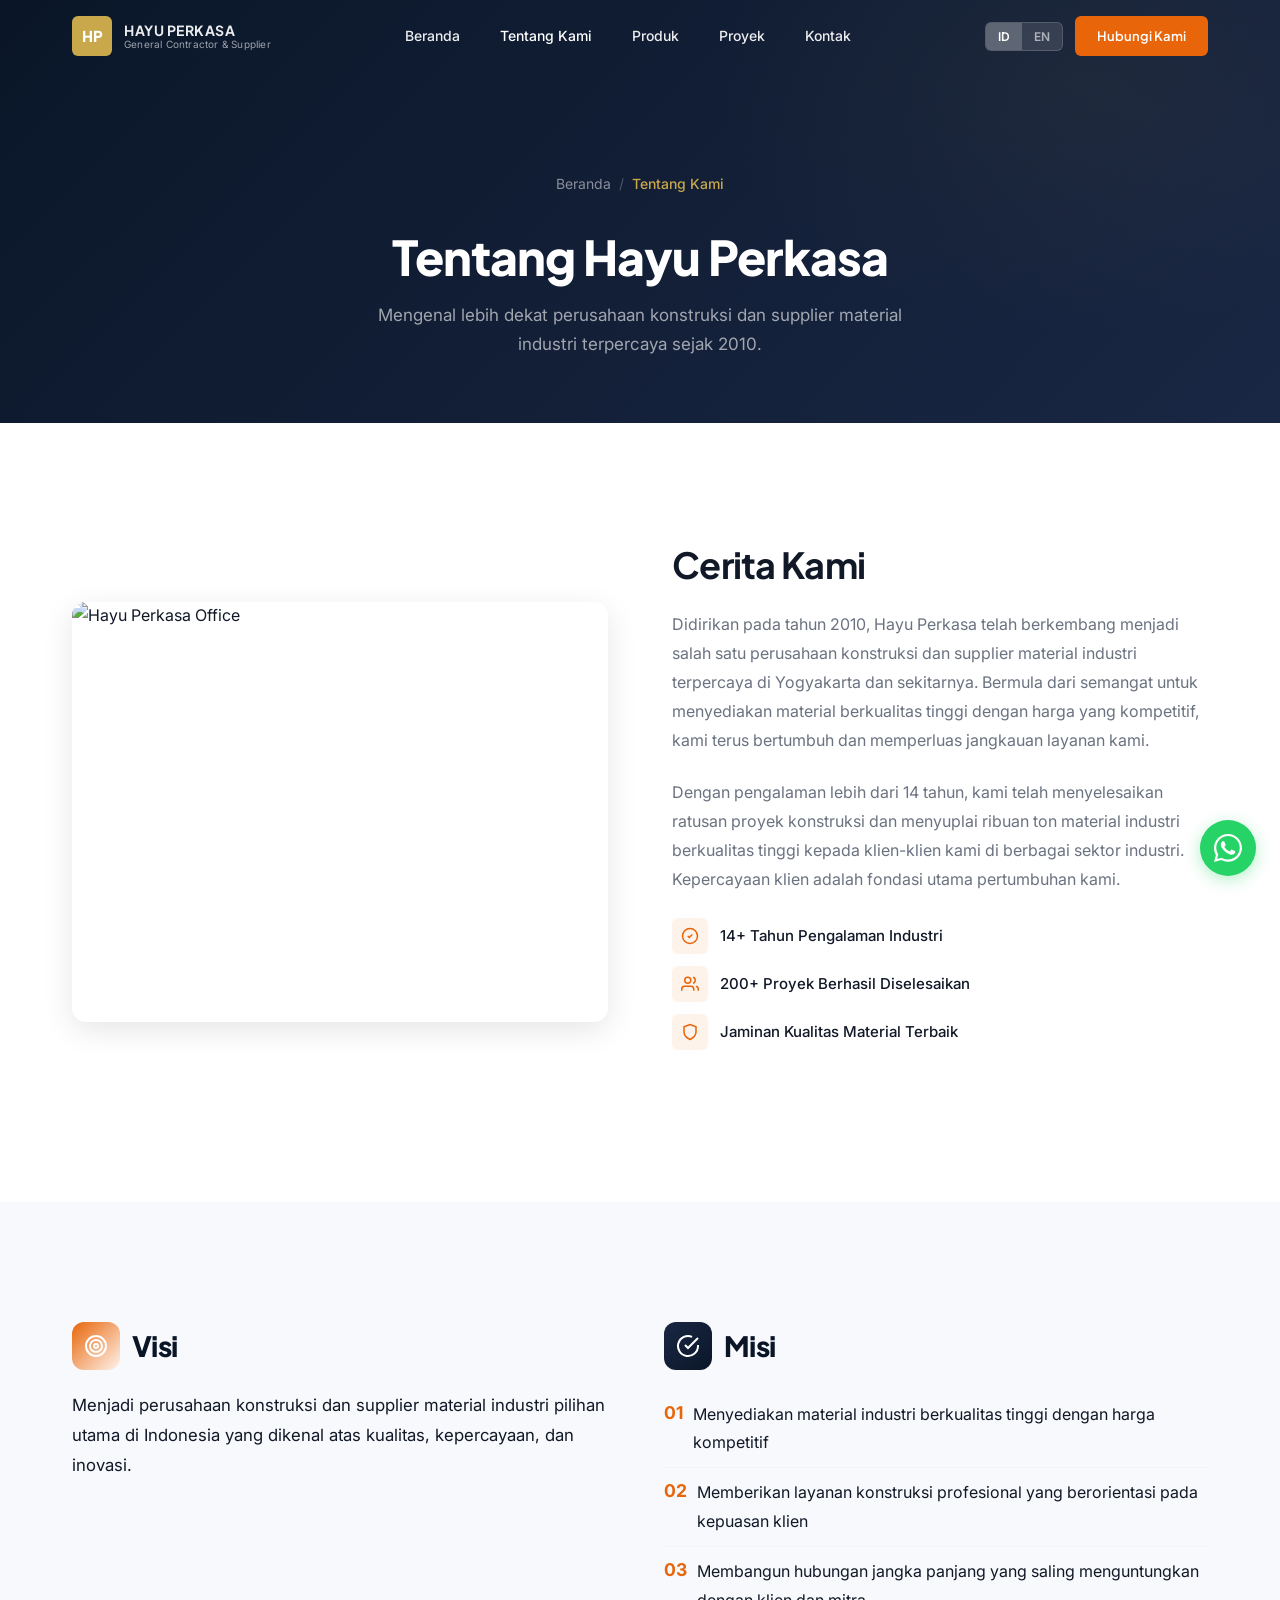
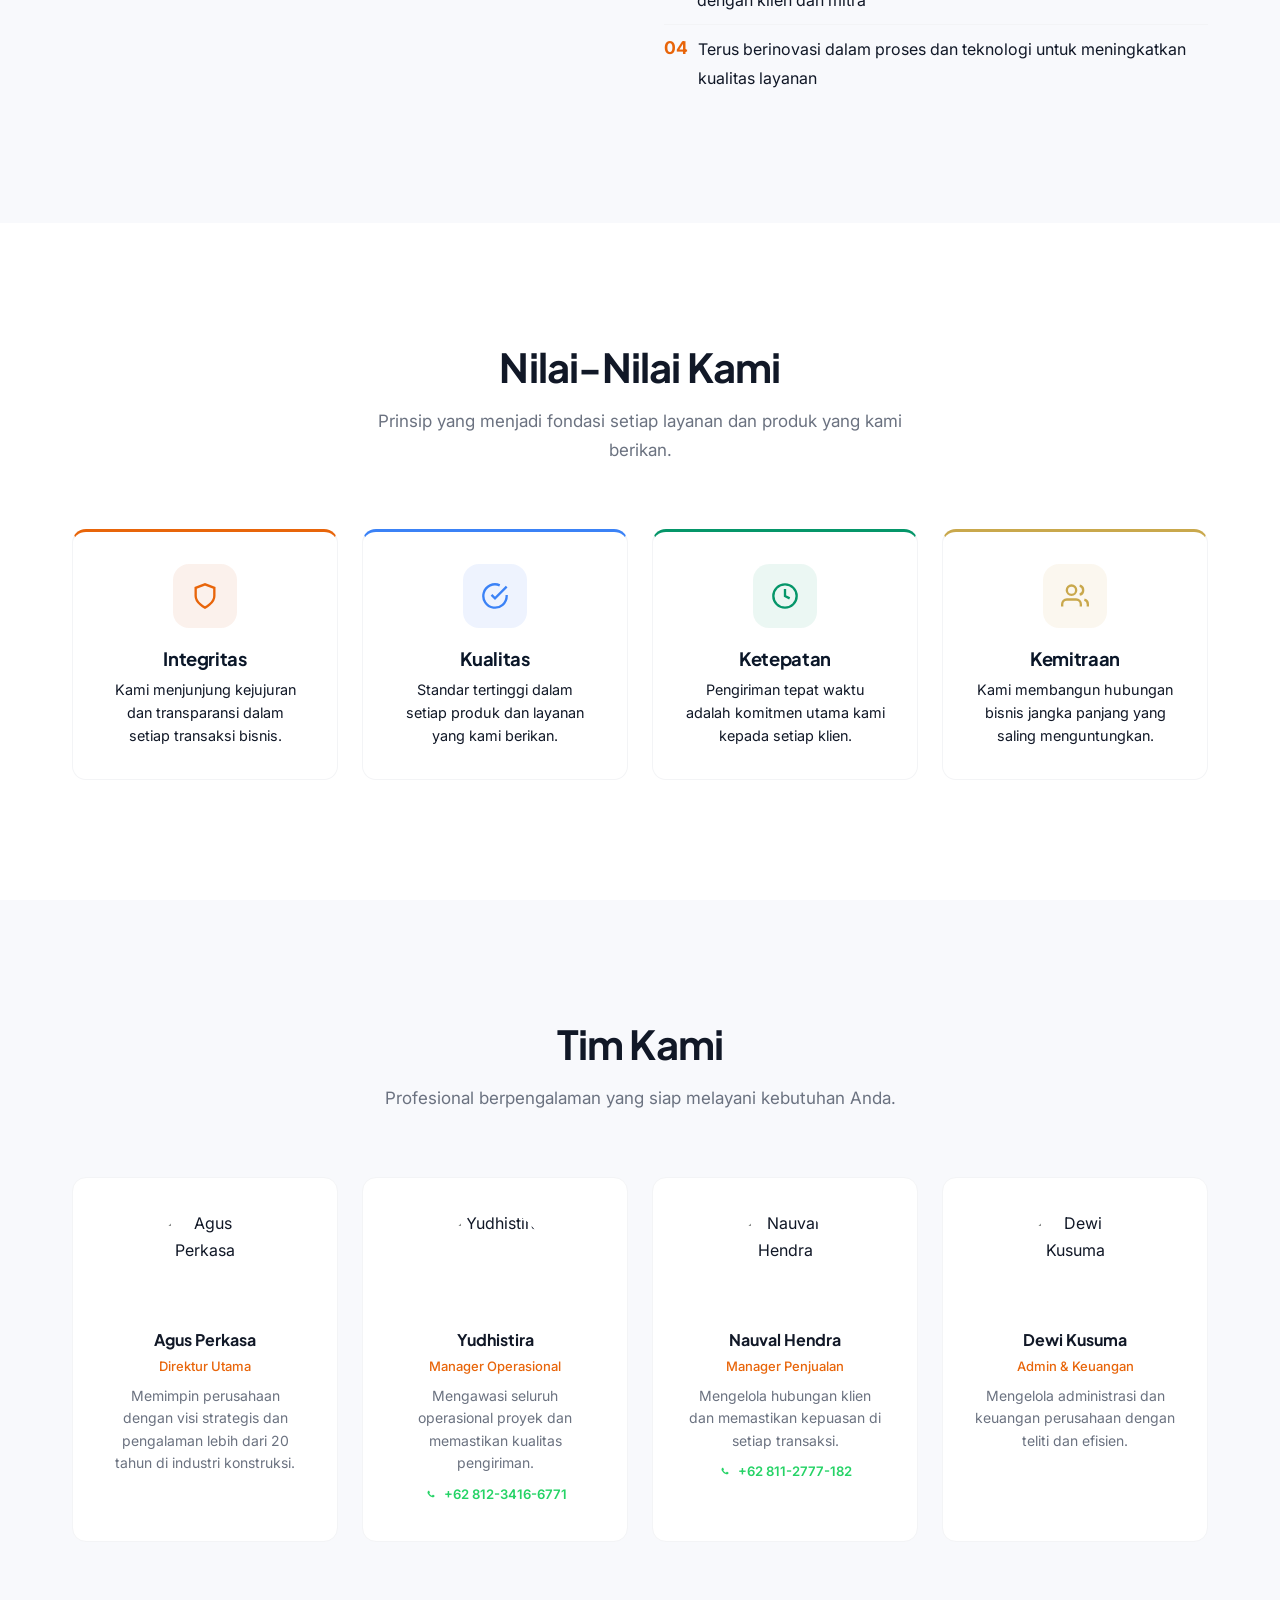
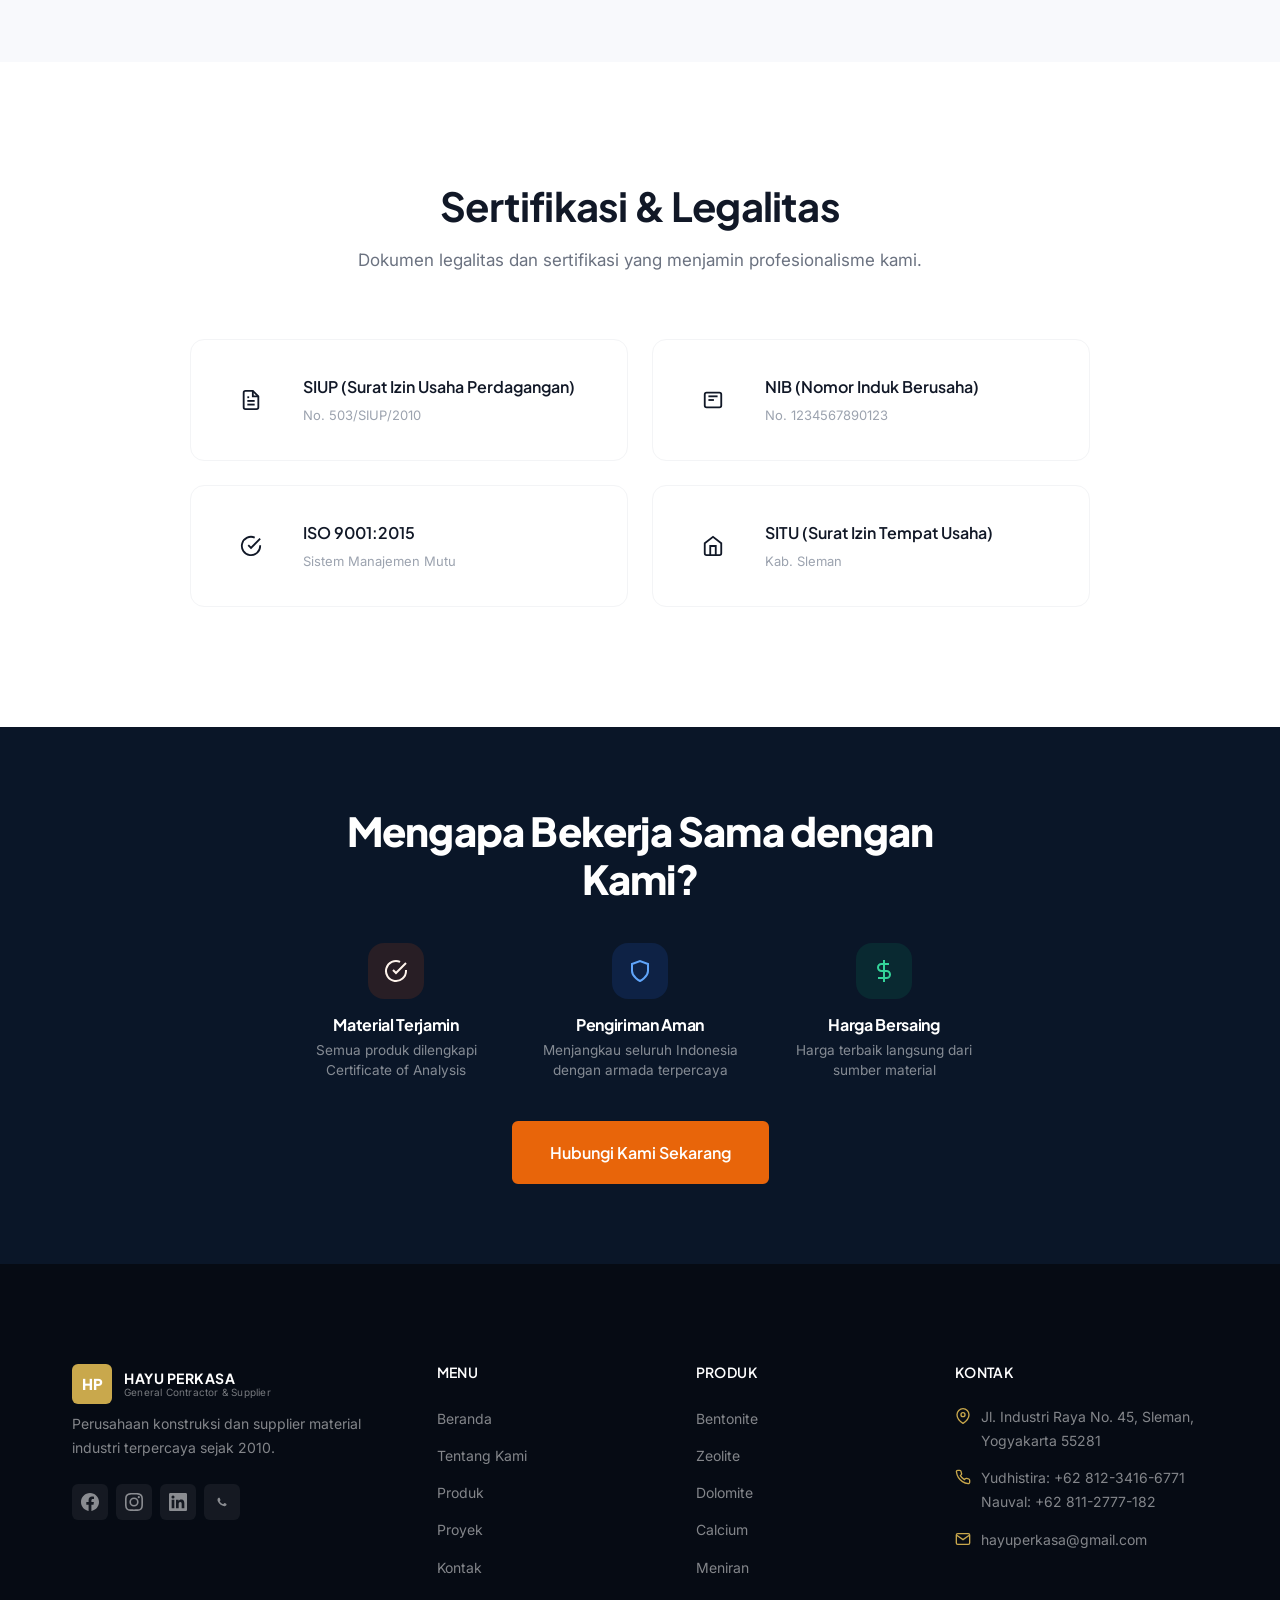
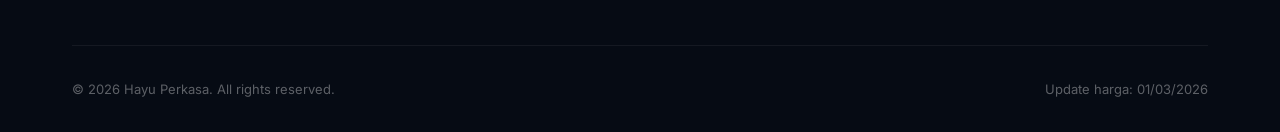
==== commit e6227f8a: "v5.2: rename Yudi Prasetyo → Yudhistira, hide prices (- Rp), fix contact SVG sizes" ====
--- a/about.html
+++ b/about.html
@@ -199,8 +199,8 @@
           <p class="team-bio">Memimpin perusahaan dengan visi strategis dan pengalaman lebih dari 20 tahun di industri konstruksi.</p>
         </div>
         <div class="team-card card">
-          <img class="team-photo" src="https://picsum.photos/300/300?random=82" alt="Yudi Prasetyo" loading="lazy">
-          <div class="team-name">Yudi Prasetyo</div>
+          <img class="team-photo" src="https://picsum.photos/300/300?random=82" alt="Yudhistira" loading="lazy">
+          <div class="team-name">Yudhistira</div>
           <div class="team-position">Manager Operasional</div>
           <p class="team-bio">Mengawasi seluruh operasional proyek dan memastikan kualitas pengiriman.</p>
           <a href="https://wa.me/6281234166771" target="_blank" rel="noopener noreferrer" style="display:inline-flex;align-items:center;gap:6px;color:var(--color-wa-green);font-size:0.82rem;font-weight:600;margin-top:8px;">
@@ -357,7 +357,7 @@
           </div>
           <div class="footer-contact-item">
             <svg fill="none" stroke="currentColor" stroke-width="2" viewBox="0 0 24 24"><path d="M22 16.92v3a2 2 0 0 1-2.18 2 19.79 19.79 0 0 1-8.63-3.07 19.5 19.5 0 0 1-6-6 19.79 19.79 0 0 1-3.07-8.67A2 2 0 0 1 4.11 2h3a2 2 0 0 1 2 1.72c.127.96.361 1.903.7 2.81a2 2 0 0 1-.45 2.11L8.09 9.91a16 16 0 0 0 6 6l1.27-1.27a2 2 0 0 1 2.11-.45c.907.339 1.85.573 2.81.7A2 2 0 0 1 22 16.92z"/></svg>
-            <span>Yudi: +62 812-3416-6771<br>Nauval: +62 811-2777-182</span>
+            <span>Yudhistira: +62 812-3416-6771<br>Nauval: +62 811-2777-182</span>
           </div>
           <div class="footer-contact-item">
             <svg fill="none" stroke="currentColor" stroke-width="2" viewBox="0 0 24 24"><path d="M4 4h16c1.1 0 2 .9 2 2v12c0 1.1-.9 2-2 2H4c-1.1 0-2-.9-2-2V6c0-1.1.9-2 2-2z"/><path d="M22 6l-10 7L2 6"/></svg>
--- a/css/style.css
+++ b/css/style.css
@@ -1,94 +1,85 @@
 /* ============================================
-   HAYU PERKASA — Premium Design System v2.0
-   General Contractor & Supplier
-   Fonts: Plus Jakarta Sans + Inter
+   HAYU PERKASA — Premium Corporate v5.0
+   Clean · Authoritative · World-class
    ============================================ */
 
-/* ---------- CSS Custom Properties ---------- */
+/* ===== VARIABLES ===== */
 :root {
-  /* Colors — refined palette */
-  --color-primary: #0C1D37;
-  --color-primary-rgb: 12, 29, 55;
-  --color-secondary: #162D5A;
-  --color-accent: #D4581A;
-  --color-accent-light: #F07A3A;
-  --color-accent-hover: #B44A14;
-  --color-accent-rgb: 212, 88, 26;
-  --color-gold: #D4A84B;
-  --color-gold-light: #E8C46A;
-  --color-off-white: #F8F7F4;
-  --color-cream: #FAF9F6;
+  --color-primary: #0A1628;
+  --color-primary-rgb: 10, 22, 40;
+  --color-secondary: #1A2744;
+  --color-accent: #E8650A;
+  --color-accent-hover: #D45A00;
+  --color-accent-rgb: 232, 101, 10;
+  --color-accent-light: #FFF4EC;
+  --color-gold: #C9A84C;
+  --color-gold-dark: #B39340;
+  --color-gold-rgb: 201, 168, 76;
+  --color-gold-light: rgba(201, 168, 76, 0.08);
+  --color-off-white: #F8F9FC;
+  --color-cream: #FAF8F3;
   --color-white: #FFFFFF;
-  --color-dark: #080B11;
-  --color-text: #1A1D26;
-  --color-text-light: #5A6478;
-  --color-text-muted: #8C95A8;
-  --color-border: #E2E5EC;
-  --color-border-light: #EEF0F4;
+  --color-dark: #060B14;
+  --color-text: #111827;
+  --color-text-secondary: #6B7280;
+  --color-text-muted: #9CA3AF;
+  --color-border: #E5E7EB;
+  --color-border-light: #F3F4F6;
   --color-success: #10B981;
   --color-wa-green: #25D366;
 
-  /* Category Colors */
-  --color-cat-bentonite: #3B7BF6;
-  --color-cat-zeolite: #0CA678;
-  --color-cat-dolomite: #E8940A;
-  --color-cat-calcium: #8B5CF6;
-  --color-cat-meniran: #14B8A6;
-
-  /* Fonts — premium pairing */
+  --color-cat-bentonite: #3B82F6;
+  --color-cat-zeolite: #059669;
+  --color-cat-dolomite: #D97706;
+  --color-cat-calcium: #7C3AED;
+  --color-cat-meniran: #0D9488;
+
   --font-heading: 'Plus Jakarta Sans', sans-serif;
   --font-body: 'Inter', sans-serif;
 
-  /* Spacing — improved rhythm */
   --space-xs: 4px;
   --space-sm: 8px;
   --space-md: 16px;
   --space-lg: 24px;
   --space-xl: 32px;
   --space-2xl: 48px;
-  --space-3xl: 72px;
-  --space-4xl: 112px;
-
-  /* Radius — softer, premium */
+  --space-3xl: 64px;
+  --space-4xl: 100px;
+  --space-5xl: 120px;
+
+  --radius-xs: 4px;
   --radius-sm: 6px;
   --radius-md: 10px;
-  --radius-lg: 16px;
-  --radius-xl: 24px;
-  --radius-2xl: 32px;
+  --radius-lg: 14px;
+  --radius-xl: 20px;
+  --radius-2xl: 28px;
   --radius-full: 9999px;
 
-  /* Shadows — layered, realistic */
   --shadow-xs: 0 1px 2px rgba(0,0,0,0.04);
-  --shadow-sm: 0 1px 3px rgba(0,0,0,0.06), 0 1px 2px rgba(0,0,0,0.04);
-  --shadow-md: 0 4px 6px -1px rgba(0,0,0,0.06), 0 2px 4px -2px rgba(0,0,0,0.04);
-  --shadow-lg: 0 10px 15px -3px rgba(0,0,0,0.07), 0 4px 6px -4px rgba(0,0,0,0.04);
-  --shadow-xl: 0 20px 25px -5px rgba(0,0,0,0.08), 0 8px 10px -6px rgba(0,0,0,0.04);
-  --shadow-2xl: 0 25px 50px -12px rgba(0,0,0,0.15);
-  --shadow-card: 0 1px 3px rgba(12,29,55,0.04), 0 4px 12px rgba(12,29,55,0.04);
-  --shadow-card-hover: 0 8px 30px rgba(12,29,55,0.10), 0 4px 12px rgba(12,29,55,0.06);
-  --shadow-navbar: 0 1px 0 rgba(0,0,0,0.04), 0 4px 24px rgba(0,0,0,0.08);
-  --shadow-glow-accent: 0 0 40px rgba(212,88,26,0.15);
-  --shadow-glow-blue: 0 0 40px rgba(59,123,246,0.1);
-
-  /* Transitions — smooth */
-  --transition: all 0.3s cubic-bezier(0.4, 0, 0.2, 1);
-  --transition-fast: all 0.15s cubic-bezier(0.4, 0, 0.2, 1);
-  --transition-slow: all 0.5s cubic-bezier(0.25, 0.1, 0, 1);
-  --transition-bounce: all 0.4s cubic-bezier(0.34, 1.56, 0.64, 1);
-
-  /* Layout */
-  --container-max: 1280px;
-  --container-narrow: 860px;
-  --navbar-height: 76px;
+  --shadow-sm: 0 1px 3px rgba(0,0,0,0.06);
+  --shadow-md: 0 4px 12px rgba(0,0,0,0.08);
+  --shadow-lg: 0 8px 30px rgba(0,0,0,0.1);
+  --shadow-xl: 0 20px 50px rgba(0,0,0,0.14);
+  --shadow-card: 0 1px 3px rgba(0,0,0,0.04), 0 4px 16px rgba(0,0,0,0.04);
+  --shadow-card-hover: 0 12px 40px rgba(0,0,0,0.12);
+  --shadow-glass: 0 8px 32px rgba(0,0,0,0.06), inset 0 0 0 1px rgba(255,255,255,0.1);
+  --shadow-navbar: 0 1px 0 rgba(0,0,0,0.05);
+
+  --ease: cubic-bezier(0.25, 0.1, 0.25, 1);
+  --ease-out: cubic-bezier(0, 0, 0.2, 1);
+  --ease-spring: cubic-bezier(0.34, 1.56, 0.64, 1);
+  --transition: all 0.3s var(--ease);
+  --transition-fast: all 0.15s var(--ease);
+  --transition-slow: all 0.5s var(--ease-out);
+
+  --container-max: 1200px;
+  --container-narrow: 800px;
+  --navbar-height: 72px;
   --navbar-height-scrolled: 64px;
 }
 
-/* ---------- Reset & Base ---------- */
-*, *::before, *::after {
-  margin: 0;
-  padding: 0;
-  box-sizing: border-box;
-}
+/* ===== RESET ===== */
+*, *::before, *::after { margin: 0; padding: 0; box-sizing: border-box; }
 
 html {
   scroll-behavior: smooth;
@@ -101,429 +92,312 @@
   font-family: var(--font-body);
   font-weight: 400;
   font-size: 16px;
-  line-height: 1.65;
+  line-height: 1.7;
   color: var(--color-text);
-  background-color: var(--color-white);
+  background: var(--color-white);
   overflow-x: hidden;
-  font-optical-sizing: auto;
-}
-
-img {
-  max-width: 100%;
-  height: auto;
-  display: block;
-}
-
-a {
-  text-decoration: none;
-  color: inherit;
-  transition: var(--transition);
-}
-
-ul, ol { list-style: none; }
-
-button {
-  border: none;
-  cursor: pointer;
-  font-family: var(--font-body);
-  transition: var(--transition);
-}
-
-input, textarea, select {
-  font-family: var(--font-body);
-  font-size: 15px;
-  border: 1.5px solid var(--color-border);
-  border-radius: var(--radius-md);
-  padding: 13px 18px;
-  outline: none;
-  transition: var(--transition);
-  width: 100%;
-  background: var(--color-white);
-  color: var(--color-text);
-}
-
-input:focus, textarea:focus, select:focus {
-  border-color: var(--color-accent);
-  box-shadow: 0 0 0 4px rgba(var(--color-accent-rgb), 0.08);
-}
-
-textarea { resize: vertical; min-height: 100px; }
-
-::selection {
-  background: var(--color-accent);
-  color: var(--color-white);
-}
-
-/* ---------- Typography ---------- */
-.heading-xl {
-  font-family: var(--font-heading);
-  font-weight: 800;
-  font-size: clamp(2.75rem, 5.5vw, 4.25rem);
-  line-height: 1.08;
-  letter-spacing: -0.035em;
-}
-
-.heading-lg {
-  font-family: var(--font-heading);
-  font-weight: 700;
-  font-size: clamp(2.25rem, 4.5vw, 3.25rem);
-  line-height: 1.12;
-  letter-spacing: -0.025em;
-}
-
-.heading-md {
-  font-family: var(--font-heading);
-  font-weight: 700;
-  font-size: clamp(1.5rem, 3vw, 2.25rem);
-  line-height: 1.2;
-  letter-spacing: -0.02em;
-}
-
-.heading-sm {
-  font-family: var(--font-heading);
-  font-weight: 700;
-  font-size: clamp(1.125rem, 2vw, 1.5rem);
-  line-height: 1.3;
-  letter-spacing: -0.015em;
-}
-
-.body-lg { font-size: 1.125rem; line-height: 1.75; }
-.body-md { font-size: 1rem; line-height: 1.65; }
-.body-sm { font-size: 0.875rem; line-height: 1.55; }
-.caption { font-size: 0.75rem; line-height: 1.4; letter-spacing: 0.04em; text-transform: uppercase; font-weight: 600; }
-
-/* ---------- Layout Utilities ---------- */
+}
+
+a { text-decoration: none; color: inherit; }
+img { max-width: 100%; display: block; }
+button { cursor: pointer; border: none; background: none; font-family: inherit; }
+ul { list-style: none; }
+input, select, textarea { font-family: inherit; font-size: inherit; }
+
+/* ===== LAYOUT ===== */
 .container {
   max-width: var(--container-max);
   margin: 0 auto;
-  padding: 0 40px;
-}
-
-.container-narrow {
-  max-width: var(--container-narrow);
-  margin: 0 auto;
-  padding: 0 40px;
-}
-
-.grid-2 { display: grid; grid-template-columns: repeat(2, 1fr); gap: var(--space-xl); }
-.grid-3 { display: grid; grid-template-columns: repeat(3, 1fr); gap: var(--space-xl); }
-.grid-4 { display: grid; grid-template-columns: repeat(4, 1fr); gap: var(--space-lg); }
-.flex-center { display: flex; align-items: center; justify-content: center; }
-.flex-between { display: flex; align-items: center; justify-content: space-between; }
-.flex-start { display: flex; align-items: flex-start; }
-.section-padding { padding: var(--space-4xl) 0; }
-.section-padding-sm { padding: var(--space-3xl) 0; }
-
-/* ---------- Section Header ---------- */
+  padding: 0 32px;
+}
+
+.section-padding { padding: var(--space-5xl) 0; }
+.section-padding-sm { padding: var(--space-4xl) 0; }
+
 .section-header {
   text-align: center;
   margin-bottom: var(--space-3xl);
-  max-width: 620px;
-  margin-left: auto;
-  margin-right: auto;
-}
-
+}
 .section-header h2 {
   font-family: var(--font-heading);
-  font-weight: 800;
-  font-size: clamp(2rem, 4vw, 2.75rem);
-  color: var(--color-primary);
+  font-size: clamp(1.75rem, 4vw, 2.5rem);
+  font-weight: 700;
+  color: var(--color-text);
   margin-bottom: var(--space-md);
-  letter-spacing: -0.03em;
-  position: relative;
-}
-
-.section-header h2::after {
-  content: '';
-  display: block;
-  width: 48px;
-  height: 3px;
-  background: var(--color-accent);
-  border-radius: 2px;
-  margin: var(--space-md) auto 0;
-}
-
+  letter-spacing: -0.02em;
+  line-height: 1.2;
+}
 .section-header p {
-  color: var(--color-text-light);
-  font-size: 1.05rem;
-  line-height: 1.75;
-  font-weight: 400;
-}
-
-/* ---------- Buttons ---------- */
+  font-size: 1.0625rem;
+  color: var(--color-text-secondary);
+  max-width: 580px;
+  margin: 0 auto;
+  line-height: 1.7;
+}
+
+/* Grid systems */
+.grid-2 { display: grid; grid-template-columns: repeat(2, 1fr); gap: var(--space-lg); }
+.grid-3 { display: grid; grid-template-columns: repeat(3, 1fr); gap: var(--space-lg); }
+.grid-4 { display: grid; grid-template-columns: repeat(4, 1fr); gap: var(--space-lg); }
+
+/* =========================================
+   TYPOGRAPHY
+   ========================================= */
+h1, h2, h3, h4, h5, h6 {
+  font-family: var(--font-heading);
+  font-weight: 700;
+  color: var(--color-text);
+  line-height: 1.2;
+  letter-spacing: -0.02em;
+}
+
+/* =========================================
+   BUTTONS
+   ========================================= */
 .btn {
   display: inline-flex;
   align-items: center;
   justify-content: center;
-  gap: var(--space-sm);
-  padding: 14px 34px;
-  font-family: var(--font-body);
+  gap: 8px;
+  font-family: var(--font-heading);
   font-weight: 600;
-  font-size: 0.9rem;
-  border-radius: var(--radius-md);
+  font-size: 0.9375rem;
+  padding: 12px 28px;
+  border-radius: var(--radius-sm);
   transition: var(--transition);
+  border: 2px solid transparent;
+  white-space: nowrap;
   cursor: pointer;
-  border: 2px solid transparent;
-  line-height: 1;
-  white-space: nowrap;
-  letter-spacing: -0.01em;
-  position: relative;
-  overflow: hidden;
-}
+  text-decoration: none;
+}
+.btn-sm { padding: 8px 18px; font-size: 0.8125rem; }
+.btn-lg { padding: 16px 36px; font-size: 1rem; }
 
 .btn-primary {
   background: var(--color-accent);
-  color: var(--color-white);
+  color: #fff;
   border-color: var(--color-accent);
-  box-shadow: 0 2px 8px rgba(var(--color-accent-rgb), 0.25), 0 1px 2px rgba(var(--color-accent-rgb), 0.15);
-}
-
+}
 .btn-primary:hover {
   background: var(--color-accent-hover);
   border-color: var(--color-accent-hover);
-  transform: translateY(-2px);
-  box-shadow: 0 6px 20px rgba(var(--color-accent-rgb), 0.35), 0 2px 6px rgba(var(--color-accent-rgb), 0.2);
-}
-
-.btn-secondary {
-  background: transparent;
-  color: var(--color-white);
-  border: 2px solid rgba(255,255,255,0.3);
-  backdrop-filter: blur(4px);
-}
-
-.btn-secondary:hover {
-  background: var(--color-white);
-  color: var(--color-primary);
-  border-color: var(--color-white);
-  transform: translateY(-2px);
+  transform: translateY(-1px);
+  box-shadow: 0 4px 12px rgba(var(--color-accent-rgb), 0.3);
+}
+
+.btn-gold {
+  background: var(--color-gold);
+  color: #fff;
+  border-color: var(--color-gold);
+}
+.btn-gold:hover {
+  background: var(--color-gold-dark);
+  border-color: var(--color-gold-dark);
+  transform: translateY(-1px);
+  box-shadow: 0 4px 12px rgba(var(--color-gold-rgb), 0.3);
 }
 
 .btn-outline-dark {
   background: transparent;
+  color: var(--color-text);
+  border-color: var(--color-border);
+}
+.btn-outline-dark:hover {
+  border-color: var(--color-text);
+  background: var(--color-text);
+  color: #fff;
+}
+
+.btn-white {
+  background: #fff;
   color: var(--color-primary);
-  border: 1.5px solid var(--color-border);
-}
-
-.btn-outline-dark:hover {
-  background: var(--color-primary);
-  color: var(--color-white);
-  border-color: var(--color-primary);
+  border-color: #fff;
+}
+.btn-white:hover {
+  background: var(--color-off-white);
   transform: translateY(-1px);
-}
-
-.btn-white {
-  background: var(--color-white);
-  color: var(--color-primary);
-  font-weight: 700;
-  border-color: var(--color-white);
-  box-shadow: 0 4px 16px rgba(0,0,0,0.12);
-}
-
-.btn-white:hover {
-  transform: translateY(-3px);
-  box-shadow: 0 12px 32px rgba(0,0,0,0.2);
-}
-
-.btn-sm { padding: 10px 22px; font-size: 0.82rem; }
-.btn-lg { padding: 18px 44px; font-size: 1rem; letter-spacing: -0.01em; }
-
-/* ---------- Badges ---------- */
+  box-shadow: 0 4px 12px rgba(255,255,255,0.2);
+}
+
+/* =========================================
+   BADGES
+   ========================================= */
 .badge {
   display: inline-flex;
   align-items: center;
-  padding: 5px 14px;
+  padding: 4px 12px;
   border-radius: var(--radius-full);
-  font-size: 0.72rem;
-  font-weight: 700;
-  letter-spacing: 0.04em;
-  text-transform: uppercase;
-}
-
-.badge-bentonite { background: rgba(59,123,246,0.1); color: var(--color-cat-bentonite); }
-.badge-zeolite { background: rgba(12,166,120,0.1); color: var(--color-cat-zeolite); }
-.badge-dolomite { background: rgba(232,148,10,0.1); color: var(--color-cat-dolomite); }
-.badge-calcium { background: rgba(139,92,246,0.1); color: var(--color-cat-calcium); }
-.badge-meniran { background: rgba(20,184,166,0.1); color: var(--color-cat-meniran); }
-.badge-konstruksi { background: rgba(var(--color-accent-rgb),0.1); color: var(--color-accent); }
-.badge-supply { background: rgba(59,123,246,0.1); color: var(--color-cat-bentonite); }
-
-/* ---------- Cards ---------- */
-.card {
-  background: var(--color-white);
-  border: 1px solid var(--color-border-light);
-  border-radius: var(--radius-xl);
-  overflow: hidden;
-  transition: var(--transition-slow);
-}
-
-.card:hover {
-  transform: translateY(-8px);
-  box-shadow: var(--shadow-card-hover);
-  border-color: transparent;
-}
-
-.card-dark {
-  background: var(--color-secondary);
-  border: 1px solid rgba(255,255,255,0.06);
-  border-radius: var(--radius-xl);
-  color: var(--color-white);
-}
-
-/* ---------- Navbar ---------- */
+  font-size: 0.75rem;
+  font-weight: 600;
+  letter-spacing: 0.02em;
+  line-height: 1.4;
+}
+.badge-bentonite { background: rgba(59,130,246,0.1); color: var(--color-cat-bentonite); }
+.badge-zeolite { background: rgba(5,150,105,0.1); color: var(--color-cat-zeolite); }
+.badge-dolomite { background: rgba(217,119,6,0.1); color: var(--color-cat-dolomite); }
+.badge-calcium { background: rgba(124,58,237,0.1); color: var(--color-cat-calcium); }
+.badge-meniran { background: rgba(13,148,136,0.1); color: var(--color-cat-meniran); }
+.badge-konstruksi { background: rgba(232,101,10,0.12); color: var(--color-accent); }
+.badge-supply { background: rgba(201,168,76,0.12); color: var(--color-gold-dark); }
+
+/* =========================================
+   LINK ARROW
+   ========================================= */
+.link-arrow {
+  display: inline-flex;
+  align-items: center;
+  font-family: var(--font-heading);
+  font-weight: 600;
+  font-size: 0.9375rem;
+  color: var(--color-accent);
+  transition: var(--transition);
+}
+.link-arrow:hover {
+  color: var(--color-accent-hover);
+  gap: 4px;
+}
+
+/* =========================================
+   NAVBAR
+   ========================================= */
 .navbar {
   position: fixed;
   top: 0;
   left: 0;
+  right: 0;
+  z-index: 1000;
+  height: var(--navbar-height);
+  display: flex;
+  align-items: center;
+  transition: var(--transition);
+  background: transparent;
+}
+.navbar.scrolled {
+  background: rgba(255,255,255,0.97);
+  backdrop-filter: blur(12px);
+  -webkit-backdrop-filter: blur(12px);
+  box-shadow: 0 1px 3px rgba(0,0,0,0.06);
+  height: var(--navbar-height-scrolled);
+}
+.navbar > .container {
+  display: flex;
+  align-items: center;
+  justify-content: space-between;
   width: 100%;
-  height: var(--navbar-height);
-  z-index: 1000;
-  background: rgba(var(--color-primary-rgb), 0.85);
-  backdrop-filter: blur(24px) saturate(180%);
-  -webkit-backdrop-filter: blur(24px) saturate(180%);
-  transition: var(--transition);
-  border-bottom: 1px solid rgba(255,255,255,0.04);
-}
-
-.navbar.scrolled {
-  height: var(--navbar-height-scrolled);
-  background: rgba(var(--color-primary-rgb), 0.96);
-  box-shadow: var(--shadow-navbar);
-}
-
-.navbar .container {
-  display: flex;
-  align-items: center;
-  justify-content: space-between;
-  height: 100%;
-}
-
+}
+
+/* Brand */
 .navbar-brand {
   display: flex;
   align-items: center;
   gap: 12px;
   text-decoration: none;
 }
-
 .navbar-logo {
-  width: 42px;
-  height: 42px;
-  background: var(--color-accent);
-  border-radius: var(--radius-md);
+  width: 40px;
+  height: 40px;
+  background: var(--color-gold);
+  color: #fff;
   display: flex;
   align-items: center;
   justify-content: center;
   font-family: var(--font-heading);
   font-weight: 800;
-  font-size: 1rem;
-  color: var(--color-white);
-  flex-shrink: 0;
-  letter-spacing: -0.02em;
-}
-
-.navbar-brand-text { display: flex; flex-direction: column; }
-
+  font-size: 15px;
+  border-radius: var(--radius-sm);
+  letter-spacing: -0.5px;
+}
+.navbar-brand-text { display: flex; flex-direction: column; line-height: 1.2; }
 .navbar-brand-name {
   font-family: var(--font-heading);
-  font-weight: 800;
-  font-size: 0.95rem;
-  color: var(--color-white);
-  letter-spacing: 0.02em;
-  line-height: 1.2;
-}
-
+  font-weight: 700;
+  font-size: 14px;
+  color: var(--color-text);
+  letter-spacing: 0.5px;
+}
 .navbar-brand-tagline {
-  font-size: 0.65rem;
-  color: rgba(255,255,255,0.4);
-  letter-spacing: 0.08em;
-  text-transform: uppercase;
+  font-size: 10px;
+  color: var(--color-text-muted);
+  font-weight: 400;
+  letter-spacing: 0.2px;
+}
+
+/* Nav color on hero (before scroll) */
+.navbar:not(.scrolled) .navbar-brand-name,
+.navbar:not(.scrolled) .navbar-nav a { color: rgba(255,255,255,0.92); }
+.navbar:not(.scrolled) .navbar-brand-tagline { color: rgba(255,255,255,0.6); }
+.navbar:not(.scrolled) .navbar-logo { background: var(--color-gold); }
+
+/* Nav links */
+.navbar-nav {
+  display: flex;
+  align-items: center;
+  gap: 8px;
+}
+.navbar-nav a {
+  font-family: var(--font-body);
   font-weight: 500;
-}
-
-.navbar-nav {
-  display: flex;
-  align-items: center;
-  gap: 2px;
-}
-
-.navbar-nav a {
-  color: rgba(255,255,255,0.6);
   font-size: 0.875rem;
-  font-weight: 500;
-  padding: 8px 18px;
-  border-radius: var(--radius-md);
-  transition: var(--transition);
-  position: relative;
-  letter-spacing: -0.01em;
-}
-
+  color: var(--color-text-secondary);
+  padding: 8px 16px;
+  border-radius: var(--radius-sm);
+  transition: var(--transition-fast);
+}
 .navbar-nav a:hover,
 .navbar-nav a.active {
-  color: var(--color-white);
-  background: rgba(255,255,255,0.07);
-}
-
-.navbar-nav a.active::after {
-  content: '';
-  position: absolute;
-  bottom: 2px;
-  left: 50%;
-  transform: translateX(-50%);
-  width: 18px;
-  height: 2px;
-  background: var(--color-accent);
-  border-radius: 1px;
-}
-
+  color: var(--color-text);
+}
+.navbar:not(.scrolled) .navbar-nav a:hover,
+.navbar:not(.scrolled) .navbar-nav a.active { color: #fff; }
+
+/* Nav actions */
 .navbar-actions {
   display: flex;
   align-items: center;
-  gap: 14px;
-}
-
+  gap: 12px;
+}
 .lang-toggle {
   display: flex;
-  align-items: center;
-  background: rgba(255,255,255,0.06);
-  border-radius: var(--radius-full);
-  padding: 3px;
-  gap: 2px;
-}
-
+  background: var(--color-off-white);
+  border-radius: var(--radius-sm);
+  overflow: hidden;
+  border: 1px solid var(--color-border);
+}
+.navbar:not(.scrolled) .lang-toggle {
+  background: rgba(255,255,255,0.12);
+  border-color: rgba(255,255,255,0.15);
+}
 .lang-toggle button {
   padding: 6px 12px;
+  font-size: 0.75rem;
+  font-weight: 600;
+  color: var(--color-text-muted);
+  transition: var(--transition-fast);
   border: none;
-  background: transparent;
-  color: rgba(255,255,255,0.4);
-  font-size: 0.72rem;
-  font-weight: 700;
-  border-radius: var(--radius-full);
-  cursor: pointer;
-  transition: var(--transition-fast);
-  letter-spacing: 0.04em;
-}
-
+  background: none;
+}
 .lang-toggle button.active {
+  background: var(--color-primary);
+  color: #fff;
+}
+.navbar:not(.scrolled) .lang-toggle button { color: rgba(255,255,255,0.6); }
+.navbar:not(.scrolled) .lang-toggle button.active {
+  background: rgba(255,255,255,0.2);
+  color: #fff;
+}
+
+.btn-cta-nav {
+  font-family: var(--font-heading);
+  font-weight: 600;
+  font-size: 0.8125rem;
+  padding: 9px 22px;
   background: var(--color-accent);
-  color: var(--color-white);
-}
-
-.btn-cta-nav {
-  padding: 10px 26px;
-  background: var(--color-accent);
-  color: var(--color-white);
-  border: none;
-  border-radius: var(--radius-md);
-  font-size: 0.82rem;
-  font-weight: 700;
-  cursor: pointer;
-  letter-spacing: -0.01em;
+  color: #fff;
+  border-radius: var(--radius-sm);
   transition: var(--transition);
 }
-
 .btn-cta-nav:hover {
   background: var(--color-accent-hover);
-  box-shadow: 0 4px 16px rgba(var(--color-accent-rgb), 0.35);
   transform: translateY(-1px);
 }
 
@@ -532,1372 +406,1254 @@
   display: none;
   flex-direction: column;
   gap: 5px;
+  width: 28px;
+  padding: 4px 0;
   cursor: pointer;
-  padding: 8px;
-  background: none;
-  border: none;
-  z-index: 1001;
-}
-
+}
 .hamburger span {
   display: block;
-  width: 22px;
   height: 2px;
-  background: var(--color-white);
+  background: var(--color-text);
   border-radius: 2px;
   transition: var(--transition);
 }
-
+.navbar:not(.scrolled) .hamburger span { background: #fff; }
 .hamburger.open span:nth-child(1) { transform: rotate(45deg) translate(5px, 5px); }
 .hamburger.open span:nth-child(2) { opacity: 0; }
 .hamburger.open span:nth-child(3) { transform: rotate(-45deg) translate(5px, -5px); }
 
-/* Mobile Nav */
+/* Mobile nav */
 .mobile-nav {
   display: none;
   position: fixed;
   top: var(--navbar-height);
   left: 0;
-  width: 100%;
-  background: rgba(var(--color-primary-rgb), 0.98);
-  backdrop-filter: blur(24px);
-  padding: var(--space-lg) var(--space-xl);
+  right: 0;
+  background: #fff;
+  box-shadow: var(--shadow-lg);
+  padding: var(--space-lg);
+  z-index: 999;
   transform: translateY(-100%);
   opacity: 0;
   transition: var(--transition);
-  border-bottom: 1px solid rgba(255,255,255,0.04);
-  z-index: 999;
-}
-
-.mobile-nav.open { transform: translateY(0); opacity: 1; }
-
+}
+.mobile-nav.open {
+  transform: translateY(0);
+  opacity: 1;
+}
 .mobile-nav a {
   display: block;
-  color: rgba(255,255,255,0.7);
-  padding: 14px 0;
+  padding: 12px 0;
+  font-weight: 500;
   font-size: 1rem;
-  font-weight: 500;
-  border-bottom: 1px solid rgba(255,255,255,0.04);
-}
-
-.mobile-nav a:hover { color: var(--color-accent-light); }
-
+  color: var(--color-text);
+  border-bottom: 1px solid var(--color-border-light);
+}
+.mobile-nav a.active { color: var(--color-accent); }
 .mobile-nav-actions {
   display: flex;
   align-items: center;
   gap: 12px;
+  margin-top: var(--space-lg);
   padding-top: var(--space-lg);
-}
-
-/* ---------- Hero Section ---------- */
+  border-top: 1px solid var(--color-border);
+}
+
+/* =========================================
+   HERO SECTION
+   ========================================= */
 .hero-section {
+  position: relative;
   min-height: 100vh;
-  background: var(--color-primary);
-  position: relative;
-  display: flex;
-  align-items: center;
+  display: flex;
+  align-items: center;
+  padding: calc(var(--navbar-height) + 40px) 0 60px;
+  background: linear-gradient(135deg, #0A1628 0%, #142038 40%, #1A2744 100%);
   overflow: hidden;
-  padding-top: var(--navbar-height);
-}
-
-/* Subtle grid overlay */
+}
 .hero-section::before {
   content: '';
   position: absolute;
-  inset: 0;
-  background-image:
-    linear-gradient(rgba(255,255,255,0.025) 1px, transparent 1px),
-    linear-gradient(90deg, rgba(255,255,255,0.025) 1px, transparent 1px);
-  background-size: 80px 80px;
+  top: -50%;
+  right: -20%;
+  width: 80%;
+  height: 120%;
+  background: radial-gradient(ellipse, rgba(201,168,76,0.06) 0%, transparent 70%);
   pointer-events: none;
 }
-
-/* Ambient glow — top-right */
 .hero-section::after {
   content: '';
   position: absolute;
-  top: -20%;
-  right: -15%;
-  width: 900px;
-  height: 900px;
-  background: radial-gradient(circle, rgba(var(--color-accent-rgb), 0.07) 0%, transparent 60%);
+  bottom: -30%;
+  left: -10%;
+  width: 60%;
+  height: 80%;
+  background: radial-gradient(ellipse, rgba(232,101,10,0.04) 0%, transparent 70%);
   pointer-events: none;
 }
 
 .hero-content {
   display: grid;
-  grid-template-columns: 1.35fr 1fr;
+  grid-template-columns: 1fr 1fr;
   gap: var(--space-3xl);
   align-items: center;
   position: relative;
   z-index: 1;
-  padding: var(--space-2xl) 0;
-}
+}
+
+.hero-left { max-width: 560px; }
 
 .hero-badge {
   display: inline-flex;
   align-items: center;
-  gap: 10px;
-  background: rgba(var(--color-accent-rgb), 0.08);
-  color: var(--color-accent-light);
-  padding: 9px 22px;
+  gap: 8px;
+  padding: 8px 18px;
+  background: rgba(255,255,255,0.08);
+  border: 1px solid rgba(255,255,255,0.1);
   border-radius: var(--radius-full);
-  font-size: 0.78rem;
-  font-weight: 600;
+  font-size: 0.8125rem;
+  font-weight: 500;
+  color: rgba(255,255,255,0.85);
   margin-bottom: var(--space-xl);
-  border: 1px solid rgba(var(--color-accent-rgb), 0.12);
-  letter-spacing: 0.02em;
-}
-
-.hero-badge .pulse-dot {
-  width: 7px;
-  height: 7px;
-  background: var(--color-accent-light);
+}
+.pulse-dot {
+  width: 8px;
+  height: 8px;
   border-radius: 50%;
+  background: var(--color-gold);
   animation: pulse 2s infinite;
 }
+@keyframes pulse {
+  0%, 100% { opacity: 1; transform: scale(1); }
+  50% { opacity: 0.6; transform: scale(1.4); }
+}
 
 .hero-left h1 {
   font-family: var(--font-heading);
+  font-size: clamp(2.5rem, 5vw, 3.5rem);
   font-weight: 800;
-  font-size: clamp(2.75rem, 5.5vw, 4rem);
-  color: var(--color-white);
-  line-height: 1.05;
-  letter-spacing: -0.04em;
+  line-height: 1.1;
+  color: #fff;
   margin-bottom: var(--space-lg);
-}
-
+  letter-spacing: -0.03em;
+}
 .hero-left h1 span {
-  color: var(--color-accent-light);
+  background: linear-gradient(135deg, var(--color-gold) 0%, #E8C862 100%);
+  -webkit-background-clip: text;
+  -webkit-text-fill-color: transparent;
+  background-clip: text;
 }
 
 .hero-subtitle {
-  color: rgba(255,255,255,0.5);
-  font-size: 1.1rem;
-  line-height: 1.8;
+  font-size: 1.0625rem;
+  line-height: 1.7;
+  color: rgba(255,255,255,0.65);
   margin-bottom: var(--space-xl);
   max-width: 480px;
+}
+
+.hero-buttons {
+  display: flex;
+  gap: 12px;
+  flex-wrap: wrap;
+}
+.hero-buttons .btn-primary { box-shadow: 0 4px 16px rgba(var(--color-accent-rgb), 0.3); }
+
+/* Hero stats card */
+.hero-right {
+  display: flex;
+  justify-content: flex-end;
+}
+.hero-stats-card {
+  background: rgba(255,255,255,0.06);
+  border: 1px solid rgba(255,255,255,0.08);
+  backdrop-filter: blur(16px);
+  -webkit-backdrop-filter: blur(16px);
+  border-radius: var(--radius-xl);
+  padding: var(--space-xl);
+  display: grid;
+  grid-template-columns: 1fr 1fr;
+  gap: var(--space-lg);
+  max-width: 380px;
+  width: 100%;
+}
+.stat-item {
+  display: flex;
+  align-items: flex-start;
+  gap: 12px;
+  padding: var(--space-md);
+  background: rgba(255,255,255,0.04);
+  border-radius: var(--radius-md);
+  border: 1px solid rgba(255,255,255,0.04);
+}
+.stat-icon {
+  width: 44px;
+  height: 44px;
+  display: flex;
+  align-items: center;
+  justify-content: center;
+  border-radius: var(--radius-md);
+  flex-shrink: 0;
+}
+.stat-icon svg { width: 20px; height: 20px; }
+.stat-item .stat-number {
+  font-family: var(--font-heading);
+  font-weight: 800;
+  font-size: 1.5rem;
+  color: #fff;
+  line-height: 1.1;
+}
+.stat-item .stat-label {
+  font-size: 0.75rem;
+  color: rgba(255,255,255,0.5);
   font-weight: 400;
-}
-
-.hero-buttons {
-  display: flex;
-  gap: var(--space-md);
-  flex-wrap: wrap;
-}
-
-.hero-stats-card {
-  background: rgba(255,255,255,0.03);
-  border: 1px solid rgba(255,255,255,0.06);
-  border-radius: var(--radius-2xl);
-  padding: var(--space-xl) var(--space-lg);
-  backdrop-filter: blur(16px);
-}
-
-.hero-stats-card .stat-item {
-  display: flex;
-  align-items: center;
-  gap: var(--space-md);
-  padding: 14px 0;
-  border-bottom: 1px solid rgba(255,255,255,0.05);
-}
-
-.hero-stats-card .stat-item:last-child { border-bottom: none; }
-
-.hero-stats-card .stat-icon {
-  width: 46px;
-  height: 46px;
-  border-radius: var(--radius-md);
-  display: flex;
-  align-items: center;
-  justify-content: center;
-  flex-shrink: 0;
-}
-
-.hero-stats-card .stat-number {
-  font-family: var(--font-heading);
-  font-weight: 800;
-  font-size: 1.75rem;
-  color: var(--color-white);
-  line-height: 1;
-  letter-spacing: -0.03em;
-}
-
-.hero-stats-card .stat-label {
-  color: rgba(255,255,255,0.4);
-  font-size: 0.8rem;
-  margin-top: 3px;
-  font-weight: 500;
-}
-
+  line-height: 1.3;
+  margin-top: 2px;
+}
+
+/* Scroll indicator */
 .scroll-indicator {
   position: absolute;
-  bottom: 36px;
+  bottom: 24px;
   left: 50%;
   transform: translateX(-50%);
   display: flex;
   flex-direction: column;
   align-items: center;
   gap: 6px;
-  color: rgba(255,255,255,0.25);
-  font-size: 0.7rem;
-  letter-spacing: 0.12em;
-  text-transform: uppercase;
-  animation: floatDown 2.5s ease-in-out infinite;
-  z-index: 2;
-  font-weight: 600;
-}
-
-.scroll-indicator svg { width: 18px; height: 18px; }
-
-/* ---------- Stats Bar ---------- */
+  color: rgba(255,255,255,0.35);
+  font-size: 0.75rem;
+  font-weight: 500;
+  letter-spacing: 0.1em;
+  animation: scrollBounce 2.5s infinite;
+}
+.scroll-indicator svg { width: 16px; height: 16px; }
+@keyframes scrollBounce {
+  0%, 100% { transform: translateX(-50%) translateY(0); }
+  50% { transform: translateX(-50%) translateY(8px); }
+}
+
+/* =========================================
+   STATS BAR
+   ========================================= */
 .stats-bar {
-  background: var(--color-secondary);
+  background: var(--color-primary);
   padding: var(--space-2xl) 0;
-  position: relative;
-  overflow: hidden;
-}
-
-.stats-bar::before {
-  content: '';
-  position: absolute;
-  inset: 0;
-  background: linear-gradient(135deg, rgba(var(--color-accent-rgb), 0.03) 0%, transparent 50%);
-  pointer-events: none;
-}
-
+  border-bottom: 1px solid rgba(255,255,255,0.06);
+}
 .stats-grid {
   display: grid;
   grid-template-columns: repeat(4, 1fr);
   gap: var(--space-xl);
-  position: relative;
-  z-index: 1;
-}
-
+}
 .stat-block {
   text-align: center;
-  padding: var(--space-lg);
-  border-right: 1px solid rgba(255,255,255,0.06);
-}
-
-.stat-block:last-child { border-right: none; }
-
+  position: relative;
+}
+.stat-block::after {
+  content: '';
+  position: absolute;
+  right: 0;
+  top: 10%;
+  height: 80%;
+  width: 1px;
+  background: rgba(255,255,255,0.08);
+}
+.stat-block:last-child::after { display: none; }
 .stat-block .stat-number {
   font-family: var(--font-heading);
   font-weight: 800;
-  font-size: clamp(2.25rem, 4vw, 3.25rem);
-  color: var(--color-white);
+  font-size: clamp(1.75rem, 3vw, 2.25rem);
+  color: var(--color-gold);
   line-height: 1;
-  margin-bottom: var(--space-sm);
-  letter-spacing: -0.03em;
-}
-
-.stat-block .stat-number span { color: var(--color-accent-light); }
-
+  margin-bottom: 6px;
+}
+.stat-block .stat-number span { color: var(--color-gold); }
 .stat-block .stat-label {
-  color: rgba(255,255,255,0.45);
-  font-size: 0.88rem;
-  font-weight: 500;
-}
-
-/* ---------- About Snippet ---------- */
-.about-section { padding: var(--space-4xl) 0; }
-
+  font-size: 0.8125rem;
+  color: rgba(255,255,255,0.5);
+  font-weight: 400;
+}
+
+/* =========================================
+   ABOUT SECTION
+   ========================================= */
+.about-section {
+  background: var(--color-cream);
+}
 .about-grid {
   display: grid;
   grid-template-columns: 1fr 1fr;
   gap: var(--space-3xl);
   align-items: center;
 }
-
 .about-content h2 {
-  font-family: var(--font-heading);
-  font-weight: 800;
-  font-size: clamp(2rem, 4vw, 2.5rem);
-  color: var(--color-primary);
+  font-size: clamp(1.5rem, 3vw, 2.25rem);
+  font-weight: 700;
   margin-bottom: var(--space-lg);
-  letter-spacing: -0.03em;
-}
-
+  line-height: 1.2;
+}
 .about-content p {
-  color: var(--color-text-light);
-  margin-bottom: var(--space-md);
+  font-size: 1rem;
+  color: var(--color-text-secondary);
+  margin-bottom: var(--space-lg);
   line-height: 1.8;
 }
 
+/* USP list */
 .usp-list {
   display: flex;
   flex-direction: column;
   gap: 12px;
-  margin: var(--space-xl) 0;
-}
-
+  margin-bottom: var(--space-xl);
+}
 .usp-item {
   display: flex;
   align-items: center;
-  gap: var(--space-md);
-  padding: 14px 18px;
-  background: var(--color-off-white);
-  border-radius: var(--radius-md);
-  transition: var(--transition);
-  border: 1px solid transparent;
-}
-
-.usp-item:hover {
-  background: var(--color-white);
-  border-color: var(--color-border-light);
-  box-shadow: var(--shadow-sm);
-}
-
+  gap: 12px;
+}
 .usp-icon {
-  width: 42px;
-  height: 42px;
-  background: var(--color-accent);
-  border-radius: var(--radius-md);
+  width: 36px;
+  height: 36px;
   display: flex;
   align-items: center;
   justify-content: center;
-  color: var(--color-white);
+  background: rgba(var(--color-accent-rgb), 0.08);
+  border-radius: var(--radius-sm);
+  color: var(--color-accent);
   flex-shrink: 0;
 }
-
+.usp-icon svg { width: 18px; height: 18px; }
 .usp-text {
-  font-weight: 600;
-  font-size: 0.92rem;
-  color: var(--color-primary);
-  letter-spacing: -0.01em;
-}
-
-.link-arrow {
-  color: var(--color-accent);
-  font-weight: 700;
-  font-size: 0.92rem;
-  display: inline-flex;
-  align-items: center;
-  gap: 6px;
-  letter-spacing: -0.01em;
-}
-
-.link-arrow:hover { gap: 12px; color: var(--color-accent-hover); }
+  font-weight: 500;
+  font-size: 0.9375rem;
+  color: var(--color-text);
+}
 
 .about-image-wrapper {
-  position: relative;
-  border-radius: var(--radius-xl);
+  border-radius: var(--radius-lg);
   overflow: hidden;
-}
-
+  box-shadow: var(--shadow-lg);
+}
 .about-image-wrapper img {
   width: 100%;
-  height: 500px;
+  height: 420px;
   object-fit: cover;
-  border-radius: var(--radius-xl);
-}
-
-.about-image-wrapper::after {
-  content: '';
-  position: absolute;
-  bottom: -10px;
-  right: -10px;
-  width: 55%;
-  height: 55%;
-  border: 3px solid var(--color-accent);
-  border-radius: var(--radius-xl);
-  z-index: -1;
-  opacity: 0.6;
-}
-
-/* ---------- Product Card ---------- */
+}
+
+/* =========================================
+   PRODUCT CARD
+   ========================================= */
 .product-card {
-  background: var(--color-white);
+  background: #fff;
+  border-radius: var(--radius-lg);
+  overflow: hidden;
   border: 1px solid var(--color-border-light);
-  border-radius: var(--radius-xl);
-  overflow: hidden;
-  transition: var(--transition-slow);
-  position: relative;
-}
-
-.product-card::before {
-  content: '';
-  position: absolute;
-  top: 0;
-  left: 0;
-  width: 100%;
-  height: 3px;
-  background: var(--color-accent);
-  transform: scaleX(0);
   transition: var(--transition);
-  z-index: 2;
-}
-
-.product-card:hover::before { transform: scaleX(1); }
-
+  display: flex;
+  flex-direction: column;
+}
 .product-card:hover {
-  transform: translateY(-10px);
   box-shadow: var(--shadow-card-hover);
+  transform: translateY(-4px);
   border-color: transparent;
 }
-
 .product-card-image {
   position: relative;
+  overflow: hidden;
   height: 200px;
-  overflow: hidden;
-  background: var(--color-off-white);
-}
-
+}
 .product-card-image img {
   width: 100%;
   height: 100%;
   object-fit: cover;
   transition: var(--transition-slow);
 }
-
-.product-card:hover .product-card-image img { transform: scale(1.06); }
-
+.product-card:hover .product-card-image img { transform: scale(1.05); }
 .product-card-badge {
   position: absolute;
   top: 12px;
   left: 12px;
-  z-index: 1;
-}
-
-.product-card-body { padding: var(--space-lg); }
-
+}
+.product-card-body {
+  padding: var(--space-lg);
+  display: flex;
+  flex-direction: column;
+  flex: 1;
+}
 .product-card-name {
   font-family: var(--font-heading);
   font-weight: 700;
-  font-size: 1.05rem;
-  color: var(--color-primary);
-  margin-bottom: var(--space-xs);
-  letter-spacing: -0.02em;
-}
-
+  font-size: 1rem;
+  color: var(--color-text);
+  margin-bottom: 4px;
+  line-height: 1.3;
+}
 .product-card-mesh {
-  display: inline-flex;
-  align-items: center;
-  padding: 3px 10px;
-  background: var(--color-off-white);
-  border-radius: var(--radius-sm);
-  font-size: 0.72rem;
+  font-size: 0.8125rem;
   color: var(--color-text-muted);
-  font-weight: 600;
-  margin-bottom: var(--space-sm);
-  letter-spacing: 0.02em;
-}
-
+  margin-bottom: 12px;
+}
 .product-card-desc {
-  color: var(--color-text-light);
-  font-size: 0.85rem;
-  line-height: 1.55;
-  margin-bottom: var(--space-md);
-  display: -webkit-box;
-  -webkit-line-clamp: 2;
-  -webkit-box-orient: vertical;
-  overflow: hidden;
-}
-
+  font-size: 0.875rem;
+  color: var(--color-text-secondary);
+  line-height: 1.5;
+  margin-bottom: 12px;
+}
 .product-card-price {
   font-family: var(--font-heading);
-  font-weight: 800;
-  font-size: 1.25rem;
+  font-weight: 700;
+  font-size: 1.125rem;
   color: var(--color-accent);
   margin-bottom: var(--space-md);
-  letter-spacing: -0.02em;
-}
-
+  margin-top: auto;
+}
 .product-card-price small {
-  font-size: 0.78rem;
-  font-weight: 500;
+  font-weight: 400;
+  font-size: 0.8125rem;
   color: var(--color-text-muted);
 }
-
 .product-card-actions {
   display: flex;
-  gap: var(--space-sm);
-}
-
+  gap: 8px;
+}
 .product-card-actions .btn {
   flex: 1;
   padding: 10px 16px;
-  font-size: 0.82rem;
-}
-
-/* ---------- Project Card ---------- */
+  font-size: 0.8125rem;
+}
+
+/* =========================================
+   PROJECT CARD (shared — used on all pages)
+   ========================================= */
 .project-card {
   position: relative;
-  border-radius: var(--radius-xl);
+  border-radius: var(--radius-lg);
   overflow: hidden;
   cursor: pointer;
 }
-
 .project-card img {
   width: 100%;
   height: 100%;
   object-fit: cover;
   transition: var(--transition-slow);
 }
-
-.project-card:hover img { transform: scale(1.08); }
+.project-card:hover img { transform: scale(1.06); }
 
 .project-overlay {
   position: absolute;
-  inset: 0;
-  background: linear-gradient(180deg, transparent 30%, rgba(var(--color-primary-rgb), 0.92) 100%);
+  bottom: 0;
+  left: 0;
+  right: 0;
+  padding: var(--space-lg);
+  background: linear-gradient(to top, rgba(0,0,0,0.75) 0%, rgba(0,0,0,0.3) 60%, transparent 100%);
+  color: #fff;
+  transition: var(--transition);
+}
+.project-card:hover .project-overlay {
+  background: linear-gradient(to top, rgba(0,0,0,0.85) 0%, rgba(0,0,0,0.4) 60%, transparent 100%);
+}
+.project-overlay h3 {
+  font-family: var(--font-heading);
+  font-weight: 700;
+  font-size: 1rem;
+  color: #fff;
+  margin-bottom: 4px;
+  line-height: 1.3;
+}
+.project-meta {
+  display: flex;
+  align-items: center;
+  gap: 6px;
+  font-size: 0.8125rem;
+  color: rgba(255,255,255,0.7);
+}
+.project-meta svg { width: 14px; height: 14px; flex-shrink: 0; max-width: 14px; max-height: 14px; }
+
+/* =========================================
+   SECTION LABEL (premium touch)
+   ========================================= */
+.section-label {
+  display: inline-block;
+  font-family: var(--font-heading);
+  font-weight: 700;
+  font-size: 0.75rem;
+  letter-spacing: 0.15em;
+  text-transform: uppercase;
+  color: var(--color-gold);
+  margin-bottom: 12px;
+}
+
+/* =========================================
+   PROJECTS SHOWCASE (index homepage)
+   ========================================= */
+.projects-showcase {
+  padding: var(--space-5xl) 0;
+  background: var(--color-off-white);
+}
+
+/* Bento top: 2-column — featured large left, 2 stacked right */
+.projects-bento {
+  display: grid;
+  grid-template-columns: 1.3fr 1fr;
+  grid-template-rows: 220px 220px;
+  gap: 24px;
+  margin-bottom: 24px;
+}
+.project-bento-featured {
+  grid-row: 1 / 3; /* spans both rows */
+}
+
+/* Each bento item */
+.project-bento-item {
+  position: relative;
+  border-radius: var(--radius-xl);
+  overflow: hidden;
+  cursor: pointer;
+  box-shadow: var(--shadow-card);
+  transition: var(--transition);
+}
+.project-bento-item:hover {
+  box-shadow: var(--shadow-card-hover);
+  transform: translateY(-4px);
+}
+.project-bento-item img {
+  width: 100%;
+  height: 100%;
+  object-fit: cover;
+  transition: var(--transition-slow);
+}
+.project-bento-item:hover img { transform: scale(1.05); }
+
+/* Overlay */
+.project-bento-overlay {
+  position: absolute;
+  bottom: 0;
+  left: 0;
+  right: 0;
+  padding: 28px;
+  background: linear-gradient(to top, rgba(0,0,0,0.8) 0%, rgba(0,0,0,0.35) 55%, transparent 100%);
+  color: #fff;
   display: flex;
   flex-direction: column;
   justify-content: flex-end;
-  padding: var(--space-lg);
+}
+.project-bento-overlay svg {
+  width: 14px !important;
+  height: 14px !important;
+  flex-shrink: 0;
+}
+.project-bento-overlay .badge {
+  margin-bottom: 10px;
+  width: fit-content;
+  font-size: 0.6875rem;
+  padding: 3px 10px;
+  background: rgba(255,255,255,0.18);
+  color: #fff;
+  backdrop-filter: blur(4px);
+}
+.project-bento-overlay h3 {
+  font-family: var(--font-heading);
+  font-weight: 700;
+  font-size: 1.125rem;
+  color: #fff;
+  margin-bottom: 6px;
+  line-height: 1.3;
+}
+.project-bento-featured .project-bento-overlay h3 {
+  font-size: 1.5rem;
+}
+.project-bento-desc {
+  font-size: 0.875rem;
+  color: rgba(255,255,255,0.7);
+  line-height: 1.5;
+  margin-bottom: 8px;
+  max-width: 400px;
+}
+
+/* Bottom row: 3 equal cards */
+.projects-bottom-row {
+  display: grid;
+  grid-template-columns: repeat(3, 1fr);
+  gap: 24px;
+}
+.projects-bottom-row .project-bento-item {
+  height: 260px;
+}
+
+/* =========================================
+   PROJECTS PREVIEW GRID (legacy / projects.html)
+   ========================================= */
+.projects-preview-grid {
+  display: grid;
+  grid-template-columns: repeat(3, 1fr);
+  grid-template-rows: 320px 260px;
+  gap: 20px;
+}
+.projects-preview-grid .project-card {
+  min-height: 0;
+}
+.projects-preview-grid .project-card:first-child {
+  grid-column: 1 / 3;
+}
+
+/* =========================================
+   TESTIMONIALS
+   ========================================= */
+.testimonials-section {
+  background: var(--color-off-white);
+  padding: var(--space-5xl) 0;
+}
+.testimonial-card {
+  background: #fff;
+  border-radius: var(--radius-lg);
+  padding: var(--space-xl);
+  border: 1px solid var(--color-border-light);
   transition: var(--transition);
-}
-
-.project-card:hover .project-overlay {
-  background: linear-gradient(180deg, rgba(var(--color-primary-rgb), 0.2) 0%, rgba(var(--color-primary-rgb), 0.95) 100%);
-}
-
-.project-overlay h3 {
+  display: flex;
+  flex-direction: column;
+}
+.testimonial-card:hover {
+  box-shadow: var(--shadow-md);
+  border-color: transparent;
+}
+.testimonial-quote-icon {
+  width: 40px;
+  height: 40px;
+  display: flex;
+  align-items: center;
+  justify-content: center;
+  background: var(--color-gold-light);
+  border-radius: var(--radius-sm);
+  color: var(--color-gold);
+  margin-bottom: var(--space-md);
+}
+.testimonial-text {
+  font-size: 0.9375rem;
+  line-height: 1.7;
+  color: var(--color-text-secondary);
+  flex: 1;
+  margin-bottom: var(--space-lg);
+}
+.testimonial-divider {
+  height: 1px;
+  background: var(--color-border-light);
+  margin-bottom: var(--space-md);
+}
+.testimonial-author {
   font-family: var(--font-heading);
   font-weight: 700;
-  font-size: 1.05rem;
-  color: var(--color-white);
-  margin-bottom: 4px;
-  letter-spacing: -0.02em;
-}
-
-.project-overlay .project-meta {
-  color: rgba(255,255,255,0.55);
-  font-size: 0.8rem;
-  display: flex;
-  align-items: center;
-  gap: 6px;
-  font-weight: 500;
-}
-
-.project-overlay .project-meta svg { width: 14px; height: 14px; }
-
-/* ---------- Testimonial Card ---------- */
-.testimonial-card {
-  background: var(--color-white);
-  border-radius: var(--radius-xl);
-  padding: 32px;
-  box-shadow: var(--shadow-card);
-  transition: var(--transition-slow);
-  border: 1px solid var(--color-border-light);
-  position: relative;
-}
-
-.testimonial-card:hover {
-  transform: translateY(-6px);
-  box-shadow: var(--shadow-card-hover);
-}
-
-.testimonial-quote-icon {
-  width: 44px;
-  height: 44px;
-  background: var(--color-accent);
-  border-radius: var(--radius-md);
-  display: flex;
-  align-items: center;
-  justify-content: center;
-  color: var(--color-white);
-  margin-bottom: var(--space-lg);
-}
-
-.testimonial-text {
+  font-size: 0.9375rem;
   color: var(--color-text);
-  font-size: 0.95rem;
-  line-height: 1.8;
-  margin-bottom: var(--space-lg);
-  font-style: italic;
-}
-
-.testimonial-divider {
-  width: 32px;
-  height: 2px;
-  background: var(--color-accent);
-  border-radius: 1px;
-  margin-bottom: var(--space-md);
-}
-
-.testimonial-author {
-  font-family: var(--font-heading);
-  font-weight: 700;
-  font-size: 0.92rem;
-  color: var(--color-primary);
-  letter-spacing: -0.01em;
-}
-
+}
 .testimonial-company {
-  font-size: 0.8rem;
+  font-size: 0.8125rem;
   color: var(--color-text-muted);
   margin-top: 2px;
-  font-weight: 500;
-}
-
-/* ---------- CTA Banner ---------- */
+}
+
+/* =========================================
+   CTA BANNER
+   ========================================= */
 .cta-banner {
-  background: var(--color-accent);
-  padding: var(--space-3xl) 0;
+  background: linear-gradient(135deg, var(--color-primary) 0%, var(--color-secondary) 100%);
+  padding: var(--space-5xl) 0;
   position: relative;
   overflow: hidden;
 }
-
 .cta-banner::before {
   content: '';
   position: absolute;
   top: -50%;
-  right: -15%;
-  width: 600px;
-  height: 600px;
-  background: radial-gradient(circle, rgba(255,255,255,0.06) 0%, transparent 60%);
+  right: -20%;
+  width: 60%;
+  height: 150%;
+  background: radial-gradient(ellipse, rgba(201,168,76,0.06) 0%, transparent 70%);
   pointer-events: none;
 }
-
-.cta-banner::after {
-  content: '';
-  position: absolute;
-  bottom: -50%;
-  left: -10%;
-  width: 400px;
-  height: 400px;
-  background: radial-gradient(circle, rgba(0,0,0,0.08) 0%, transparent 60%);
-  pointer-events: none;
-}
-
 .cta-banner-content {
   text-align: center;
+  max-width: 600px;
+  margin: 0 auto;
   position: relative;
   z-index: 1;
 }
-
-.cta-banner h2 {
-  font-family: var(--font-heading);
-  font-weight: 800;
-  font-size: clamp(2rem, 4vw, 2.75rem);
-  color: var(--color-white);
+.cta-banner-content h2 {
+  font-size: clamp(1.75rem, 4vw, 2.5rem);
+  font-weight: 700;
+  color: #fff;
   margin-bottom: var(--space-md);
-  letter-spacing: -0.03em;
-}
-
-.cta-banner p {
-  color: rgba(255,255,255,0.8);
-  font-size: 1.05rem;
+}
+.cta-banner-content p {
+  font-size: 1.0625rem;
+  color: rgba(255,255,255,0.65);
   margin-bottom: var(--space-xl);
-  max-width: 520px;
-  margin-left: auto;
-  margin-right: auto;
-}
-
-/* ---------- Footer ---------- */
+  line-height: 1.7;
+}
+
+/* =========================================
+   FOOTER
+   ========================================= */
 .footer {
   background: var(--color-dark);
-  padding: var(--space-3xl) 0 0;
-}
-
+  padding: var(--space-4xl) 0 var(--space-xl);
+  color: rgba(255,255,255,0.7);
+}
 .footer-grid {
   display: grid;
-  grid-template-columns: 1.6fr 1fr 1fr 1.3fr;
+  grid-template-columns: 1.5fr 1fr 1fr 1.2fr;
   gap: var(--space-2xl);
-  padding-bottom: var(--space-2xl);
-  border-bottom: 1px solid rgba(255,255,255,0.06);
-}
-
+  margin-bottom: var(--space-3xl);
+}
+.footer-col h4 {
+  font-family: var(--font-heading);
+  font-weight: 600;
+  font-size: 0.875rem;
+  color: #fff;
+  margin-bottom: var(--space-lg);
+  letter-spacing: 0.03em;
+  text-transform: uppercase;
+}
+.footer .navbar-brand { margin-bottom: var(--space-md); }
+.footer .navbar-brand-name { color: #fff; }
+.footer .navbar-brand-tagline { color: rgba(255,255,255,0.45); }
+.footer .navbar-logo { background: var(--color-gold); }
 .footer-brand-desc {
-  color: rgba(255,255,255,0.4);
-  font-size: 0.88rem;
-  line-height: 1.75;
-  margin: var(--space-md) 0 var(--space-lg);
-}
-
+  font-size: 0.875rem;
+  line-height: 1.7;
+  color: rgba(255,255,255,0.5);
+  margin-bottom: var(--space-lg);
+}
 .footer-social {
   display: flex;
-  gap: 10px;
-}
-
+  gap: 8px;
+}
 .footer-social a {
-  width: 38px;
-  height: 38px;
-  border-radius: var(--radius-md);
-  background: rgba(255,255,255,0.05);
+  width: 36px;
+  height: 36px;
   display: flex;
   align-items: center;
   justify-content: center;
-  color: rgba(255,255,255,0.4);
+  border-radius: var(--radius-sm);
+  background: rgba(255,255,255,0.06);
+  color: rgba(255,255,255,0.5);
   transition: var(--transition);
 }
-
 .footer-social a:hover {
-  background: var(--color-accent);
-  color: var(--color-white);
-  transform: translateY(-2px);
-}
-
-.footer-col h4 {
-  font-family: var(--font-heading);
-  font-weight: 700;
-  font-size: 0.95rem;
-  color: var(--color-white);
-  margin-bottom: var(--space-lg);
-  letter-spacing: -0.01em;
-  position: relative;
-}
-
-.footer-col h4::after {
-  content: '';
-  display: block;
-  width: 20px;
-  height: 2px;
-  background: var(--color-accent);
-  margin-top: var(--space-sm);
-  border-radius: 1px;
-}
-
-.footer-links li { margin-bottom: 10px; }
-
+  background: var(--color-gold);
+  color: #fff;
+}
+.footer-links { display: flex; flex-direction: column; gap: 10px; }
 .footer-links a {
-  color: rgba(255,255,255,0.4);
-  font-size: 0.88rem;
-  transition: var(--transition);
-  font-weight: 400;
-}
-
-.footer-links a:hover {
-  color: var(--color-accent-light);
-  padding-left: 4px;
-}
-
+  font-size: 0.875rem;
+  color: rgba(255,255,255,0.5);
+  transition: var(--transition-fast);
+}
+.footer-links a:hover { color: #fff; }
 .footer-contact-item {
   display: flex;
   align-items: flex-start;
   gap: 10px;
-  margin-bottom: var(--space-md);
-  color: rgba(255,255,255,0.4);
-  font-size: 0.88rem;
-}
-
+  margin-bottom: 14px;
+  font-size: 0.875rem;
+  color: rgba(255,255,255,0.5);
+}
 .footer-contact-item svg {
-  width: 17px;
-  height: 17px;
+  width: 16px;
+  height: 16px;
   flex-shrink: 0;
   margin-top: 3px;
-  color: var(--color-accent-light);
-}
-
+  color: var(--color-gold);
+}
 .footer-bottom {
-  padding: var(--space-lg) 0;
-  display: flex;
-  align-items: center;
+  display: flex;
   justify-content: space-between;
-  color: rgba(255,255,255,0.25);
-  font-size: 0.8rem;
-  font-weight: 500;
-}
-
-/* ---------- WhatsApp Float ---------- */
-.wa-float {
-  position: fixed;
-  bottom: 28px;
-  right: 28px;
-  z-index: 999;
-  display: flex;
-  align-items: center;
-  cursor: pointer;
-  text-decoration: none;
-}
-
-.wa-float-btn {
-  width: 58px;
-  height: 58px;
-  border-radius: 50%;
-  background: var(--color-wa-green);
-  display: flex;
-  align-items: center;
-  justify-content: center;
-  box-shadow: 0 4px 20px rgba(37, 211, 102, 0.35);
-  transition: var(--transition);
+  align-items: center;
+  padding-top: var(--space-xl);
+  border-top: 1px solid rgba(255,255,255,0.06);
+  font-size: 0.8125rem;
+  color: rgba(255,255,255,0.35);
+}
+
+/* =========================================
+   PAGE HERO (About, Products, Projects, Contact)
+   ========================================= */
+.page-hero {
+  padding: calc(var(--navbar-height) + var(--space-4xl)) 0 var(--space-3xl);
+  background: linear-gradient(135deg, var(--color-primary) 0%, var(--color-secondary) 100%);
+  text-align: center;
   position: relative;
-  z-index: 2;
-}
-
-.wa-float-btn svg { width: 28px; height: 28px; fill: #fff; }
-
-.wa-float-btn::before {
-  content: '';
-  position: absolute;
-  width: 100%;
-  height: 100%;
-  border-radius: 50%;
-  background: var(--color-wa-green);
-  animation: waPulse 2s ease-out infinite;
-  z-index: -1;
-}
-
-.wa-float-label {
-  background: var(--color-wa-green);
-  color: var(--color-white);
-  padding: 8px 20px 8px 16px;
-  border-radius: var(--radius-full) 0 0 var(--radius-full);
-  font-size: 0.82rem;
-  font-weight: 700;
-  white-space: nowrap;
-  transform: translateX(20px) scaleX(0);
-  transform-origin: right center;
-  transition: var(--transition);
-  opacity: 0;
-  margin-right: -10px;
-}
-
-.wa-float:hover .wa-float-label { transform: translateX(0) scaleX(1); opacity: 1; }
-.wa-float:hover .wa-float-btn { transform: scale(1.08); box-shadow: 0 8px 28px rgba(37, 211, 102, 0.45); }
-
-/* ---------- Page Hero ---------- */
-.page-hero {
-  background: var(--color-primary);
-  padding: calc(var(--navbar-height) + var(--space-3xl)) 0 var(--space-3xl);
-  position: relative;
-  overflow: hidden;
-}
-
+}
 .page-hero::before {
   content: '';
   position: absolute;
-  inset: 0;
-  background-image:
-    linear-gradient(rgba(255,255,255,0.02) 1px, transparent 1px),
-    linear-gradient(90deg, rgba(255,255,255,0.02) 1px, transparent 1px);
-  background-size: 80px 80px;
-}
-
-.page-hero::after {
-  content: '';
-  position: absolute;
-  bottom: 0;
-  right: 0;
-  width: 500px;
-  height: 250px;
-  background: radial-gradient(ellipse at bottom right, rgba(var(--color-accent-rgb), 0.06) 0%, transparent 60%);
-}
-
+  top: -40%;
+  right: -15%;
+  width: 60%;
+  height: 120%;
+  background: radial-gradient(ellipse, rgba(201,168,76,0.05) 0%, transparent 70%);
+  pointer-events: none;
+}
+.page-hero h1 {
+  font-size: clamp(2rem, 5vw, 3rem);
+  font-weight: 800;
+  color: #fff;
+  margin-bottom: var(--space-md);
+}
+.page-subtitle {
+  font-size: 1.0625rem;
+  color: rgba(255,255,255,0.6);
+  max-width: 560px;
+  margin: 0 auto;
+  line-height: 1.7;
+}
+
+/* Breadcrumb */
 .breadcrumb {
   display: flex;
   align-items: center;
+  justify-content: center;
   gap: 8px;
-  color: rgba(255,255,255,0.4);
-  font-size: 0.82rem;
-  margin-bottom: var(--space-md);
+  margin-bottom: var(--space-xl);
+  font-size: 0.875rem;
+}
+.breadcrumb a { color: rgba(255,255,255,0.5); transition: var(--transition-fast); }
+.breadcrumb a:hover { color: #fff; }
+.breadcrumb .separator { color: rgba(255,255,255,0.25); }
+.breadcrumb span:last-child { color: var(--color-gold); font-weight: 500; }
+
+/* =========================================
+   FILTER BAR (Products, Projects pages)
+   ========================================= */
+.filter-bar {
+  display: flex;
+  align-items: center;
+  justify-content: space-between;
+  gap: var(--space-lg);
+  padding: var(--space-md) var(--space-lg);
+  background: var(--color-off-white);
+  border-radius: var(--radius-lg);
+  margin-bottom: var(--space-xl);
+  flex-wrap: wrap;
+}
+.filter-pills {
+  display: flex;
+  gap: 6px;
+  flex-wrap: wrap;
+}
+.filter-pill {
+  padding: 8px 18px;
+  border-radius: var(--radius-full);
+  font-size: 0.8125rem;
+  font-weight: 500;
+  color: var(--color-text-secondary);
+  background: #fff;
+  border: 1px solid var(--color-border);
+  transition: var(--transition-fast);
+  cursor: pointer;
+}
+.filter-pill:hover { border-color: var(--color-text-secondary); }
+.filter-pill.active {
+  background: var(--color-primary);
+  color: #fff;
+  border-color: var(--color-primary);
+}
+
+/* Search input */
+.search-input-wrapper {
   position: relative;
-  z-index: 1;
-  font-weight: 500;
-}
-
-.breadcrumb a { color: rgba(255,255,255,0.4); }
-.breadcrumb a:hover { color: var(--color-accent-light); }
-.breadcrumb .separator { color: rgba(255,255,255,0.2); }
-
-.page-hero h1 {
-  font-family: var(--font-heading);
-  font-weight: 800;
-  font-size: clamp(2.25rem, 4.5vw, 3.25rem);
-  color: var(--color-white);
-  position: relative;
-  z-index: 1;
-  margin-bottom: var(--space-sm);
-  letter-spacing: -0.035em;
-}
-
-.page-hero .page-subtitle {
-  color: rgba(255,255,255,0.45);
-  font-size: 1.05rem;
-  max-width: 540px;
-  position: relative;
-  z-index: 1;
-  font-weight: 400;
-}
-
-/* ---------- Filter Bar ---------- */
-.filter-bar {
-  display: flex;
-  align-items: center;
-  justify-content: space-between;
-  flex-wrap: wrap;
-  gap: var(--space-md);
-  margin-bottom: var(--space-xl);
-}
-
-.filter-pills {
-  display: flex;
-  gap: 8px;
-  flex-wrap: wrap;
-}
-
-.filter-pill {
-  padding: 9px 22px;
-  border: 1.5px solid var(--color-border);
-  border-radius: var(--radius-full);
-  background: transparent;
-  color: var(--color-text-light);
-  font-size: 0.82rem;
-  font-weight: 600;
-  cursor: pointer;
-  transition: var(--transition);
-  letter-spacing: -0.01em;
-}
-
-.filter-pill:hover {
-  border-color: var(--color-accent);
-  color: var(--color-accent);
-}
-
-.filter-pill.active {
-  background: var(--color-accent);
-  color: var(--color-white);
-  border-color: var(--color-accent);
-}
-
-.search-input-wrapper { position: relative; }
-
+}
 .search-input-wrapper input {
-  padding-left: 44px;
-  width: 260px;
-  border-radius: var(--radius-full);
-}
-
+  padding: 10px 16px 10px 40px;
+  border: 1px solid var(--color-border);
+  border-radius: var(--radius-sm);
+  font-size: 0.875rem;
+  color: var(--color-text);
+  background: #fff;
+  outline: none;
+  min-width: 200px;
+  transition: var(--transition-fast);
+}
+.search-input-wrapper input:focus { border-color: var(--color-accent); }
 .search-input-wrapper svg {
   position: absolute;
-  left: 16px;
+  left: 12px;
   top: 50%;
   transform: translateY(-50%);
-  width: 17px;
-  height: 17px;
+  width: 16px;
+  height: 16px;
   color: var(--color-text-muted);
 }
 
+/* Sort select */
 .sort-select {
-  padding: 11px 18px;
-  border-radius: var(--radius-full);
-  border: 1.5px solid var(--color-border);
-  font-size: 0.82rem;
-  color: var(--color-text-light);
-  width: auto;
-  min-width: 180px;
+  padding: 10px 16px;
+  border: 1px solid var(--color-border);
+  border-radius: var(--radius-sm);
+  font-size: 0.875rem;
+  color: var(--color-text);
+  background: #fff;
+  outline: none;
   cursor: pointer;
-  font-weight: 500;
-}
-
-/* ---------- Price Table ---------- */
+}
+
+/* =========================================
+   PRICE TABLE
+   ========================================= */
 .price-table-wrapper {
   overflow-x: auto;
   border-radius: var(--radius-lg);
-  border: 1px solid var(--color-border-light);
-  margin-bottom: var(--space-lg);
-}
-
+  border: 1px solid var(--color-border);
+  background: #fff;
+}
 .price-table {
   width: 100%;
   border-collapse: collapse;
-  font-size: 0.88rem;
-}
-
-.price-table thead { background: var(--color-primary); color: var(--color-white); }
-
-.price-table th {
+}
+.price-table thead {
+  background: var(--color-primary);
+}
+.price-table thead th {
   padding: 14px 20px;
+  font-family: var(--font-heading);
+  font-weight: 600;
+  font-size: 0.8125rem;
+  color: rgba(255,255,255,0.9);
   text-align: left;
-  font-weight: 700;
-  font-size: 0.8rem;
-  letter-spacing: 0.04em;
-  text-transform: uppercase;
-  cursor: pointer;
   white-space: nowrap;
-  user-select: none;
-}
-
-.price-table th:hover { background: var(--color-secondary); }
-
-.price-table td {
+}
+.price-table tbody td {
   padding: 14px 20px;
+  font-size: 0.875rem;
+  color: var(--color-text);
   border-bottom: 1px solid var(--color-border-light);
-  font-weight: 500;
-}
-
-.price-table tbody tr:nth-child(even) { background: var(--color-cream); }
-.price-table tbody tr:hover { background: rgba(var(--color-accent-rgb), 0.03); }
-
-.price-note { color: var(--color-text-muted); font-size: 0.82rem; line-height: 1.65; }
-
-/* ---------- Modal ---------- */
+}
+.price-table tbody tr:hover {
+  background: var(--color-off-white);
+}
+.price-table tbody tr:last-child td { border-bottom: none; }
+.price-note {
+  padding: var(--space-md) var(--space-lg);
+  background: var(--color-off-white);
+  border-top: 1px solid var(--color-border-light);
+  font-size: 0.8125rem;
+  color: var(--color-text-muted);
+}
+
+/* =========================================
+   MODAL
+   ========================================= */
 .modal-overlay {
   position: fixed;
-  inset: 0;
-  background: rgba(var(--color-primary-rgb), 0.65);
-  backdrop-filter: blur(12px);
+  top: 0;
+  left: 0;
+  right: 0;
+  bottom: 0;
+  background: rgba(0,0,0,0.5);
+  display: flex;
+  align-items: center;
+  justify-content: center;
   z-index: 2000;
-  display: flex;
-  align-items: center;
-  justify-content: center;
   opacity: 0;
   visibility: hidden;
   transition: var(--transition);
-  padding: var(--space-lg);
-}
-
-.modal-overlay.active { opacity: 1; visibility: visible; }
-
+}
+.modal-overlay.active {
+  opacity: 1;
+  visibility: visible;
+}
 .modal {
-  background: var(--color-white);
+  background: #fff;
   border-radius: var(--radius-xl);
   max-width: 560px;
   width: 100%;
   max-height: 90vh;
   overflow-y: auto;
-  transform: translateY(24px) scale(0.96);
+  box-shadow: var(--shadow-xl);
+  transform: translateY(20px) scale(0.98);
   transition: var(--transition);
-  position: relative;
-  box-shadow: var(--shadow-2xl);
-}
-
-.modal-overlay.active .modal { transform: translateY(0) scale(1); }
-
+}
+.modal-overlay.active .modal {
+  transform: translateY(0) scale(1);
+}
 .modal-header {
+  display: flex;
+  align-items: center;
+  justify-content: space-between;
   padding: var(--space-lg) var(--space-xl);
   border-bottom: 1px solid var(--color-border-light);
-  display: flex;
-  align-items: center;
-  justify-content: space-between;
-  position: sticky;
-  top: 0;
-  background: var(--color-white);
-  border-radius: var(--radius-xl) var(--radius-xl) 0 0;
-  z-index: 1;
-}
-
+}
 .modal-header h3 {
   font-family: var(--font-heading);
   font-weight: 700;
-  font-size: 1.15rem;
-  color: var(--color-primary);
-  letter-spacing: -0.02em;
-}
-
+  font-size: 1.125rem;
+}
 .modal-close {
-  width: 36px;
-  height: 36px;
-  border-radius: var(--radius-md);
-  background: var(--color-off-white);
+  width: 32px;
+  height: 32px;
   display: flex;
   align-items: center;
   justify-content: center;
-  cursor: pointer;
-  transition: var(--transition);
-  border: none;
-}
-
-.modal-close:hover { background: var(--color-accent); color: var(--color-white); }
-
-.modal-body { padding: var(--space-xl); }
-
-.form-group { margin-bottom: var(--space-md); }
-
-.form-group label {
-  display: block;
-  font-weight: 600;
-  font-size: 0.85rem;
-  color: var(--color-primary);
-  margin-bottom: 6px;
-  letter-spacing: -0.01em;
-}
-
-.form-group .required { color: var(--color-accent); }
-
-/* ---------- Contact / Multi-step Form ---------- */
-.progress-steps {
-  display: flex;
-  align-items: center;
-  justify-content: center;
-  gap: 0;
-  margin-bottom: var(--space-xl);
-}
-
-.progress-step {
-  display: flex;
-  align-items: center;
-  gap: 8px;
-}
-
-.progress-step .step-number {
-  width: 34px;
-  height: 34px;
-  border-radius: 50%;
-  background: var(--color-border-light);
+  border-radius: var(--radius-sm);
   color: var(--color-text-muted);
-  display: flex;
-  align-items: center;
-  justify-content: center;
-  font-weight: 700;
-  font-size: 0.82rem;
-  transition: var(--transition);
-}
-
-.progress-step.active .step-number { background: var(--color-accent); color: var(--color-white); }
-.progress-step.completed .step-number { background: var(--color-success); color: var(--color-white); }
-
-.progress-step .step-label {
-  font-size: 0.8rem;
-  color: var(--color-text-muted);
-  font-weight: 600;
-}
-
-.progress-step.active .step-label { color: var(--color-primary); }
-
-.progress-line {
-  width: 48px;
-  height: 2px;
-  background: var(--color-border-light);
-  margin: 0 8px;
-  transition: var(--transition);
-}
-
-.progress-line.active { background: var(--color-accent); }
-
-.form-step { display: none; }
-.form-step.active { display: block; animation: fadeInUp 0.35s ease; }
-
-.form-nav {
-  display: flex;
-  justify-content: space-between;
-  gap: var(--space-md);
-  margin-top: var(--space-xl);
-}
-
-/* ---------- FAQ Accordion ---------- */
-.faq-item {
-  border: 1px solid var(--color-border-light);
-  border-radius: var(--radius-md);
-  margin-bottom: 10px;
-  overflow: hidden;
-  transition: var(--transition);
-}
-
-.faq-item:hover { border-color: var(--color-border); }
-
-.faq-item.open {
-  border-color: var(--color-accent);
-  box-shadow: 0 2px 12px rgba(var(--color-accent-rgb), 0.06);
-}
-
-.faq-question {
-  display: flex;
-  align-items: center;
-  justify-content: space-between;
-  padding: 16px var(--space-lg);
+  transition: var(--transition-fast);
   cursor: pointer;
   background: none;
   border: none;
+  font-size: 1.25rem;
+}
+.modal-close:hover { background: var(--color-off-white); color: var(--color-text); }
+.modal-body {
+  padding: var(--space-xl);
+}
+
+/* Form group */
+.form-group {
+  margin-bottom: var(--space-lg);
+}
+.form-group label {
+  display: block;
+  font-weight: 500;
+  font-size: 0.875rem;
+  color: var(--color-text);
+  margin-bottom: 6px;
+}
+.form-group .required { color: #EF4444; }
+.form-group input,
+.form-group select,
+.form-group textarea {
   width: 100%;
-  text-align: left;
+  padding: 12px 16px;
+  border: 1px solid var(--color-border);
+  border-radius: var(--radius-sm);
+  font-size: 0.9375rem;
+  color: var(--color-text);
+  background: #fff;
+  outline: none;
+  transition: var(--transition-fast);
+}
+.form-group input:focus,
+.form-group select:focus,
+.form-group textarea:focus { border-color: var(--color-accent); }
+.form-group textarea { resize: vertical; min-height: 100px; }
+
+/* =========================================
+   CARD (generic — used in About page)
+   ========================================= */
+.card {
+  background: #fff;
+  border-radius: var(--radius-lg);
+  padding: var(--space-xl);
+  border: 1px solid var(--color-border-light);
+  transition: var(--transition);
+}
+.card:hover {
+  box-shadow: var(--shadow-md);
+  border-color: transparent;
+}
+
+/* Team card */
+.team-card {
+  text-align: center;
+}
+.team-photo {
+  width: 100px;
+  height: 100px;
+  border-radius: 50%;
+  object-fit: cover;
+  margin: 0 auto var(--space-md);
+}
+.team-name {
+  font-family: var(--font-heading);
+  font-weight: 700;
+  font-size: 1rem;
+  margin-bottom: 2px;
+}
+.team-position {
+  font-size: 0.8125rem;
+  color: var(--color-accent);
+  font-weight: 500;
+  margin-bottom: 8px;
+}
+.team-bio {
+  font-size: 0.875rem;
+  color: var(--color-text-secondary);
+  line-height: 1.6;
+}
+
+/* Certification card */
+.cert-card {
+  display: flex;
+  align-items: center;
+  gap: var(--space-lg);
+  background: #fff;
+  padding: var(--space-xl);
+  border-radius: var(--radius-lg);
+  border: 1px solid var(--color-border-light);
+}
+.cert-icon {
+  width: 56px;
+  height: 56px;
+  display: flex;
+  align-items: center;
+  justify-content: center;
+  border-radius: var(--radius-md);
+  flex-shrink: 0;
+}
+.cert-name {
+  font-family: var(--font-heading);
   font-weight: 600;
-  font-size: 0.92rem;
-  color: var(--color-primary);
+  font-size: 1rem;
+  margin-bottom: 4px;
+}
+.cert-number {
+  font-size: 0.8125rem;
+  color: var(--color-text-muted);
+}
+
+/* =========================================
+   FAQ
+   ========================================= */
+.faq-wrapper {
+  max-width: var(--container-narrow);
+  margin: 0 auto;
+}
+.faq-item {
+  border-bottom: 1px solid var(--color-border-light);
+}
+.faq-question {
+  display: flex;
+  align-items: center;
+  justify-content: space-between;
   gap: var(--space-md);
-  letter-spacing: -0.01em;
-}
-
-.faq-question svg, .faq-chevron {
-  width: 18px;
-  height: 18px;
+  padding: var(--space-lg) 0;
+  font-family: var(--font-heading);
+  font-weight: 600;
+  font-size: 1rem;
+  color: var(--color-text);
+  cursor: pointer;
+  transition: var(--transition-fast);
+}
+.faq-question:hover { color: var(--color-accent); }
+.faq-chevron {
+  width: 20px;
+  height: 20px;
   flex-shrink: 0;
   transition: var(--transition);
   color: var(--color-text-muted);
 }
-
-.faq-item.open .faq-question svg,
-.faq-item.open .faq-chevron {
-  transform: rotate(180deg);
-  color: var(--color-accent);
-}
-
+.faq-item.open .faq-chevron { transform: rotate(180deg); color: var(--color-accent); }
 .faq-answer {
   max-height: 0;
   overflow: hidden;
-  transition: max-height 0.35s ease;
-}
-
+  transition: max-height 0.35s var(--ease);
+}
 .faq-answer p {
-  padding: 0 var(--space-lg) var(--space-lg);
-  color: var(--color-text-light);
-  font-size: 0.88rem;
-  line-height: 1.75;
-}
-
-.faq-answer-inner {
-  padding: 0 var(--space-lg) var(--space-lg);
-  color: var(--color-text-light);
-  font-size: 0.88rem;
-  line-height: 1.75;
-}
-
-/* ---------- Team Card ---------- */
-.team-card {
-  text-align: center;
-  padding: 32px;
-}
-
-.team-card .team-photo {
-  width: 130px;
-  height: 130px;
+  padding-bottom: var(--space-lg);
+  font-size: 0.9375rem;
+  color: var(--color-text-secondary);
+  line-height: 1.7;
+}
+
+/* =========================================
+   MAP
+   ========================================= */
+.map-section { width: 100%; height: 400px; position: relative; }
+.map-section iframe { width: 100%; height: 100%; border: none; filter: grayscale(15%); }
+
+.map-container { border-radius: var(--radius-lg); overflow: hidden; }
+.map-container iframe { width: 100%; height: 400px; border: none; filter: grayscale(15%); }
+
+/* =========================================
+   WHATSAPP WIDGET
+   ========================================= */
+.wa-float {
+  position: fixed;
+  bottom: 24px;
+  right: 24px;
+  z-index: 900;
+  display: flex;
+  align-items: center;
+  gap: 10px;
+  text-decoration: none;
+}
+.wa-float-label {
+  background: #fff;
+  padding: 6px 14px;
+  border-radius: var(--radius-full);
+  font-size: 0.8125rem;
+  font-weight: 600;
+  color: var(--color-text);
+  box-shadow: var(--shadow-md);
+  opacity: 0;
+  transform: translateX(10px);
+  transition: var(--transition);
+}
+.wa-float:hover .wa-float-label {
+  opacity: 1;
+  transform: translateX(0);
+}
+.wa-float-btn {
+  width: 56px;
+  height: 56px;
+  background: var(--color-wa-green);
   border-radius: 50%;
-  object-fit: cover;
-  margin: 0 auto var(--space-md);
-  border: 4px solid var(--color-off-white);
+  display: flex;
+  align-items: center;
+  justify-content: center;
+  box-shadow: 0 4px 16px rgba(37,211,102,0.35);
   transition: var(--transition);
 }
-
-.team-card:hover .team-photo {
-  border-color: var(--color-accent);
+.wa-float-btn:hover {
   transform: scale(1.05);
-}
-
-.team-card .team-name {
-  font-family: var(--font-heading);
-  font-weight: 700;
-  font-size: 1rem;
-  color: var(--color-primary);
-  margin-bottom: 2px;
-  letter-spacing: -0.01em;
-}
-
-.team-card .team-position {
-  color: var(--color-accent);
-  font-size: 0.82rem;
-  font-weight: 600;
-  margin-bottom: var(--space-sm);
-}
-
-.team-card .team-bio {
-  color: var(--color-text-light);
-  font-size: 0.82rem;
-  line-height: 1.55;
-}
-
-/* ---------- Cert Card ---------- */
-.cert-card {
-  display: flex;
-  align-items: flex-start;
-  gap: var(--space-md);
-  padding: var(--space-lg);
-  background: var(--color-white);
-  border: 1px solid var(--color-border-light);
-  border-radius: var(--radius-md);
-  transition: var(--transition);
-}
-
-.cert-card:hover {
-  border-color: var(--color-accent);
-  box-shadow: var(--shadow-sm);
-}
-
-.cert-icon {
-  width: 46px;
-  height: 46px;
-  background: var(--color-gold);
-  border-radius: var(--radius-md);
-  display: flex;
-  align-items: center;
-  justify-content: center;
-  color: var(--color-white);
-  flex-shrink: 0;
-}
-
-.cert-name {
-  font-weight: 700;
-  font-size: 0.92rem;
-  color: var(--color-primary);
-  margin-bottom: 2px;
-  letter-spacing: -0.01em;
-}
-
-.cert-number {
-  font-size: 0.8rem;
-  color: var(--color-text-muted);
-  font-weight: 500;
-}
-
-/* ---------- Google Maps ---------- */
-.map-section { width: 100%; height: 400px; position: relative; }
-.map-section iframe { width: 100%; height: 100%; border: none; filter: grayscale(20%); }
-
-/* ---------- Testimonials Section Background ---------- */
-.testimonials-section { background: var(--color-off-white); padding: var(--space-4xl) 0; }
-
-/* ============================================
+  box-shadow: 0 6px 24px rgba(37,211,102,0.4);
+}
+.wa-float-btn svg { width: 28px; height: 28px; fill: #fff; }
+
+/* =========================================
    ANIMATIONS
-   ============================================ */
-
+   ========================================= */
 @keyframes fadeInUp {
   from { opacity: 0; transform: translateY(20px); }
   to { opacity: 1; transform: translateY(0); }
 }
-
 @keyframes slideInLeft {
-  from { opacity: 0; transform: translateX(-30px); }
+  from { opacity: 0; transform: translateX(-24px); }
   to { opacity: 1; transform: translateX(0); }
 }
-
 @keyframes slideInRight {
-  from { opacity: 0; transform: translateX(30px); }
+  from { opacity: 0; transform: translateX(24px); }
   to { opacity: 1; transform: translateX(0); }
 }
 
-@keyframes pulse {
-  0%, 100% { transform: scale(1); opacity: 1; }
-  50% { transform: scale(1.5); opacity: 0.5; }
-}
-
-@keyframes waPulse {
-  0% { transform: scale(1); opacity: 0.5; }
-  100% { transform: scale(1.6); opacity: 0; }
-}
-
-@keyframes floatDown {
-  0%, 100% { transform: translateX(-50%) translateY(0); }
-  50% { transform: translateX(-50%) translateY(6px); }
-}
-
-@keyframes countUp {
-  from { opacity: 0; transform: translateY(10px); }
-  to { opacity: 1; transform: translateY(0); }
-}
-
-/* Scroll Reveal */
+/* Scroll reveal */
 .reveal {
   opacity: 0;
   transform: translateY(20px);
-  transition: opacity 0.7s cubic-bezier(0.25, 0.1, 0, 1), transform 0.7s cubic-bezier(0.25, 0.1, 0, 1);
-}
-
+  transition: opacity 0.6s var(--ease-out), transform 0.6s var(--ease-out);
+}
 .reveal.visible { opacity: 1; transform: translateY(0); }
 
 .reveal-left {
   opacity: 0;
-  transform: translateX(-30px);
-  transition: opacity 0.7s cubic-bezier(0.25, 0.1, 0, 1), transform 0.7s cubic-bezier(0.25, 0.1, 0, 1);
-}
-
+  transform: translateX(-24px);
+  transition: opacity 0.6s var(--ease-out), transform 0.6s var(--ease-out);
+}
 .reveal-left.visible { opacity: 1; transform: translateX(0); }
 
 .reveal-right {
   opacity: 0;
-  transform: translateX(30px);
-  transition: opacity 0.7s cubic-bezier(0.25, 0.1, 0, 1), transform 0.7s cubic-bezier(0.25, 0.1, 0, 1);
-}
-
+  transform: translateX(24px);
+  transition: opacity 0.6s var(--ease-out), transform 0.6s var(--ease-out);
+}
 .reveal-right.visible { opacity: 1; transform: translateX(0); }
 
-/* Stagger children */
+/* Stagger children animation */
 .stagger-children > * {
   opacity: 0;
   transform: translateY(16px);
-  transition: opacity 0.6s cubic-bezier(0.25, 0.1, 0, 1), transform 0.6s cubic-bezier(0.25, 0.1, 0, 1);
-}
-
+  transition: opacity 0.5s var(--ease-out), transform 0.5s var(--ease-out);
+}
 .stagger-children.visible > *:nth-child(1) { transition-delay: 0.05s; }
 .stagger-children.visible > *:nth-child(2) { transition-delay: 0.1s; }
 .stagger-children.visible > *:nth-child(3) { transition-delay: 0.15s; }
@@ -1907,25 +1663,42 @@
 .stagger-children.visible > *:nth-child(7) { transition-delay: 0.35s; }
 .stagger-children.visible > *:nth-child(8) { transition-delay: 0.4s; }
 .stagger-children.visible > *:nth-child(9) { transition-delay: 0.45s; }
-
 .stagger-children.visible > * { opacity: 1; transform: translateY(0); }
 
 /* ============================================
    RESPONSIVE
    ============================================ */
-
 @media (max-width: 1024px) {
-  .hero-content { grid-template-columns: 1fr; text-align: center; }
+  .hero-content { grid-template-columns: 1fr; text-align: center; gap: var(--space-2xl); }
+  .hero-left { max-width: 100%; }
   .hero-subtitle { margin-left: auto; margin-right: auto; }
   .hero-buttons { justify-content: center; }
-  .hero-stats-card { max-width: 440px; margin: 0 auto; }
+  .hero-right { justify-content: center; }
+  .hero-stats-card { max-width: 420px; margin: 0 auto; }
   .stats-grid { grid-template-columns: repeat(2, 1fr); }
-  .stat-block { border-right: none; }
+  .stat-block::after { display: none; }
   .about-grid { grid-template-columns: 1fr; }
   .about-image-wrapper { order: -1; }
-  .about-image-wrapper img { height: 380px; }
+  .about-image-wrapper img { height: 340px; }
   .grid-4 { grid-template-columns: repeat(2, 1fr); }
   .footer-grid { grid-template-columns: repeat(2, 1fr); }
+  .projects-bento {
+    grid-template-columns: 1fr 1fr;
+    grid-template-rows: 200px 200px;
+  }
+  .projects-bottom-row {
+    grid-template-columns: repeat(2, 1fr);
+  }
+  .projects-bottom-row .project-bento-item:last-child {
+    grid-column: 1 / 3;
+  }
+  .projects-preview-grid {
+    grid-template-columns: repeat(2, 1fr);
+    grid-template-rows: 280px 240px 240px;
+  }
+  .projects-preview-grid .project-card:first-child {
+    grid-column: 1 / 3;
+  }
 }
 
 @media (max-width: 768px) {
@@ -1935,33 +1708,59 @@
   .hamburger { display: flex; }
   .mobile-nav { display: block; }
   .hero-section { min-height: auto; padding: calc(var(--navbar-height) + var(--space-2xl)) 0 var(--space-2xl); }
-  .hero-left h1 { font-size: clamp(2.25rem, 7vw, 2.75rem); }
+  .hero-left h1 { font-size: clamp(2rem, 8vw, 2.75rem); }
   .hero-stats-card { display: none; }
   .stats-grid { grid-template-columns: repeat(2, 1fr); gap: var(--space-md); }
   .grid-3 { grid-template-columns: repeat(2, 1fr); }
   .grid-2 { grid-template-columns: 1fr; }
   .filter-bar { flex-direction: column; align-items: stretch; }
-  .filter-pills { overflow-x: auto; flex-wrap: nowrap; padding-bottom: var(--space-sm); }
+  .filter-pills { overflow-x: auto; flex-wrap: nowrap; padding-bottom: 8px; }
   .search-input-wrapper input { width: 100%; }
   .sort-select { width: 100%; }
   .footer-grid { grid-template-columns: 1fr; gap: var(--space-xl); }
-  .footer-bottom { flex-direction: column; gap: var(--space-sm); text-align: center; }
+  .footer-bottom { flex-direction: column; gap: 8px; text-align: center; }
   .page-hero { padding: calc(var(--navbar-height) + var(--space-2xl)) 0 var(--space-2xl); }
-  .section-padding { padding: var(--space-3xl) 0; }
-  .container { padding: 0 24px; }
+  .section-padding { padding: var(--space-4xl) 0; }
+  .section-padding-sm { padding: var(--space-3xl) 0; }
+  .container { padding: 0 20px; }
   .modal { max-width: 100%; margin: var(--space-md); max-height: 85vh; }
-  .progress-step .step-label { display: none; }
   .scroll-indicator { display: none; }
+  .projects-bento {
+    grid-template-columns: 1fr;
+    grid-template-rows: 280px 220px 220px;
+  }
+  .project-bento-featured { grid-row: auto; }
+  .projects-bottom-row {
+    grid-template-columns: 1fr;
+  }
+  .projects-bottom-row .project-bento-item {
+    height: 220px;
+  }
+  .projects-bottom-row .project-bento-item:last-child {
+    grid-column: auto;
+  }
+  .projects-preview-grid {
+    grid-template-columns: 1fr;
+    grid-template-rows: auto;
+  }
+  .projects-preview-grid .project-card:first-child {
+    grid-column: auto;
+  }
+  .projects-preview-grid .project-card {
+    height: 240px;
+  }
+  .about-section { padding: var(--space-4xl) 0; }
+  .testimonials-section { padding: var(--space-4xl) 0; }
+  .cta-banner { padding: var(--space-4xl) 0; }
 }
 
 @media (max-width: 480px) {
   .grid-3 { grid-template-columns: 1fr; }
   .stats-grid { grid-template-columns: 1fr; }
-  .stat-block { border-right: none; border-bottom: 1px solid rgba(255,255,255,0.06); padding: var(--space-md); }
+  .stat-block { border-bottom: 1px solid rgba(255,255,255,0.05); padding: var(--space-md); }
   .stat-block:last-child { border-bottom: none; }
   .hero-buttons { flex-direction: column; }
   .hero-buttons .btn { width: 100%; }
   .grid-4 { grid-template-columns: 1fr; }
-  .container { padding: 0 18px; }
-  .btn { padding: 13px 26px; font-size: 0.88rem; }
-}
+  .container { padding: 0 16px; }
+}
